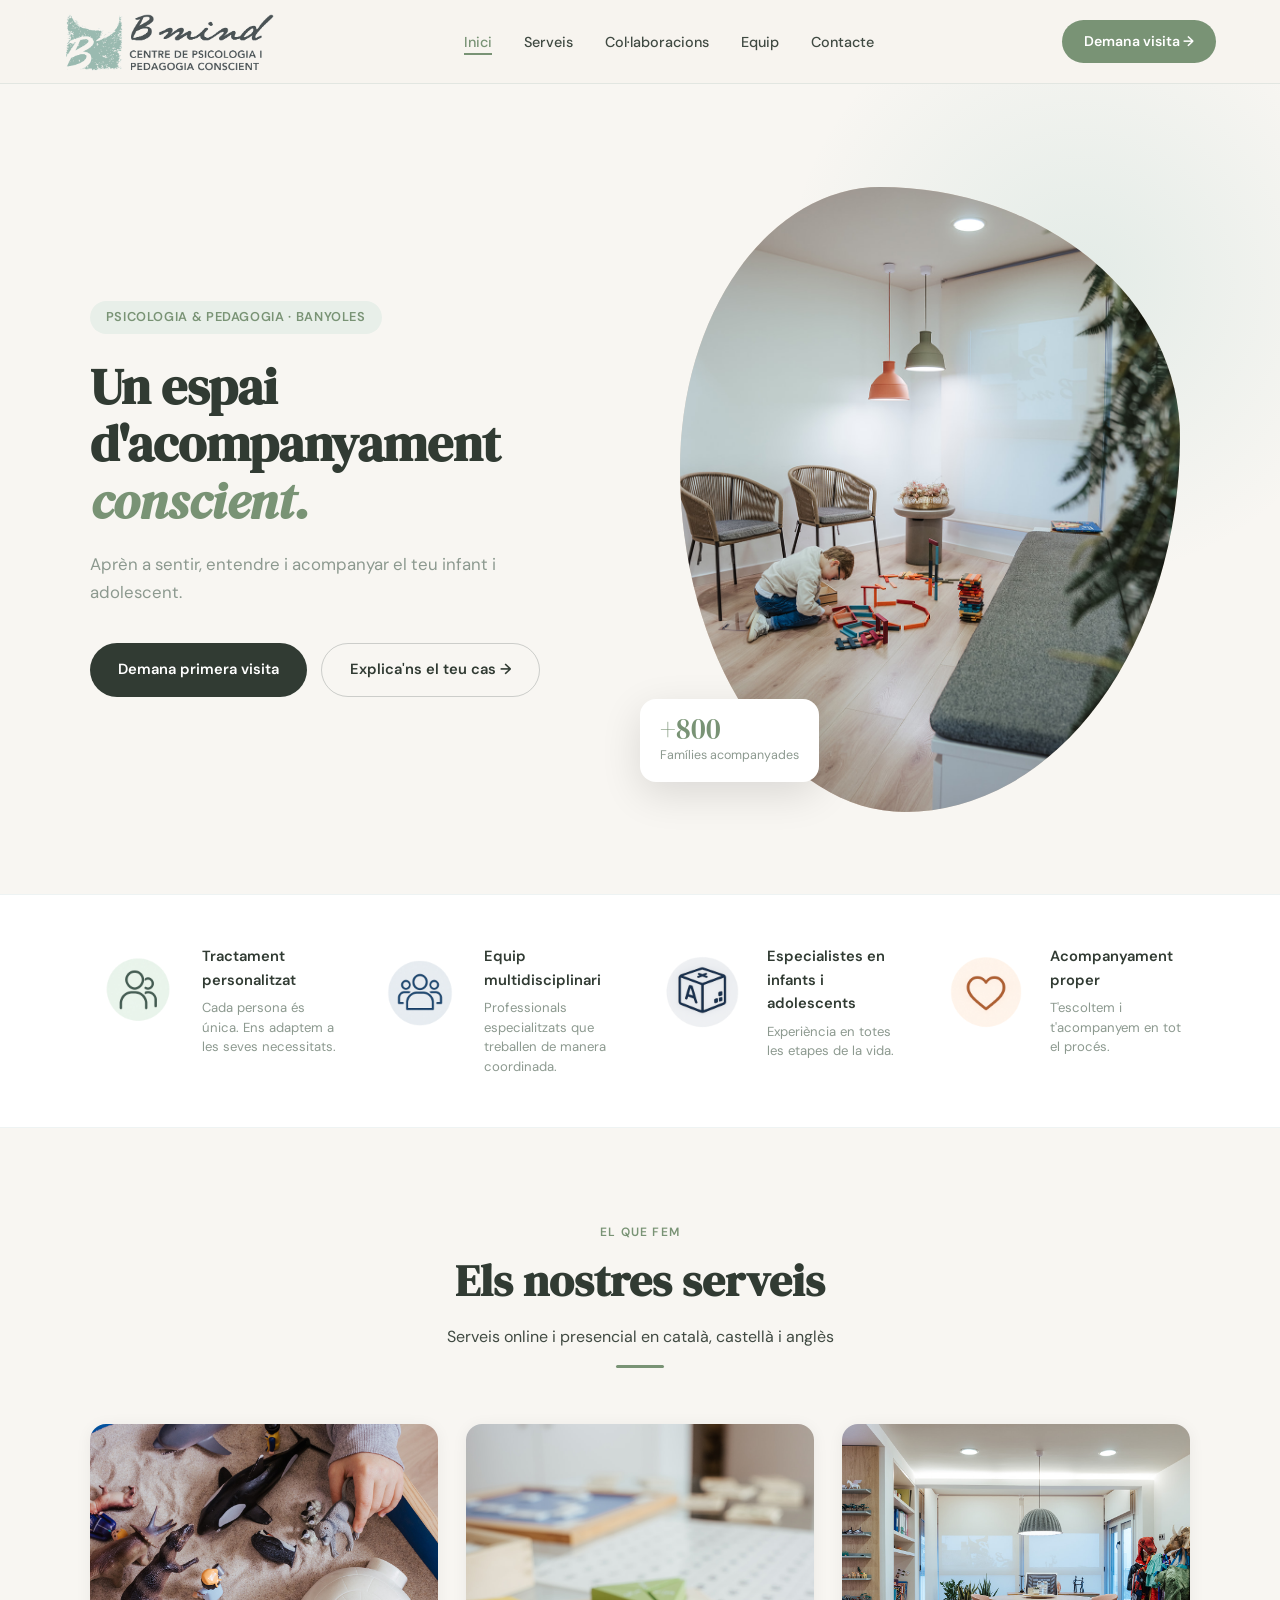
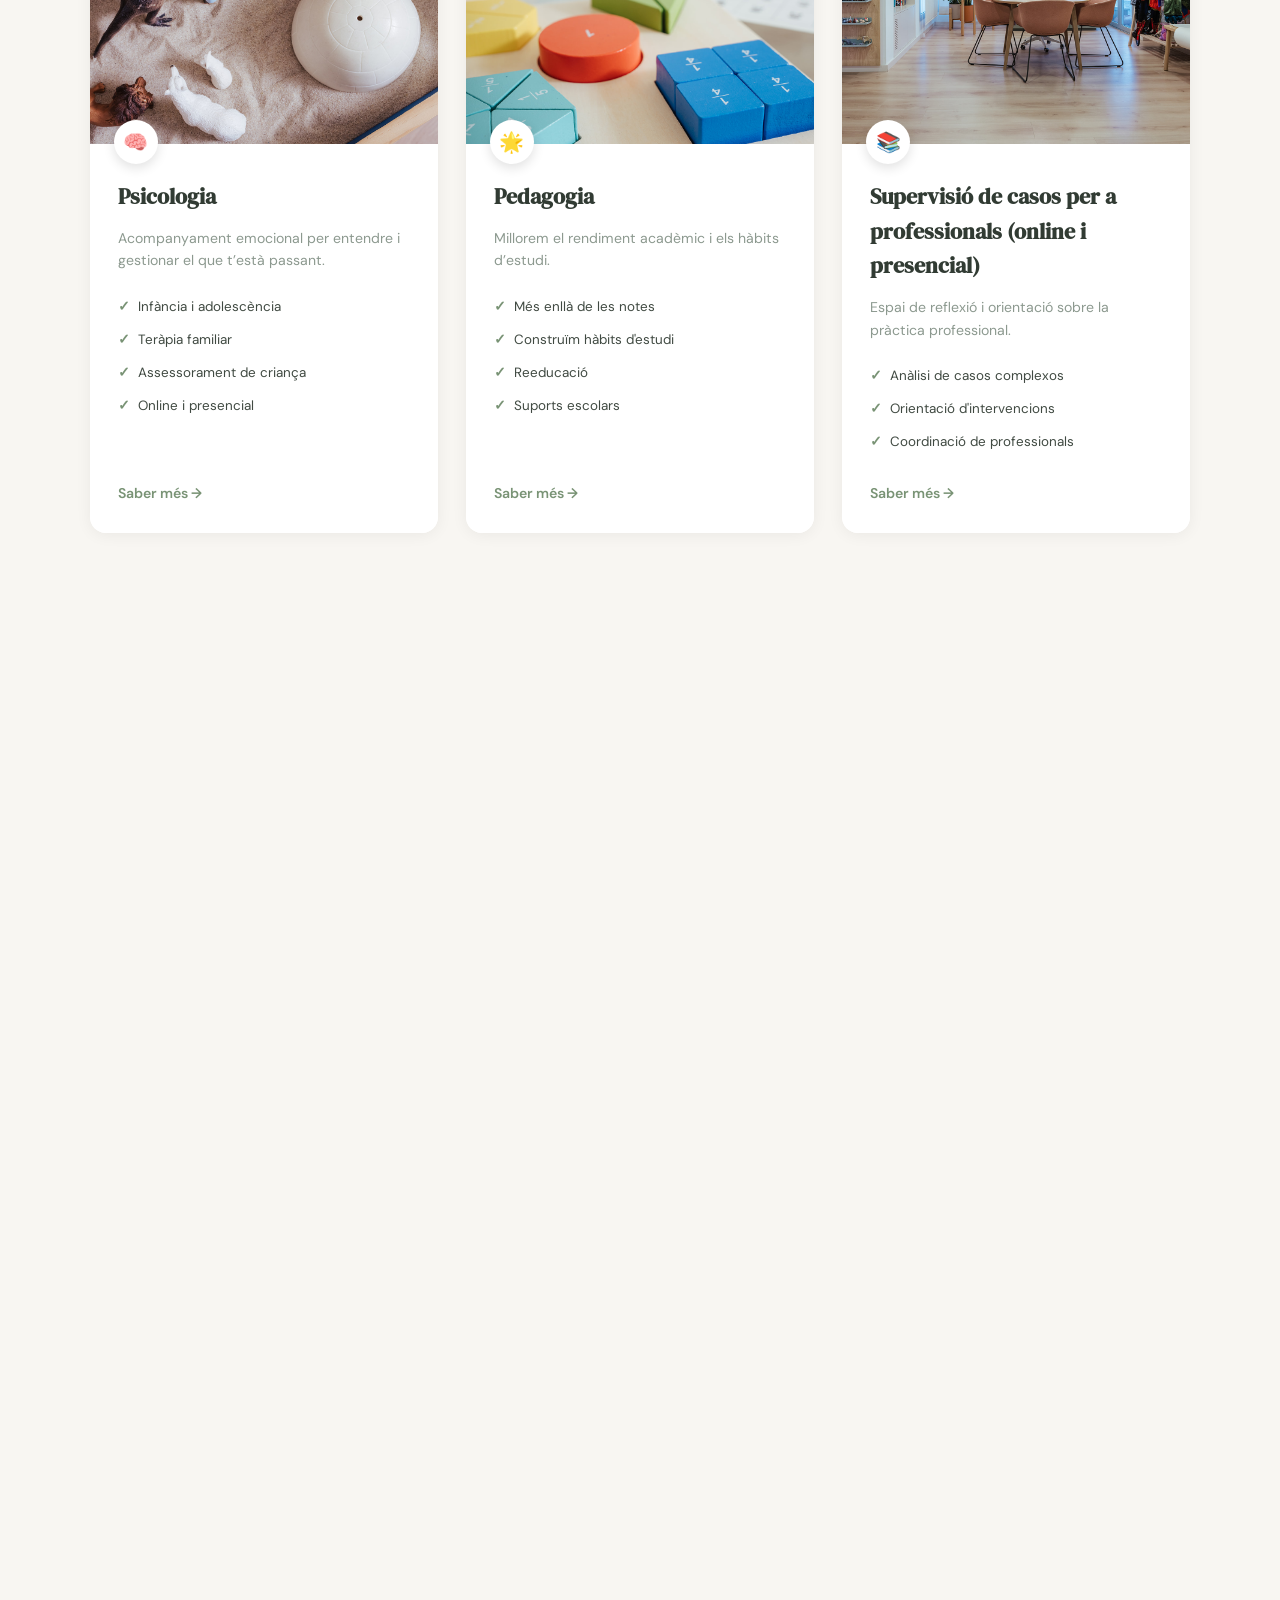
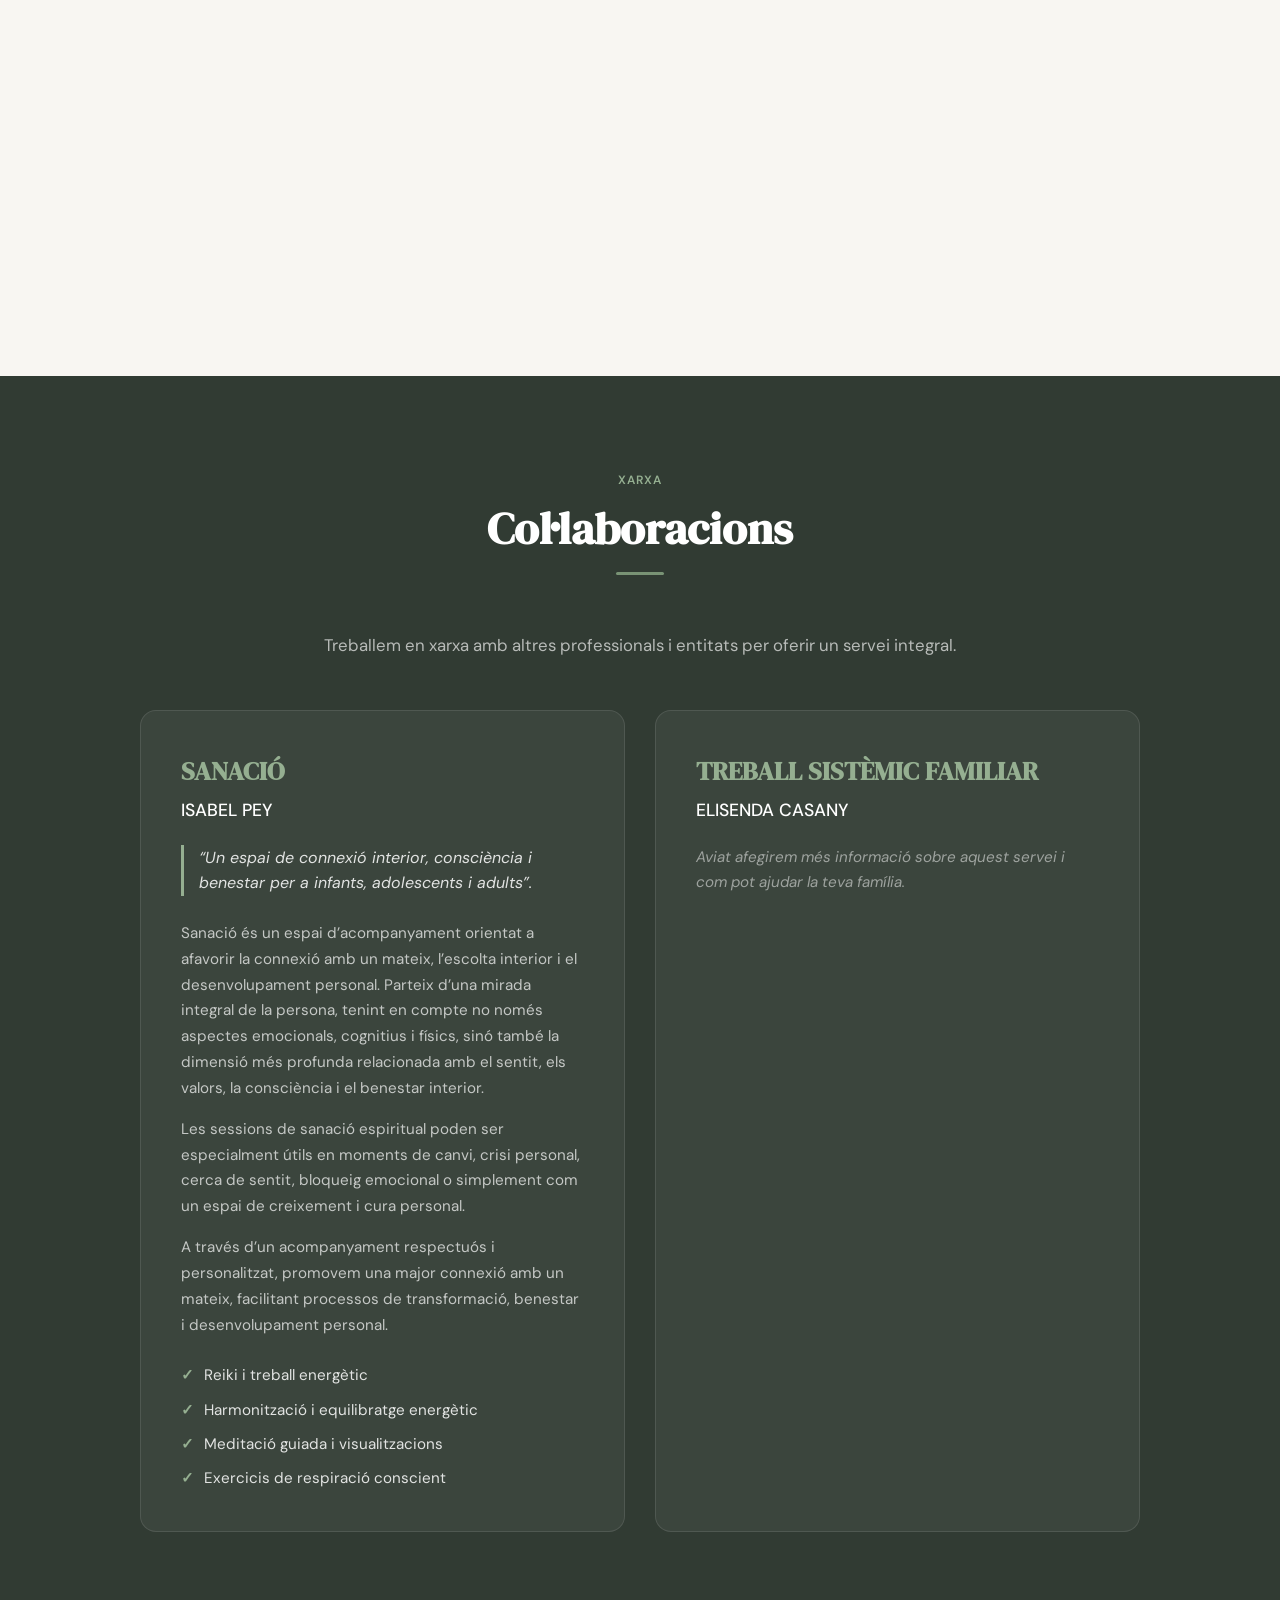
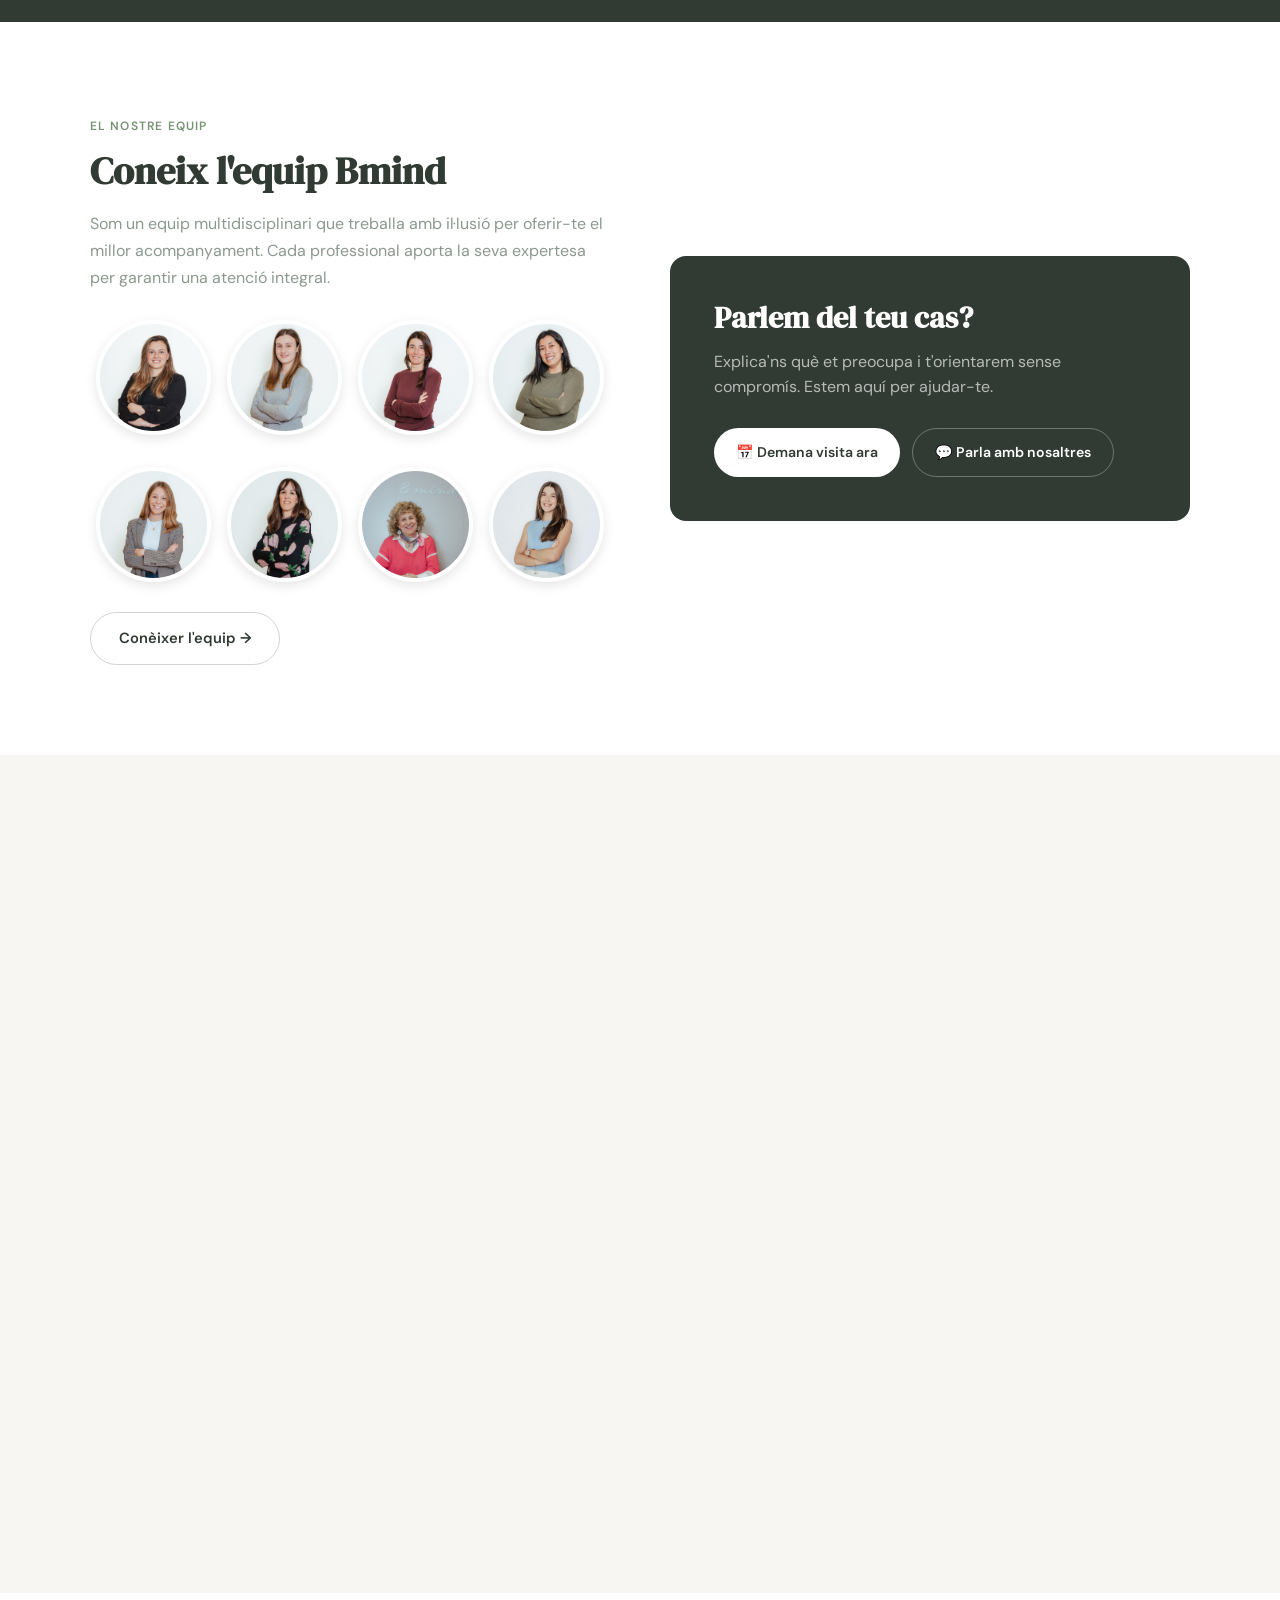
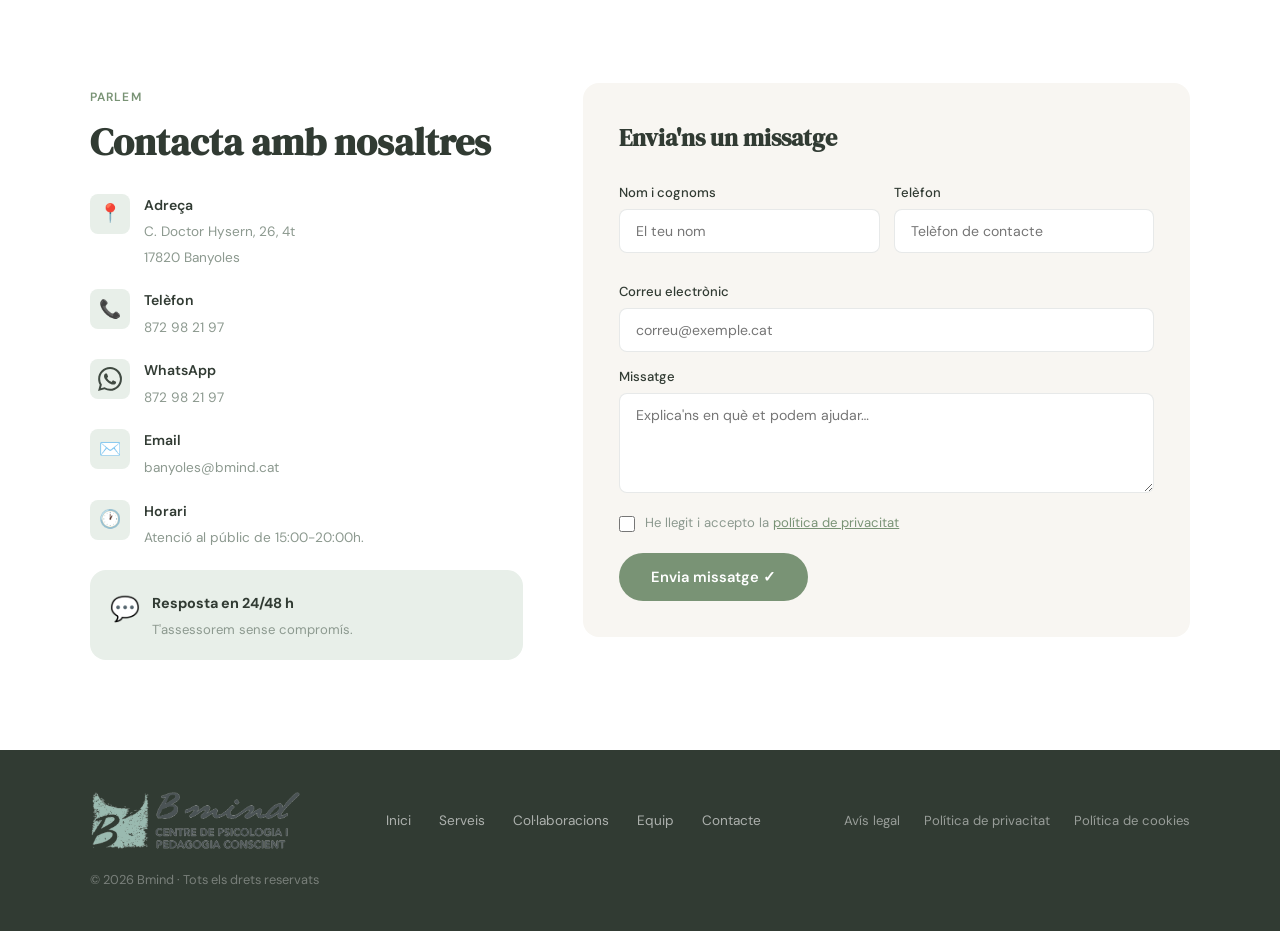
==== index.html @ 40d71deb "Ortography corrected" ====
<!DOCTYPE html>
<html lang="ca">

<head>
  <meta charset="UTF-8">
  <meta name="viewport" content="width=device-width, initial-scale=1.0">
  <title>Bmind – Psicologia i Pedagogia</title>
  <link
    href="https://fonts.googleapis.com/css2?family=DM+Serif+Display:ital@0;1&family=DM+Sans:wght@300;400;500;600&display=swap"
    rel="stylesheet">
  <link rel="stylesheet" href="style.css">
  <!-- Google tag (gtag.js) -->
  <script async src="https://www.googletagmanager.com/gtag/js?id=G-RXYBE85Y4N"></script>
  <script>
    window.dataLayer = window.dataLayer || [];
    function gtag(){dataLayer.push(arguments);}
    gtag('js', new Date());

    gtag('config', 'G-RXYBE85Y4N');
  </script>
</head>

<body>

  <!-- NAV -->
  <nav>
    <a href="#" class="logo">
      <img src="images/transparent-image-2.png" alt="Bmind" style="height: 60px; width: auto;">
    </a>
    <ul class="nav-links">
      <li><a href="#" class="active">Inici</a></li>
      <li><a href="#services">Serveis</a></li>
      <li><a href="#collaborations">Col·laboracions</a></li>
      <li><a href="#team">Equip</a></li>
      <li><a href="#contact">Contacte</a></li>
    </ul>
    <a href="#contact" class="nav-cta">Demana visita →</a>
  </nav>

  <!-- HERO -->
  <section class="hero">
    <div class="hero-content fade-up">
      <div class="hero-badge">Psicologia &amp; Pedagogia · Banyoles</div>
      <h1>Un espai<br>d'acompanyament<br><em>conscient.</em></h1>
      <p class="hero-sub">Aprèn a sentir, entendre i acompanyar el teu infant i adolescent.</p>
      <div class="hero-btns">
        <a href="#contact" class="btn-primary">Demana primera visita</a>
        <a href="#services" class="btn-outline">Explica'ns el teu cas →</a>
      </div>
    </div>
    <div class="hero-image fade-up" style="animation-delay:0.2s">
      <div class="hero-img-wrap">
        <div class="carousel-container">
          <img src="images/Bmind_025.jpg" alt="Sessió de psicologia" class="carousel-img active">
          <img src="images/Bmind_027.jpg" alt="Sessió de psicologia" class="carousel-img">
          <img src="images/Bmind_028.jpg" alt="Sessió de psicologia" class="carousel-img">
          <img src="images/Bmind_029.jpg" alt="Sessió de psicologia" class="carousel-img">
          <img src="images/Bmind_030.jpg" alt="Sessió de psicologia" class="carousel-img">
          <img src="images/Bmind_031.jpg" alt="Sessió de psicologia" class="carousel-img">
          <img src="images/Bmind_033.jpg" alt="Sessió de psicologia" class="carousel-img">
          <img src="images/Bmind_034.jpg" alt="Sessió de psicologia" class="carousel-img">
        </div>
      </div>
      <div class="hero-img-card">
        <div>
          <div class="stat">+800</div>
          <p>Famílies acompanyades</p>
        </div>
      </div>
    </div>
  </section>

  <!-- FEATURES STRIP -->
  <div class="features fade-up">
    <div class="feature-item">
      <div class="feat-icon"><img src="images/personalitzat.png" alt="Tractament personalitzat"
          style="width: 96px; height: 96px; object-fit: contain;"></div>
      <div>
        <h4>Tractament personalitzat</h4>
        <p>Cada persona és única. Ens adaptem a les seves necessitats.</p>
      </div>
    </div>
    <div class="feature-item">
      <div class="feat-icon"><img src="images/multidisciplinari.png" alt="Equip multidisciplinari"
          style="width: 96px; height: 96px; object-fit: contain;"></div>
      <div>
        <h4>Equip multidisciplinari</h4>
        <p>Professionals especialitzats que treballen de manera coordinada.</p>
      </div>
    </div>
    <div class="feature-item">
      <div class="feat-icon"><img src="images/especialistes.png" alt="Especialistes en infants i adolescents"
          style="width: 96px; height: 96px; object-fit: contain;"></div>
      <div>
        <h4>Especialistes en infants i adolescents</h4>
        <p>Experiència en totes les etapes de la vida.</p>
      </div>
    </div>
    <div class="feature-item">
      <div class="feat-icon"><img src="images/proper.png" alt="Acompanyament proper"
          style="width: 96px; height: 96px; object-fit: contain;"></div>
      <div>
        <h4>Acompanyament proper</h4>
        <p>T'escoltem i t'acompanyem en tot el procés.</p>
      </div>
    </div>
  </div>

  <!-- SERVICES -->
  <section class="services" id="services">
    <div class="section-header fade-up">
      <span class="section-label">El que fem</span>
      <h2>Els nostres serveis</h2>
      <p style="margin-top: 1rem; color: var(--text);">Serveis online i presencial en català, castellà i anglès</p>
      <div class="section-divider"></div>
    </div>
    <div class="services-grid">
      <div class="service-card fade-up">
        <div class="service-card-img">
          <a href="psicologia.html" style="display: block; width: 100%; height: 100%;">
            <img src="images/Bmind_141.jpg" alt="Psicologia">
          </a>
          <div class="service-card-icon">🧠</div>
        </div>
        <div class="service-card-body">
          <h3>Psicologia</h3>
          <p>Acompanyament emocional per entendre i gestionar el que t’està passant.</p>
          <ul class="service-list">
            <li>Infància i adolescència</li>
            <li>Teràpia familiar</li>
            <li>Assessorament de criança</li>
            <li>Online i presencial</li>
          </ul>
          <a href="psicologia.html" class="btn-link">Saber més →</a>
        </div>
      </div>
      <div class="service-card fade-up" style="transition-delay:0.1s">
        <div class="service-card-img">
          <a href="pedagogia.html" style="display: block; width: 100%; height: 100%;">
            <img src="images/Bmind_080.jpg" alt="Infants i adolescència">
          </a>
          <div class="service-card-icon">🌟</div>
        </div>
        <div class="service-card-body">
          <h3>Pedagogia</h3>
          <p>Millorem el rendiment acadèmic i els hàbits d’estudi.</p>
          <ul class="service-list">
            <li>Més enllà de les notes</li>
            <li>Construïm hàbits d'estudi</li>
            <li>Reeducació</li>
            <li>Suports escolars</li>
          </ul>
          <a href="pedagogia.html" class="btn-link">Saber més →</a>
        </div>
      </div>
      <div class="service-card fade-up" style="transition-delay:0.2s">
        <div class="service-card-img">
          <a href="supervisio.html" style="display: block; width: 100%; height: 100%;">
            <img src="images/Bmind_027.jpg" alt="Supervisió de casos per a professionals">
          </a>
          <div class="service-card-icon">📚</div>
        </div>
        <div class="service-card-body">
          <h3>Supervisió de casos per a professionals (online i presencial)</h3>
          <p>Espai de reflexió i orientació sobre la pràctica professional.</p>
          <ul class="service-list">
            <li>Anàlisi de casos complexos</li>
            <li>Orientació d'intervencions</li>
            <li>Coordinació de professionals</li>
          </ul>
          <a href="supervisio.html" class="btn-link">Saber més →</a>
        </div>
      </div>
      
      <div class="service-card fade-up" style="transition-delay:0.3s">
        <div class="service-card-img">
          <a href="projectes.html" style="display: block; width: 100%; height: 100%;">
            <img src="images/Bmind_121.jpg" alt="Projectes educatius i emocionals">
          </a>
          <div class="service-card-icon">🧩</div>
        </div>
        <div class="service-card-body">
          <h3>Projectes</h3>
          <p>Programes educatius i emocionals per a escoles i alumnat.</p>
          <ul class="service-list">
            <li>Formació per a docents i centres</li>
            <li>Projecte "El dol invisible" (6è primària)</li>
            <li>Projecte "Aules que senten"</li>
          </ul>
          <a href="projectes.html" class="btn-link">Saber més →</a>
        </div>
      </div>

      <div class="service-card fade-up" style="transition-delay:0.4s">
        <div class="service-card-img">
          <img src="images/Bmind_029.jpg" alt="Mentoria per a psicòlegs i pedagogs júnior">
          <div class="service-card-icon">🎓</div>
        </div>
        <div class="service-card-body">
          <h3>Mentoria per a psicòlegs i pedagogs júnior</h3>
          <p>Acompanyament i supervisió per a professionals novells.</p>
          <ul class="service-list">
            <li>Acompanyament en l’inici de la pràctica professional</li>
            <li>Gestió de famílies, informes, entrevistes, coordinacions, etc.</li>
          </ul>
        </div>
      </div>

      <div class="service-card fade-up" style="transition-delay:0.5s">
        <div class="service-card-img">
          <img src="images/Bmind_030.jpg" alt="Consultoria educativa i puntual">
          <div class="service-card-icon">💡</div>
        </div>
        <div class="service-card-body">
          <h3>Consultoria educativa i puntual</h3>
          <p>Servei de 60-90 minuts per resoldre dubtes específics per escoles o famílies.</p>
          <ul class="service-list">
            <li>Resolució de dubtes</li>
            <li>Orientació familiar</li>
            <li>Pautes educatives</li>
          </ul>
        </div>
      </div>

      <div class="service-card fade-up" style="transition-delay:0.6s">
        <div class="service-card-img">
          <img src="images/Bmind_055.jpg" alt="Pack organitza't">
          <div class="service-card-icon">📅</div>
        </div>
        <div class="service-card-body">
          <h3>Pack organitza't</h3>
          <p>2 o 3 sessions online per ajudar alumnes de secundària o batxillerat a crear un sistema d’organització personal.</p>
          <ul class="service-list">
            <li>Gestió del temps</li>
            <li>Planificació escolar</li>
            <li>Hàbits saludables</li>
          </ul>
        </div>
      </div>

      <div class="service-card fade-up" style="transition-delay:0.7s">
        <div class="service-card-img">
          <img src="images/Bmind_113.jpg" alt="Tallers i conferències">
          <div class="service-card-icon">🎤</div>
        </div>
        <div class="service-card-body">
          <h3>Tallers i conferències</h3>
          <p>Formació divulgativa sobre salut mental i educació.</p>
          <ul class="service-list">
            <li>Neurodivergència</li>
            <li>Essència. Tornar a tu.</li>
            <li>Vincle, moviment i flors de Bach</li>
          </ul>
        </div>
      </div>

      <div class="service-card fade-up" style="transition-delay:0.8s">
        <div class="service-card-img">
          <img src="images/Bmind_127.jpg" alt="Programa en viu">
          <div class="service-card-icon">🎙️</div>
        </div>
        <div class="service-card-body">
          <h3>Programa en viu</h3>
          <p>Espai de divulgació on compartim continguts sobre benestar emocional, criança i psicologia.</p>
          <ul class="service-list">
            <li>Entrevistes i xerrades</li>
            <li>Articles i reflexions</li>
            <li>Recursos audiovisuals</li>
          </ul>
        </div>
      </div>

    </div>
  </section>

  <!-- COLLABORATIONS -->
  <section class="collaborations fade-up" id="collaborations">
    <div class="section-header">
      <span class="section-label">Xarxa</span>
      <h2>Col·laboracions</h2>
      <div class="section-divider"></div>
    </div>
    <div class="collaborations-text">
      <p>Treballem en xarxa amb altres professionals i entitats per oferir un servei integral.</p>
    </div>

    <div class="collaborations-grid" style="display: grid; grid-template-columns: repeat(auto-fit, minmax(300px, 1fr)); gap: 30px; margin-top: 50px; text-align: left; max-width: 1000px; margin-left: auto; margin-right: auto;">
      
      <div class="collab-card" style="background: rgba(255,255,255,0.05); padding: 40px; border-radius: 16px; border: 1px solid rgba(255,255,255,0.1); transition: transform 0.3s; cursor: default;" onmouseover="this.style.transform='translateY(-5px)';" onmouseout="this.style.transform='none';">
        <h3 style="color: var(--teal-light); margin-bottom: 5px; font-family: 'DM Serif Display', serif; font-size: 1.6rem;">SANACIÓ</h3>
        <h4 style="color: white; margin-bottom: 20px; font-weight: 500; font-size: 1.1rem;">ISABEL PEY</h4>
        <div style="border-left: 3px solid var(--teal-light); padding-left: 15px; margin-bottom: 25px;">
          <p style="color: rgba(255,255,255,0.85); font-style: italic; margin-bottom: 0;">“Un espai de connexió interior, consciència i benestar per a infants, adolescents i adults”.</p>
        </div>
        <p style="color: rgba(255,255,255,0.7); font-size: 0.95rem; margin-bottom: 15px; line-height: 1.7;">Sanació és un espai d’acompanyament orientat a afavorir la connexió amb un mateix, l’escolta interior i el desenvolupament personal. Parteix d’una mirada integral de la persona, tenint en compte no només aspectes emocionals, cognitius i físics, sinó també la dimensió més profunda relacionada amb el sentit, els valors, la consciència i el benestar interior.</p>
        <p style="color: rgba(255,255,255,0.7); font-size: 0.95rem; margin-bottom: 15px; line-height: 1.7;">Les sessions de sanació espiritual poden ser especialment útils en moments de canvi, crisi personal, cerca de sentit, bloqueig emocional o simplement com un espai de creixement i cura personal.</p>
        <p style="color: rgba(255,255,255,0.7); font-size: 0.95rem; margin-bottom: 25px; line-height: 1.7;">A través d’un acompanyament respectuós i personalitzat, promovem una major connexió amb un mateix, facilitant processos de transformació, benestar i desenvolupament personal.</p>
        <ul style="list-style: none; padding: 0; margin: 0; color: rgba(255,255,255,0.85); font-size: 0.95rem;">
          <li style="margin-bottom: 10px; display: flex; align-items: flex-start; gap: 10px;"><span style="color: var(--teal-light); font-weight: bold;">✓</span> Reiki i treball energètic</li>
          <li style="margin-bottom: 10px; display: flex; align-items: flex-start; gap: 10px;"><span style="color: var(--teal-light); font-weight: bold;">✓</span> Harmonització i equilibratge energètic</li>
          <li style="margin-bottom: 10px; display: flex; align-items: flex-start; gap: 10px;"><span style="color: var(--teal-light); font-weight: bold;">✓</span> Meditació guiada i visualitzacions</li>
          <li style="margin-bottom: 0px; display: flex; align-items: flex-start; gap: 10px;"><span style="color: var(--teal-light); font-weight: bold;">✓</span> Exercicis de respiració conscient</li>
        </ul>
      </div>

      <div class="collab-card" style="background: rgba(255,255,255,0.05); padding: 40px; border-radius: 16px; border: 1px solid rgba(255,255,255,0.1); transition: transform 0.3s; cursor: default;" onmouseover="this.style.transform='translateY(-5px)';" onmouseout="this.style.transform='none';">
        <h3 style="color: var(--teal-light); margin-bottom: 5px; font-family: 'DM Serif Display', serif; font-size: 1.6rem;">TREBALL SISTÈMIC FAMILIAR</h3>
        <h4 style="color: white; margin-bottom: 20px; font-weight: 500; font-size: 1.1rem;">ELISENDA CASANY</h4>
        <p style="color: rgba(255,255,255,0.5); font-size: 0.95rem; font-style: italic; line-height: 1.7;">Aviat afegirem més informació sobre aquest servei i com pot ajudar la teva família.</p>
      </div>

    </div>
  </section>

  <!-- TEAM -->
  <section class="team" id="team">
    <div class="team-grid">
      <div class="team-content fade-up">
        <span class="section-label">El nostre equip</span>
        <h2>Coneix l'equip Bmind</h2>
        <p>Som un equip multidisciplinari que treballa amb il·lusió per oferir-te el millor acompanyament. Cada
          professional aporta la seva expertesa per garantir una atenció integral.</p>
        <div class="team-avatars-container" style="display: flex; flex-direction: column; gap: 32px; margin-bottom: 30px;">
          <div class="team-avatars" style="margin: 0;">
            <div class="avatar"><img src="images/Equip_1.jpg" alt="Equip 1"></div>
            <div class="avatar"><img src="images/Equip_2.jpg" alt="Equip 2"></div>
            <div class="avatar"><img src="images/Equip_3.jpg" alt="Equip 3"></div>
            <div class="avatar"><img src="images/Equip_4.jpg" alt="Equip 4"></div>
          </div>
          <div class="team-avatars" style="margin: 0;">
            <div class="avatar"><img src="images/Equip_5.jpg" alt="Equip 5"></div>
            <div class="avatar"><img src="images/Equip_6.jpg" alt="Equip 6"></div>
            <div class="avatar"><img src="images/Equip_7.jpg" alt="Equip 7"></div>
            <div class="avatar"><img src="images/foto_andrea.jpg" alt="Andrea"></div>
          </div>
        </div>
        <a href="equip.html" class="btn-outline">Conèixer l'equip →</a>
      </div>
      <div class="cta-box fade-up" style="transition-delay:0.15s">
        <h3>Parlem del teu cas?</h3>
        <p>Explica'ns què et preocupa i t'orientarem sense compromís. Estem aquí per ajudar-te.</p>
        <div class="cta-btns">
          <a href="#contact" class="btn-white">📅 Demana visita ara</a>
          <a href="https://wa.me/34872982197" class="btn-ghost-white">💬 Parla amb nosaltres</a>
        </div>
      </div>
    </div>
  </section>

  <!-- TESTIMONIALS -->
  <section class="testimonials">
    <div class="section-header fade-up">
      <span class="section-label">Opinions</span>
      <h2>El que diuen les famílies</h2>
      <div class="section-divider"></div>
    </div>
    <div class="testimonials-grid">
      <div class="reviews-col">
        <div class="review-card fade-up">
          <div class="quote-mark">"</div>
          <div class="stars">★★★★★</div>
          <p>Ens hem sentit molt acompanyats des del primer dia. Gran professionalitat i tracte molt proper. El nostre
            fill ha millorat moltíssim en pocs mesos.</p>
          <div class="review-author">
            <div class="review-avatar">👩</div>
            <div>
              <strong>Marta, mare d'en Pau</strong>
              <span>Psicologia infantil</span>
            </div>
          </div>
        </div>
        <div class="review-card fade-up" style="transition-delay:0.1s">
          <div class="quote-mark">"</div>
          <div class="stars">★★★★★</div>
          <p>Han ajudat molt al nostre fill amb els estudis i, sobretot, amb la seva autoestima. Un servei excel·lent i
            molt humà.</p>
          <div class="review-author">
            <div class="review-avatar">👨</div>
            <div>
              <strong>Jordi, pare d'en Marc</strong>
              <span>Pedagogia i aprenentatge</span>
            </div>
          </div>
        </div>
      </div>
      <div class="testimonials-image fade-up" style="transition-delay:0.2s">
        <img src="images/opinions.jpg" alt="Ambient acollidor"
          style="width:100%;height:100%;object-fit:cover;border-radius:var(--radius)">
      </div>
    </div>
  </section>

  <!-- CONTACT -->
  <section class="contact" id="contact">
    <div class="contact-grid">
      <div class="contact-info fade-up">
        <span class="section-label">Parlem</span>
        <h2>Contacta amb nosaltres</h2>
        <div class="info-item">
          <div class="info-icon">📍</div>
          <div>
            <strong>Adreça</strong>
            <span>C. Doctor Hysern, 26, 4t<br>17820 Banyoles</span>
          </div>
        </div>
        <div class="info-item">
          <div class="info-icon">📞</div>
          <div>
            <strong>Telèfon</strong>
            <span>872 98 21 97</span>
          </div>
        </div>
        <div class="info-item">
          <div class="info-icon" style="display:flex; align-items:center; justify-content:center;">
            <svg xmlns="http://www.w3.org/2000/svg" width="24" height="24" viewBox="0 0 24 24" fill="currentColor">
              <path d="M17.472 14.382c-.297-.149-1.758-.867-2.03-.967-.273-.099-.471-.148-.67.15-.197.297-.767.966-.94 1.164-.173.199-.347.223-.644.075-.297-.15-1.255-.463-2.39-1.475-.883-.788-1.48-1.761-1.653-2.059-.173-.297-.018-.458.13-.606.134-.133.298-.347.446-.52.149-.174.198-.298.298-.497.099-.198.05-.371-.025-.52-.075-.149-.669-1.612-.916-2.207-.242-.579-.487-.5-.669-.51a12.8 12.8 0 0 0-.57-.01c-.198 0-.52.074-.792.372-.272.297-1.04 1.016-1.04 2.479 0 1.462 1.065 2.875 1.213 3.074.149.198 2.096 3.2 5.077 4.487.709.306 1.262.489 1.694.625.712.227 1.36.195 1.871.118.571-.085 1.758-.719 2.006-1.413.248-.694.248-1.289.173-1.413-.074-.124-.272-.198-.57-.347m-5.421 7.403h-.004a9.87 9.87 0 0 1-5.031-1.378l-.361-.214-3.741.982.998-3.648-.235-.374a9.86 9.86 0 0 1-1.51-5.26c.001-5.45 4.436-9.884 9.888-9.884 2.64 0 5.122 1.03 6.988 2.898a9.825 9.825 0 0 1 2.893 6.994c-.003 5.45-4.437 9.884-9.885 9.884m8.413-18.297A11.815 11.815 0 0 0 12.05 0C5.495 0 .16 5.335.157 11.892c0 2.096.547 4.142 1.588 5.945L.057 24l6.305-1.654a11.882 11.882 0 0 0 5.683 1.448h.005c6.554 0 11.89-5.335 11.893-11.893a11.821 11.821 0 0 0-3.48-8.413Z"/>
            </svg>
          </div>
          <div>
            <strong>WhatsApp</strong>
            <span><a href="https://wa.me/34872982197" style="color: inherit; text-decoration: none;">872 98 21 97</a></span>
          </div>
        </div>
        <div class="info-item">
          <div class="info-icon">✉️</div>
          <div>
            <strong>Email</strong>
            <span>banyoles@bmind.cat</span>
          </div>
        </div>
        <div class="info-item">
          <div class="info-icon">🕐</div>
          <div>
            <strong>Horari</strong>
            <span>Atenció al públic de 15:00-20:00h.</span>
          </div>
        </div>
        <div
          style="margin-top:20px;background:var(--teal-pale);border-radius:var(--radius);padding:20px;display:flex;gap:12px;align-items:flex-start">
          <span style="font-size:24px">💬</span>
          <div>
            <strong style="font-size:0.9rem;color:var(--dark)">Resposta en 24/48 h</strong>
            <p style="font-size:0.82rem;color:var(--muted);margin-top:4px">T'assessorem sense compromís.</p>
          </div>
        </div>
      </div>
      <div class="contact-form fade-up" style="transition-delay:0.15s">
        <h3 style="font-family:'DM Serif Display',serif;font-size:1.5rem;color:var(--dark);margin-bottom:24px">Envia'ns
          un missatge</h3>
        <form action="https://formsubmit.co/adriaguixa@gmail.com" method="POST">
          <input type="hidden" name="_subject" value="Nou missatge des de la web Bmind">
          <input type="hidden" name="_template" value="table">
          <div class="form-row">
            <div class="form-group">
              <label>Nom i cognoms</label>
              <input type="text" name="nom" placeholder="El teu nom" required>
            </div>
            <div class="form-group">
              <label>Telèfon</label>
              <input type="tel" name="telefon" placeholder="Telèfon de contacte">
            </div>
          </div>
          <div class="form-group">
            <label>Correu electrònic</label>
            <input type="email" name="email" placeholder="correu@exemple.cat" required>
          </div>
          <div class="form-group">
            <label>Missatge</label>
            <textarea name="missatge" placeholder="Explica'ns en què et podem ajudar…" required></textarea>
          </div>
          <div class="form-check">
            <input type="checkbox" id="privacy" required>
            <label for="privacy">He llegit i accepto la <a href="#">política de privacitat</a></label>
          </div>
          <button type="submit" class="btn-submit">Envia missatge ✓</button>
        </form>
      </div>
    </div>
  </section>

  <!-- FOOTER -->
  <footer>
    <div class="footer-logo">
      <img src="images/transparent-image-2.png" alt="Bmind" style="height: 60px; width: auto;">
    </div>
    <ul class="footer-nav">
      <li><a href="#">Inici</a></li>
      <li><a href="#services">Serveis</a></li>
      <li><a href="#collaborations">Col·laboracions</a></li>
      <li><a href="#team">Equip</a></li>
      <li><a href="#contact">Contacte</a></li>
    </ul>
    <ul class="footer-links">
      <li><a href="avis-legal.html">Avís legal</a></li>
      <li><a href="politica-de-privacitat.html">Política de privacitat</a></li>
      <li><a href="#">Política de cookies</a></li>
    </ul>
    <span class="footer-copy">© 2026 Bmind · Tots els drets reservats</span>
  </footer>

  <!-- SCROLL TO TOP -->
  <a href="#" class="scroll-top" id="scrollTop">↑</a>

  <script>
    // Intersection Observer for fade-up animations
    const observer = new IntersectionObserver((entries) => {
      entries.forEach(entry => {
        if (entry.isIntersecting) {
          entry.target.classList.add('visible');
        }
      });
    }, { threshold: 0.12, rootMargin: '0px 0px -40px 0px' });

    document.querySelectorAll('.fade-up').forEach(el => observer.observe(el));

    // Scroll to top button
    const scrollBtn = document.getElementById('scrollTop');
    window.addEventListener('scroll', () => {
      scrollBtn.classList.toggle('show', window.scrollY > 400);
    });


    // Trigger initial animations for above-fold elements
    document.querySelectorAll('.hero .fade-up').forEach((el, i) => {
      setTimeout(() => el.classList.add('visible'), i * 150);
    });

    // Carousel rotation - smooth and chill
    const carouselImgs = document.querySelectorAll('.carousel-img');
    let currentImageIndex = 0;

    function rotateCarousel() {
      // Remove active class from current image
      carouselImgs[currentImageIndex].classList.remove('active');
      
      // Move to next image
      currentImageIndex = (currentImageIndex + 1) % carouselImgs.length;
      
      // Add active class to next image
      carouselImgs[currentImageIndex].classList.add('active');
    }

    // Change image every 6 seconds (relaxed pace)
    if (carouselImgs.length > 1) {
      setInterval(rotateCarousel, 6000);
    }

    // Custom smooth scroll for anchor links with slower transition
    document.querySelectorAll('a[href^="#"]').forEach(anchor => {
      anchor.addEventListener('click', function (e) {
        e.preventDefault();
        const targetId = this.getAttribute('href');
        let targetPosition = 0;

        if (targetId !== '#') {
          const targetElement = document.querySelector(targetId);
          if (targetElement) {
            targetPosition = targetElement.getBoundingClientRect().top + window.pageYOffset;
          }
        }

        const startPosition = window.pageYOffset;
        const distance = targetPosition - startPosition;
        const duration = 1000; // 1000ms = 1s, slower than native smooth scrolling
        let start = null;

        window.requestAnimationFrame(function step(timestamp) {
          if (!start) start = timestamp;
          const progress = timestamp - start;
          const easeInOutCubic = progress < duration / 2
            ? 4 * Math.pow(progress / duration, 3)
            : 1 - Math.pow(-2 * progress / duration + 2, 3) / 2;

          window.scrollTo(0, startPosition + distance * easeInOutCubic);

          if (progress < duration) {
            window.requestAnimationFrame(step);
          } else {
            window.scrollTo(0, targetPosition);
          }
        });
      });
    });
  </script>
</body>

</html>
---- style.css ----
:root {
    --cream: #F8F6F2;
    --dark: #313B33;
    --teal: #799375;
    --teal-light: #95AF91;
    --teal-pale: #E8EFE9;
    --accent: #C38B58;
    --warm: #E4D5C7;
    --text: #404A42;
    --muted: #8C998F;
    --white: #FFFFFF;
    --radius: 16px;
    --radius-sm: 8px;
  }

  *, *::before, *::after { box-sizing: border-box; margin: 0; padding: 0; }

  html { }

  body {
    font-family: 'DM Sans', sans-serif;
    background: var(--cream);
    color: var(--text);
    line-height: 1.6;
    overflow-x: hidden;
  }

  /* NAV */
  nav {
    position: sticky; top: 0; z-index: 100;
    background: rgba(247,244,239,0.92);
    backdrop-filter: blur(12px);
    border-bottom: 1px solid rgba(45,106,101,0.1);
    padding: 0 5%;
    display: flex; align-items: center; justify-content: space-between;
    height: 84px;
  }
  .logo {
    display: flex; align-items: flex-end; gap: 12px;
    font-family: 'DM Serif Display', serif;
    font-size: 1.4rem; color: var(--dark); text-decoration: none;
  }
  .logo-text {
    display: flex; flex-direction: column; justify-content: flex-end;
    padding-bottom: 4px;
  }
  .logo-line1 {
    font-family: 'DM Sans', sans-serif;
    font-size: 0.75rem;
    font-weight: 600;
    color: var(--dark);
    line-height: 1.2;
  }
  .logo-line2 {
    font-family: 'DM Sans', sans-serif;
    font-size: 0.75rem;
    font-weight: 600;
    color: var(--dark);
    line-height: 1.2;
  }
  .logo-icon {
    width: 38px; height: 38px; background: var(--teal);
    border-radius: 50%; display: flex; align-items: center; justify-content: center;
    font-size: 18px;
  }
  .nav-links { display: flex; gap: 32px; list-style: none; }
  .nav-links a {
    text-decoration: none; color: var(--text);
    font-size: 0.9rem; font-weight: 500;
    position: relative; padding-bottom: 4px;
    transition: color 0.2s;
  }
  .nav-links a::after {
    content: ''; position: absolute; bottom: 0; left: 0;
    width: 0; height: 2px; background: var(--teal);
    transition: width 0.3s;
  }
  .nav-links a:hover { color: var(--teal); }
  .nav-links a:hover::after { width: 100%; }
  .nav-links a.active { color: var(--teal); }
  .nav-links a.active::after { width: 100%; }
  .nav-cta {
    background: var(--teal); color: #fff;
    padding: 10px 22px; border-radius: 50px;
    font-size: 0.88rem; font-weight: 600;
    text-decoration: none; transition: background 0.2s, transform 0.15s;
    display: flex; align-items: center; gap: 8px;
  }
  .nav-cta:hover { background: var(--dark); transform: translateY(-1px); }

  /* HERO */
  .hero {
    min-height: 90vh;
    display: grid; grid-template-columns: 1fr 1fr;
    align-items: center; gap: 60px;
    padding: 80px 7% 60px;
    position: relative; overflow: hidden;
  }
  .hero::before {
    content: '';
    position: absolute; top: -100px; right: -100px;
    width: 600px; height: 600px;
    background: radial-gradient(circle, rgba(74,158,150,0.12) 0%, transparent 70%);
    border-radius: 50%;
  }
  .hero-badge {
    display: inline-flex; align-items: center; gap: 8px;
    background: var(--teal-pale); color: var(--teal);
    padding: 6px 16px; border-radius: 50px;
    font-size: 0.8rem; font-weight: 600; letter-spacing: 0.05em;
    margin-bottom: 24px; text-transform: uppercase;
  }
  .hero h1 {
    font-family: 'DM Serif Display', serif;
    font-size: clamp(2.4rem, 4vw, 3.6rem);
    line-height: 1.12; color: var(--dark);
    margin-bottom: 20px;
  }
  .hero h1 em { color: var(--teal); font-style: italic; }
  .hero-sub {
    font-size: 1.05rem; color: var(--muted); max-width: 420px;
    margin-bottom: 36px; line-height: 1.7;
  }
  .hero-btns { display: flex; gap: 14px; flex-wrap: wrap; }
  .btn-primary {
    background: var(--dark); color: #fff;
    padding: 14px 28px; border-radius: 50px;
    font-weight: 600; font-size: 0.92rem;
    text-decoration: none; transition: all 0.2s;
    display: inline-flex; align-items: center; gap: 8px;
  }
  .btn-primary:hover { background: var(--teal); transform: translateY(-2px); box-shadow: 0 8px 24px rgba(45,106,101,0.3); }
  .btn-outline {
    background: transparent; color: var(--dark);
    padding: 14px 28px; border-radius: 50px;
    font-weight: 600; font-size: 0.92rem;
    text-decoration: none; border: 1.5px solid rgba(28,43,42,0.2);
    transition: all 0.2s; display: inline-flex; align-items: center; gap: 8px;
  }
  .btn-outline:hover { border-color: var(--teal); color: var(--teal); }

  .hero-image {
    position: relative; display: flex; justify-content: center;
  }
  .hero-img-wrap {
    width: 100%; max-width: 500px;
    aspect-ratio: 4/5; border-radius: 40% 60% 55% 45% / 45% 40% 60% 55%;
    overflow: hidden; position: relative;
    background: var(--warm);
    animation: morphBlob 8s ease-in-out infinite;
  }
  @keyframes morphBlob {
    0%, 100% { border-radius: 40% 60% 55% 45% / 45% 40% 60% 55%; }
    33% { border-radius: 55% 45% 40% 60% / 55% 60% 40% 45%; }
    66% { border-radius: 45% 55% 60% 40% / 60% 45% 55% 40%; }
  }
  .hero-img-wrap img { width: 100%; height: 100%; object-fit: cover; }
  
  .carousel-container {
    position: relative;
    width: 100%;
    height: 100%;
  }
  
  .carousel-img {
    position: absolute;
    top: 0;
    left: 0;
    width: 100%;
    height: 100%;
    object-fit: cover;
    opacity: 0;
    transition: opacity 2.5s ease-in-out;
  }
  
  .carousel-img.active {
    opacity: 1;
  }
  
  .hero-img-card {
    position: absolute; bottom: 30px; left: -30px;
    background: white; border-radius: var(--radius);
    padding: 16px 20px;
    box-shadow: 0 12px 40px rgba(0,0,0,0.12);
    display: flex; align-items: center; gap: 12px;
  }
  .hero-img-card .stat { font-family: 'DM Serif Display', serif; font-size: 1.8rem; color: var(--teal); line-height: 1; }
  .hero-img-card p { font-size: 0.78rem; color: var(--muted); margin-top: 2px; }

  /* FEATURES STRIP */
  .features {
    background: white;
    padding: 50px 7%;
    display: grid; grid-template-columns: repeat(4, 1fr); gap: 30px;
    border-top: 1px solid rgba(45,106,101,0.08);
    border-bottom: 1px solid rgba(45,106,101,0.08);
  }
  .feature-item { display: flex; gap: 16px; align-items: flex-start; }
  .feat-icon {
    flex-shrink: 0;
    display: flex; align-items: center; justify-content: center;
  }
  .feature-item h4 { font-size: 0.92rem; font-weight: 600; color: var(--dark); margin-bottom: 6px; }
  .feature-item p { font-size: 0.82rem; color: var(--muted); line-height: 1.5; }

  /* SECTION HEADER */
  .section-header { text-align: center; margin-bottom: 56px; }
  .section-label {
    display: inline-block; font-size: 0.75rem; font-weight: 600;
    letter-spacing: 0.1em; text-transform: uppercase; color: var(--teal);
    margin-bottom: 12px;
  }
  .section-header h2 {
    font-family: 'DM Serif Display', serif;
    font-size: clamp(2rem, 3.5vw, 2.8rem); color: var(--dark); line-height: 1.2;
  }
  .section-divider {
    width: 48px; height: 3px; background: var(--teal);
    margin: 16px auto 0; border-radius: 2px;
  }

  /* SERVICES */
  .services { padding: 90px 7%; }
  .services-grid { display: grid; grid-template-columns: repeat(3, 1fr); gap: 28px; }
  .service-card {
    background: white; border-radius: var(--radius);
    overflow: hidden;
    box-shadow: 0 2px 16px rgba(0,0,0,0.06);
    transition: transform 0.3s, box-shadow 0.3s;
    display: flex;
    flex-direction: column;
  }
  .service-card:hover { transform: translateY(-8px); box-shadow: 0 16px 48px rgba(45,106,101,0.15); }
  .service-card-img {
    height: 320px; position: relative;
    background: var(--warm);
    flex-shrink: 0;
    cursor: pointer;
  }
  .service-card-img img { width: 100%; height: 100%; object-fit: cover; object-position: center; transition: transform 0.4s; }
  .service-card:hover .service-card-img img { transform: scale(1.05); }
  .service-card-icon {
    position: absolute; bottom: -20px; left: 24px;
    width: 44px; height: 44px; background: white;
    border-radius: 50%; display: flex; align-items: center; justify-content: center;
    font-size: 20px; box-shadow: 0 4px 12px rgba(0,0,0,0.12);
    z-index: 3;
  }
  .service-card-body { 
    padding: 36px 28px 28px; position: relative; z-index: 2; background: white; 
    display: flex; flex-direction: column; flex-grow: 1;
  }
  .service-card-body h3 {
    font-family: 'DM Serif Display', serif;
    font-size: 1.35rem; color: var(--dark); margin-bottom: 12px;
  }
  .service-card-body p { font-size: 0.88rem; color: var(--muted); margin-bottom: 18px; line-height: 1.6; }
  .card-description {
    display: -webkit-box;
    -webkit-line-clamp: 5;
    -webkit-box-orient: vertical;
    overflow: hidden;
    margin-bottom: 16px;
  }
  .card-description p:last-child {
    margin-bottom: 0;
  }
  .saber-mes {
    color: var(--teal);
    font-weight: 600;
    font-size: 0.88rem;
    cursor: pointer;
    margin-top: auto;
    align-self: flex-start;
  }
  .saber-mes:hover {
    text-decoration: underline;
  }

  /* MODAL EQUIP */
  .modal-overlay {
    position: fixed;
    top: 0; left: 0; width: 100%; height: 100%;
    background: rgba(0, 0, 0, 0.6);
    z-index: 1000;
    display: none;
    align-items: center;
    justify-content: center;
    opacity: 0;
    transition: opacity 0.3s ease;
  }
  .modal-overlay.active {
    opacity: 1;
  }
  .modal-content {
    background: #fff;
    width: 90%;
    max-width: 900px;
    max-height: 90vh;
    border-radius: 12px;
    position: relative;
    overflow-y: auto;
    box-shadow: 0 15px 30px rgba(0,0,0,0.2);
  }
  .modal-close {
    position: absolute;
    top: 15px; right: 20px;
    font-size: 28px;
    font-weight: bold;
    color: #666;
    cursor: pointer;
    z-index: 2;
    transition: color 0.2s;
  }
  .modal-close:hover { color: #000; }
  
  .modal-body {
    display: flex;
    flex-direction: column;
  }
  .modal-img-container {
    width: 100%;
    height: 300px;
    overflow: hidden;
  }
  .modal-img-container img {
    width: 100%;
    height: 100%;
    object-fit: cover;
    object-position: center 25%;
  }
  .modal-text {
    padding: 30px;
  }
  .modal-text h3 {
    font-family: 'DM Serif Display', serif;
    font-size: 1.8rem;
    color: var(--dark);
    margin-bottom: 16px;
  }
  #modal-description p {
    font-size: 0.95rem;
    color: var(--text);
    margin-bottom: 15px;
    line-height: 1.7;
  }
  #modal-description p:last-child {
    margin-bottom: 0;
  }

  @media (min-width: 768px) {
    .modal-body {
      flex-direction: row;
    }
    .modal-img-container {
      width: 40%;
      height: auto;
      min-height: 400px;
    }
    .modal-text {
      width: 60%;
      padding: 40px;
      overflow-y: auto;
      max-height: 80vh;
    }
  }
  .service-list { list-style: none; margin-bottom: 24px; }
  .service-list li {
    font-size: 0.84rem; color: var(--text); padding: 5px 0;
    display: flex; align-items: center; gap: 8px;
  }
  .service-list li::before { content: '✓'; color: var(--teal); font-weight: 700; font-size: 0.9rem; }
  .btn-link {
    display: inline-flex; align-items: center; gap: 6px;
    color: var(--teal); font-weight: 600; font-size: 0.88rem;
    text-decoration: none; transition: gap 0.2s;
    margin-top: auto; align-self: flex-start;
  }
  .btn-link:hover { gap: 10px; }

  /* PROCESS */
  .process {
    background: var(--dark); padding: 90px 7%;
    color: white; position: relative; overflow: hidden;
  }
  .process::before {
    content: '';
    position: absolute; top: -200px; right: -200px;
    width: 500px; height: 500px;
    background: radial-gradient(circle, rgba(74,158,150,0.2) 0%, transparent 70%);
    border-radius: 50%;
  }
  .process .section-header h2 { color: white; }
  .process .section-label { color: var(--teal-light); }
  .process-grid {
    display: grid; grid-template-columns: 1fr 1fr;
    gap: 60px; align-items: center;
  }
  .process-text p { color: rgba(255,255,255,0.65); font-size: 1rem; line-height: 1.7; margin-bottom: 28px; }
  .btn-primary-light {
    background: var(--teal); color: white;
    padding: 14px 28px; border-radius: 50px;
    font-weight: 600; font-size: 0.92rem;
    text-decoration: none; display: inline-flex; align-items: center; gap: 8px;
    transition: all 0.2s;
  }
  .btn-primary-light:hover { background: var(--teal-light); transform: translateY(-2px); }
  .steps { display: flex; flex-direction: column; gap: 0; }
  .step {
    display: flex; gap: 24px; align-items: flex-start;
    padding: 28px 0; position: relative;
  }
  .step:not(:last-child)::after {
    content: '';
    position: absolute; left: 20px; top: 68px;
    width: 2px; height: calc(100% - 40px);
    background: rgba(255,255,255,0.1);
  }
  .step-num {
    width: 40px; height: 40px; flex-shrink: 0;
    background: var(--teal); border-radius: 50%;
    display: flex; align-items: center; justify-content: center;
    font-weight: 700; font-size: 0.9rem; color: white;
    position: relative; z-index: 1;
  }
  .step h4 { color: white; font-size: 1rem; font-weight: 600; margin-bottom: 6px; }
  .step p { color: rgba(255,255,255,0.55); font-size: 0.86rem; line-height: 1.5; }
  /* COLLABORATIONS */
  .collaborations { padding: 90px 7%; background: var(--dark); color: white; position: relative; overflow: hidden; }
  .collaborations .section-header h2 { color: white; }
  .collaborations .section-label { color: var(--teal-light); }
  .collaborations-text { max-width: 800px; margin: 0 auto; text-align: center; position: relative; z-index: 2; }
  .collaborations-text p { color: rgba(255,255,255,0.65); font-size: 1.05rem; line-height: 1.7; }

  /* TEAM */
  .team { padding: 90px 7%; background: white; }
  .team .section-label { color: var(--teal); }
  .team-grid { display: grid; grid-template-columns: 1fr 1fr; gap: 60px; align-items: center; }
  .team-content h2 {
    font-family: 'DM Serif Display', serif;
    font-size: clamp(1.8rem, 3vw, 2.4rem); color: var(--dark); margin-bottom: 16px; line-height: 1.2;
  }
  .team-content p { color: var(--muted); line-height: 1.7; margin-bottom: 28px; }
  .team-avatars { display: flex; flex-wrap: wrap; gap: 16px; justify-content: center; max-width: 100%; margin: 0 auto; }
  .avatar {
    width: 115px; height: 115px; border-radius: 50%;
    border: 2px solid white; overflow: hidden;
    background: white;
    padding: 2px;
    box-shadow: 0 4px 12px rgba(0,0,0,0.1);
    display: flex; align-items: center; justify-content: center;
    font-size: 38px;
    transition: transform 0.3s ease, box-shadow 0.3s ease;
    position: relative;
    z-index: 1;
  }
  .avatar:hover {
    transform: scale(1.15);
    box-shadow: 0 8px 24px rgba(0,0,0,0.2);
    z-index: 2;
  }
  .avatar img {
    width: 100%; height: 100%; object-fit: cover; object-position: center 25%; border-radius: 50%;
  }
  .cta-box {
    background: var(--dark); border-radius: var(--radius);
    padding: 44px; color: white;
  }
  .cta-box h3 {
    font-family: 'DM Serif Display', serif;
    font-size: 1.9rem; margin-bottom: 12px; line-height: 1.2; color: white;
  }
  .cta-box p { color: rgba(255,255,255,0.65); margin-bottom: 28px; line-height: 1.6; }
  .cta-btns { display: flex; gap: 12px; flex-wrap: wrap; }
  .btn-white {
    background: white; color: var(--dark);
    padding: 12px 22px; border-radius: 50px;
    font-weight: 600; font-size: 0.88rem;
    text-decoration: none; display: inline-flex; align-items: center; gap: 8px;
    transition: all 0.2s;
  }
  .btn-white:hover { background: var(--cream); transform: translateY(-1px); }
  .btn-ghost-white {
    background: transparent; color: white;
    padding: 12px 22px; border-radius: 50px;
    font-weight: 600; font-size: 0.88rem;
    text-decoration: none; border: 1.5px solid rgba(255,255,255,0.3);
    display: inline-flex; align-items: center; gap: 8px;
    transition: all 0.2s;
  }
  .btn-ghost-white:hover { border-color: white; }

  /* TESTIMONIALS */
  .testimonials { padding: 90px 7%; background: var(--cream); }
  .testimonials-grid { display: grid; grid-template-columns: 2fr 1fr; gap: 32px; align-items: start; }
  .reviews-col { display: flex; flex-direction: column; gap: 20px; }
  .review-card {
    background: white; border-radius: var(--radius);
    padding: 28px; box-shadow: 0 2px 12px rgba(0,0,0,0.06);
  }
  .quote-mark { font-size: 2.5rem; color: var(--teal); line-height: 0.8; margin-bottom: 12px; font-family: Georgia, serif; }
  .review-card p { font-size: 0.9rem; color: var(--text); line-height: 1.65; margin-bottom: 16px; }
  .review-author { display: flex; align-items: center; gap: 10px; }
  .review-avatar {
    width: 36px; height: 36px; background: var(--teal-pale);
    border-radius: 50%; display: flex; align-items: center; justify-content: center;
    font-size: 16px;
  }
  .review-author strong { font-size: 0.85rem; color: var(--dark); display: block; }
  .review-author span { font-size: 0.78rem; color: var(--muted); }
  .stars { color: #F5A623; font-size: 0.85rem; margin-bottom: 4px; }
  .testimonials-image {
    border-radius: var(--radius); overflow: hidden;
    height: 340px; background: var(--warm);
    display: flex; align-items: center; justify-content: center;
    font-size: 80px;
  }

  /* CONTACT */
  .contact { padding: 90px 7%; background: white; }
  .contact-grid { display: grid; grid-template-columns: 1fr 1.4fr; gap: 60px; align-items: start; }
  .contact-info h2 {
    font-family: 'DM Serif Display', serif;
    font-size: clamp(1.8rem, 3vw, 2.4rem); color: var(--dark); margin-bottom: 28px; line-height: 1.2;
  }
  .info-item { display: flex; gap: 14px; margin-bottom: 20px; align-items: flex-start; }
  .info-icon {
    width: 40px; height: 40px; background: var(--teal-pale);
    border-radius: var(--radius-sm); flex-shrink: 0;
    display: flex; align-items: center; justify-content: center; font-size: 18px;
  }
  .info-item strong { font-size: 0.88rem; font-weight: 600; color: var(--dark); display: block; margin-bottom: 2px; }
  .info-item span { font-size: 0.85rem; color: var(--muted); }
  .contact-form { background: var(--cream); border-radius: var(--radius); padding: 36px; }
  .form-row { display: grid; grid-template-columns: 1fr 1fr; gap: 14px; margin-bottom: 14px; }
  .form-group { margin-bottom: 14px; }
  .form-group label { font-size: 0.82rem; font-weight: 500; color: var(--dark); display: block; margin-bottom: 6px; }
  .form-group input,
  .form-group textarea,
  .form-group select {
    width: 100%; padding: 12px 16px;
    border: 1.5px solid rgba(28,43,42,0.1); border-radius: var(--radius-sm);
    font-family: 'DM Sans', sans-serif; font-size: 0.88rem; color: var(--text);
    background: white; outline: none;
    transition: border-color 0.2s;
  }
  .form-group input:focus,
  .form-group textarea:focus { border-color: var(--teal); }
  .form-group textarea { resize: vertical; min-height: 100px; }
  .form-check { display: flex; align-items: flex-start; gap: 10px; margin-bottom: 20px; }
  .form-check input[type="checkbox"] { width: 16px; height: 16px; accent-color: var(--teal); margin-top: 2px; cursor: pointer; }
  .form-check label { font-size: 0.82rem; color: var(--muted); line-height: 1.4; }
  .form-check a { color: var(--teal); }
  .btn-submit {
    background: var(--teal); color: white;
    padding: 14px 32px; border-radius: 50px;
    font-weight: 600; font-size: 0.92rem; border: none;
    cursor: pointer; transition: all 0.2s; font-family: 'DM Sans', sans-serif;
  }
  .btn-submit:hover { background: var(--dark); transform: translateY(-2px); box-shadow: 0 8px 24px rgba(45,106,101,0.3); }

  /* FOOTER */
  footer {
    background: var(--dark); padding: 40px 7%;
    display: flex; align-items: center; justify-content: space-between;
    flex-wrap: wrap; gap: 20px;
  }
  .footer-logo { color: white; font-family: 'DM Serif Display', serif; font-size: 1.2rem; display: flex; align-items: center; gap: 10px; }
  .footer-links { display: flex; gap: 24px; list-style: none; flex-wrap: wrap; }
  .footer-links a { color: rgba(255,255,255,0.5); font-size: 0.82rem; text-decoration: none; transition: color 0.2s; }
  .footer-links a:hover { color: white; }
  .footer-copy { color: rgba(255,255,255,0.35); font-size: 0.8rem; }
  .footer-nav { display: flex; gap: 28px; list-style: none; flex-wrap: wrap; }
  .footer-nav a { color: rgba(255,255,255,0.6); font-size: 0.85rem; text-decoration: none; transition: color 0.2s; }
  .footer-nav a:hover { color: white; }

  /* ANIMATIONS */
  .fade-up {
    opacity: 0; transform: translateY(30px);
    transition: opacity 0.6s ease, transform 0.6s ease;
  }
  .fade-up.visible { opacity: 1; transform: translateY(0); }

  /* SCROLL INDICATOR */
  .scroll-top {
    position: fixed; bottom: 28px; right: 28px;
    width: 44px; height: 44px; background: var(--teal);
    border-radius: 50%; display: flex; align-items: center; justify-content: center;
    color: white; font-size: 18px; cursor: pointer;
    box-shadow: 0 4px 16px rgba(45,106,101,0.4);
    transition: all 0.2s; z-index: 99; text-decoration: none;
    opacity: 0; pointer-events: none;
  }
  .scroll-top.show { opacity: 1; pointer-events: auto; }
  .scroll-top:hover { background: var(--dark); transform: translateY(-3px); }

  @media (max-width: 900px) {
    .hero, .services-grid, .process-grid, .team-grid,
    .testimonials-grid, .contact-grid { grid-template-columns: 1fr; }
    .features { grid-template-columns: 1fr 1fr; }
    .hero { padding: 60px 6% 40px; gap: 40px; }
    .hero-image { order: -1; }
    .hero-img-wrap { max-width: 360px; margin: 0 auto; }
    .hero-img-card { left: 0; }
    .form-row { grid-template-columns: 1fr; }
    footer { flex-direction: column; text-align: center; }
  }
  @media (max-width: 600px) {
    .features { grid-template-columns: 1fr; }
    .nav-links { display: none; }
    .services-grid { grid-template-columns: 1fr; }
  }
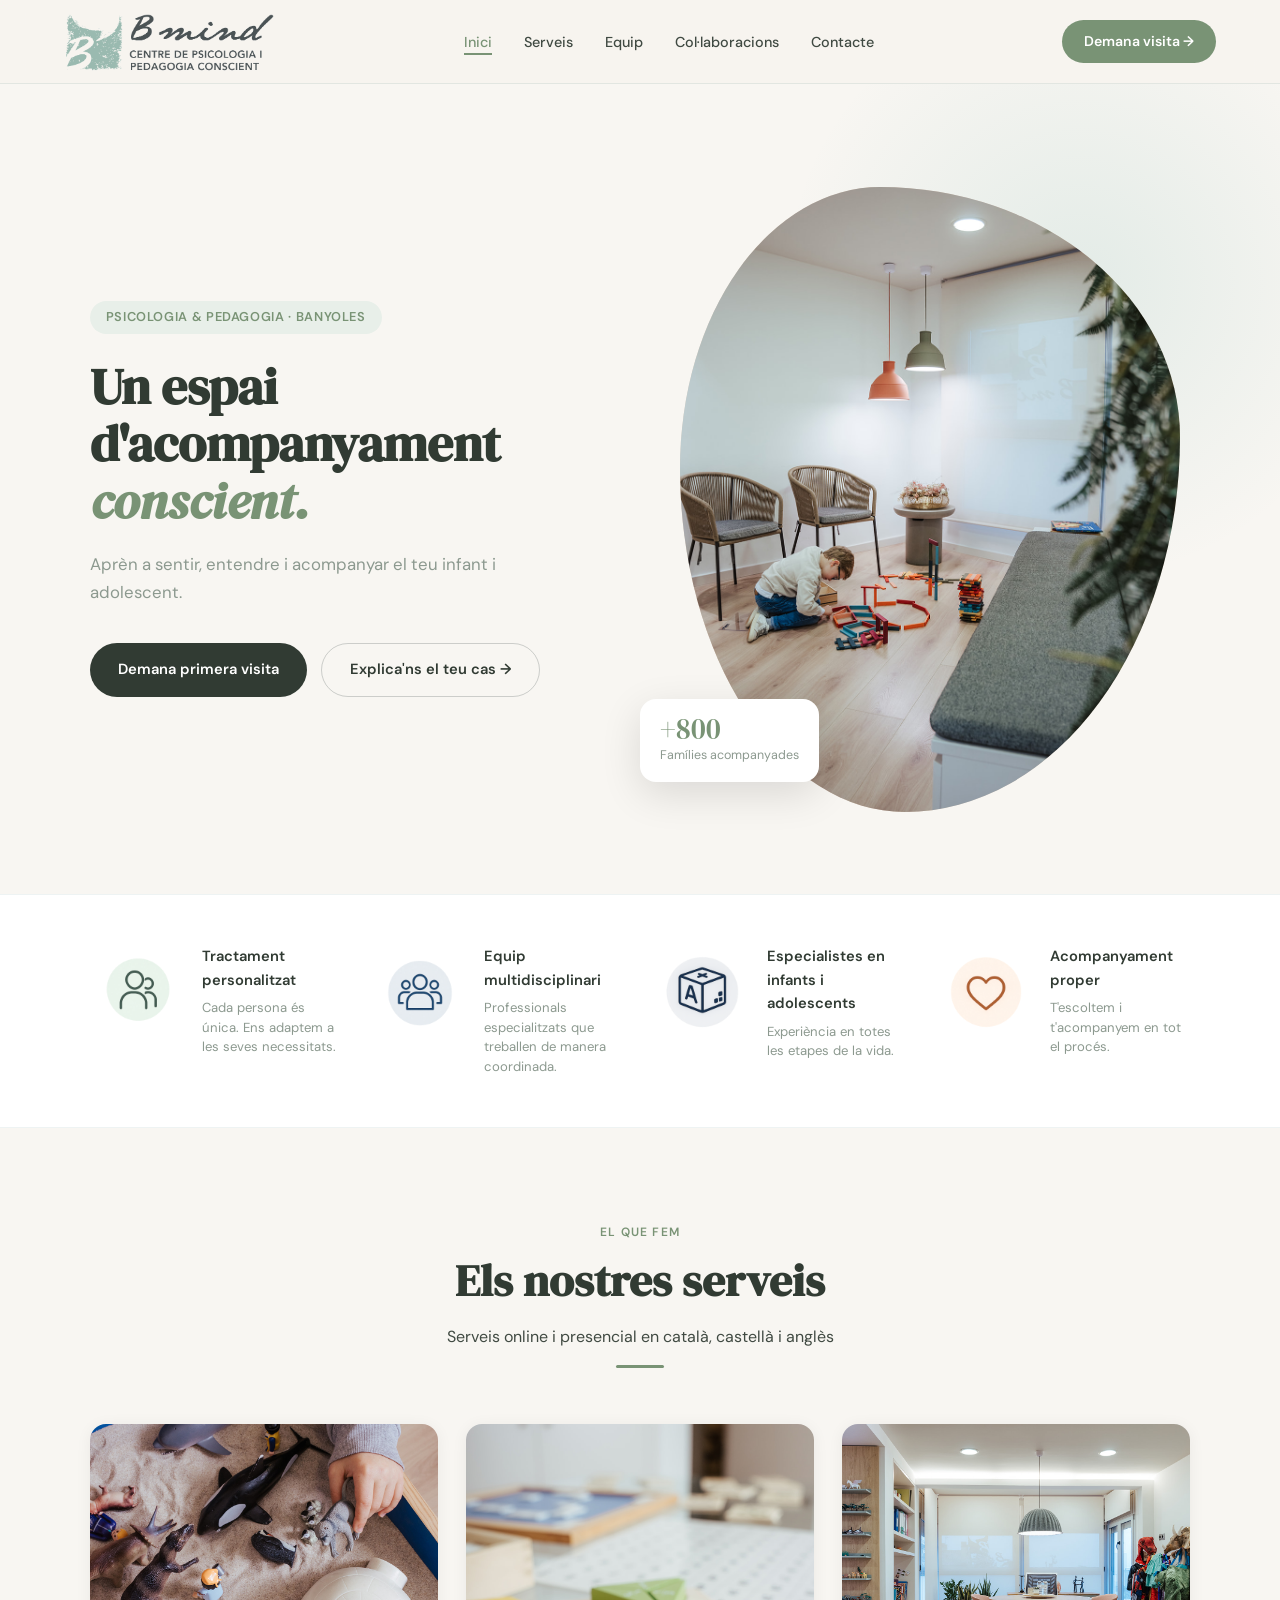
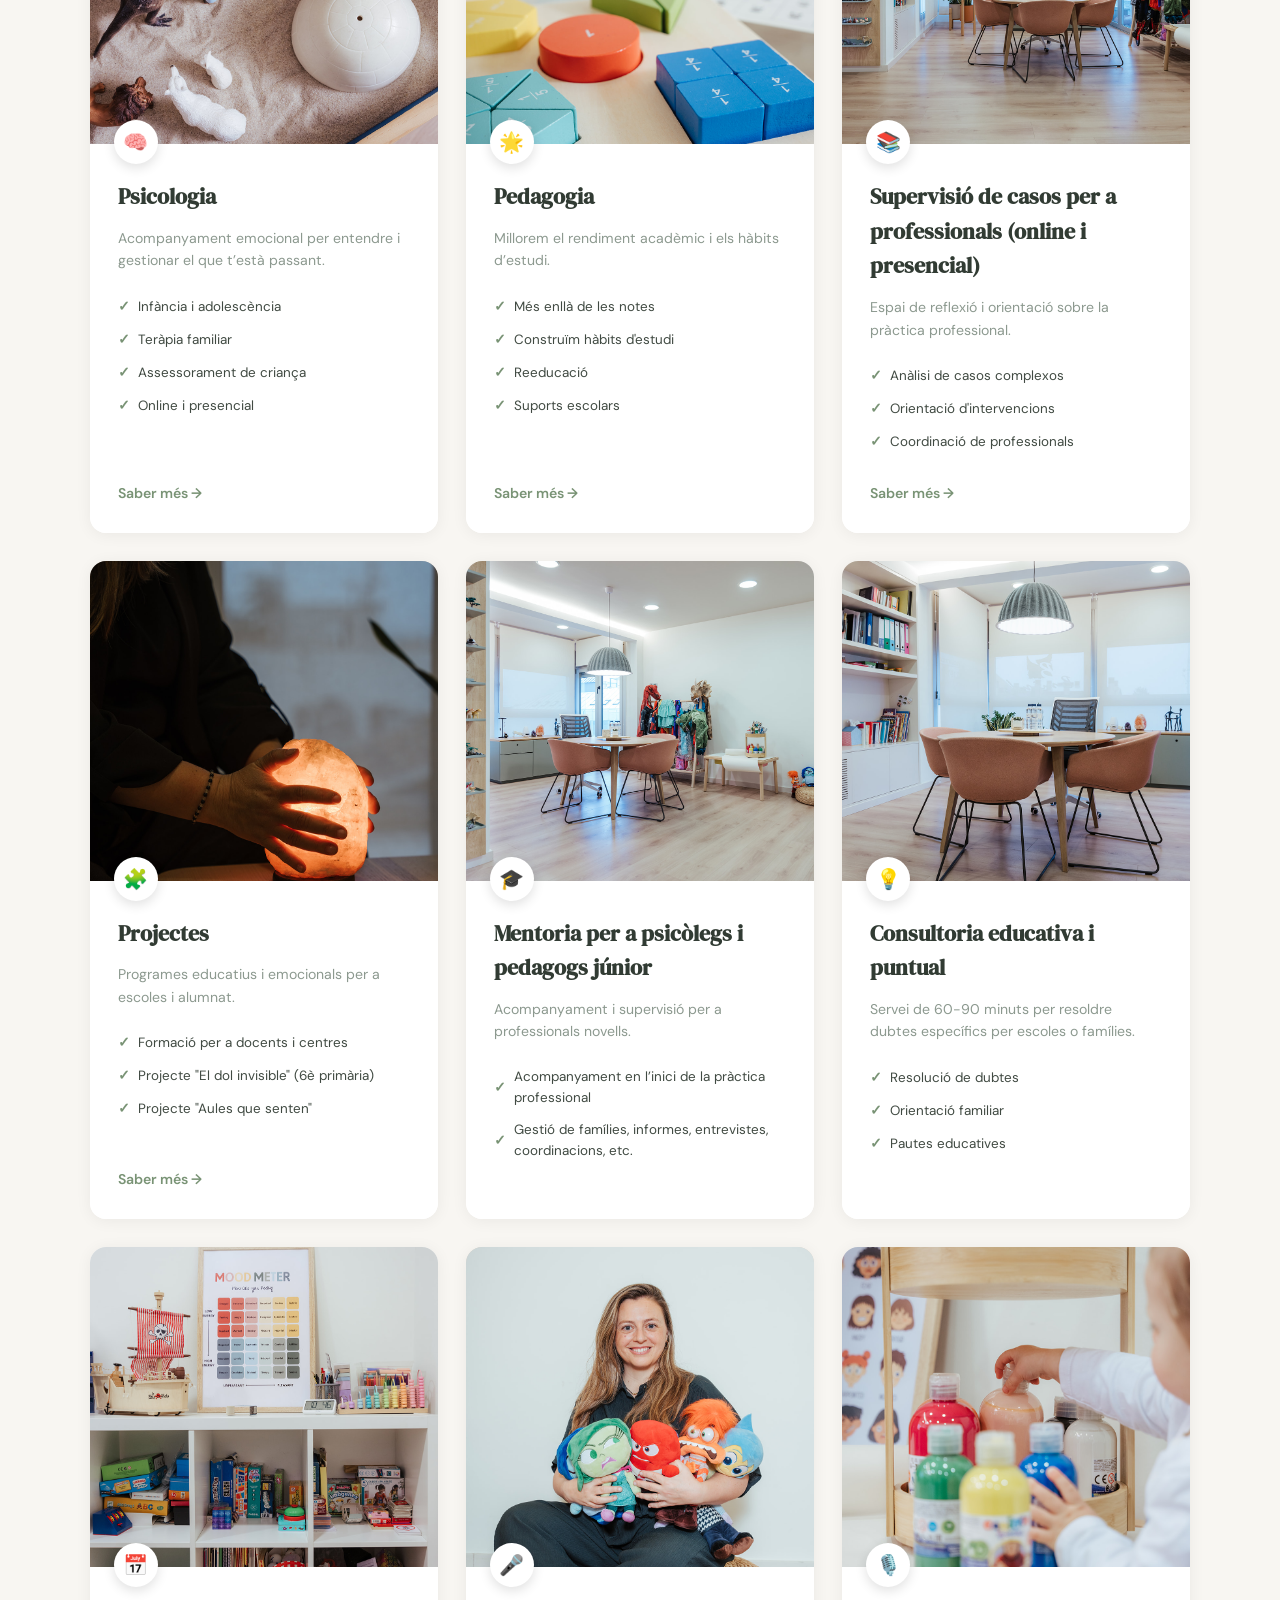
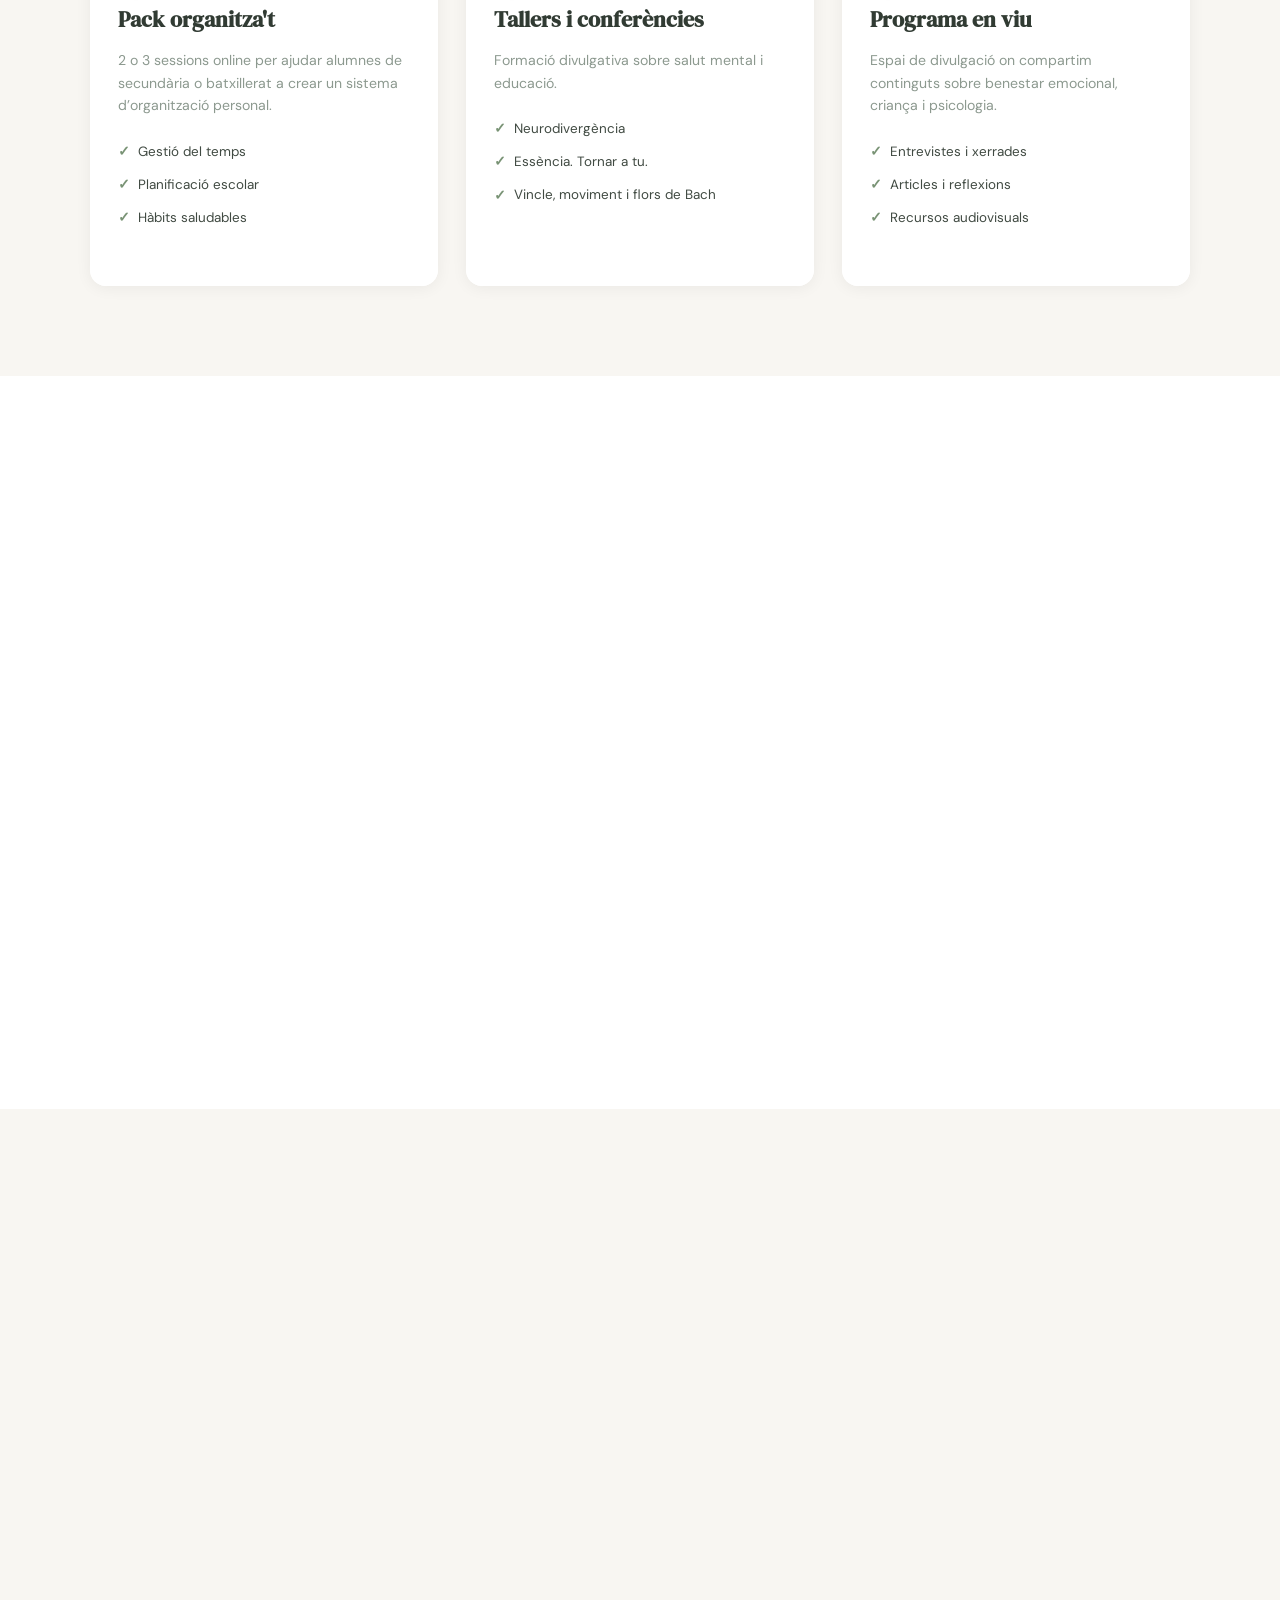
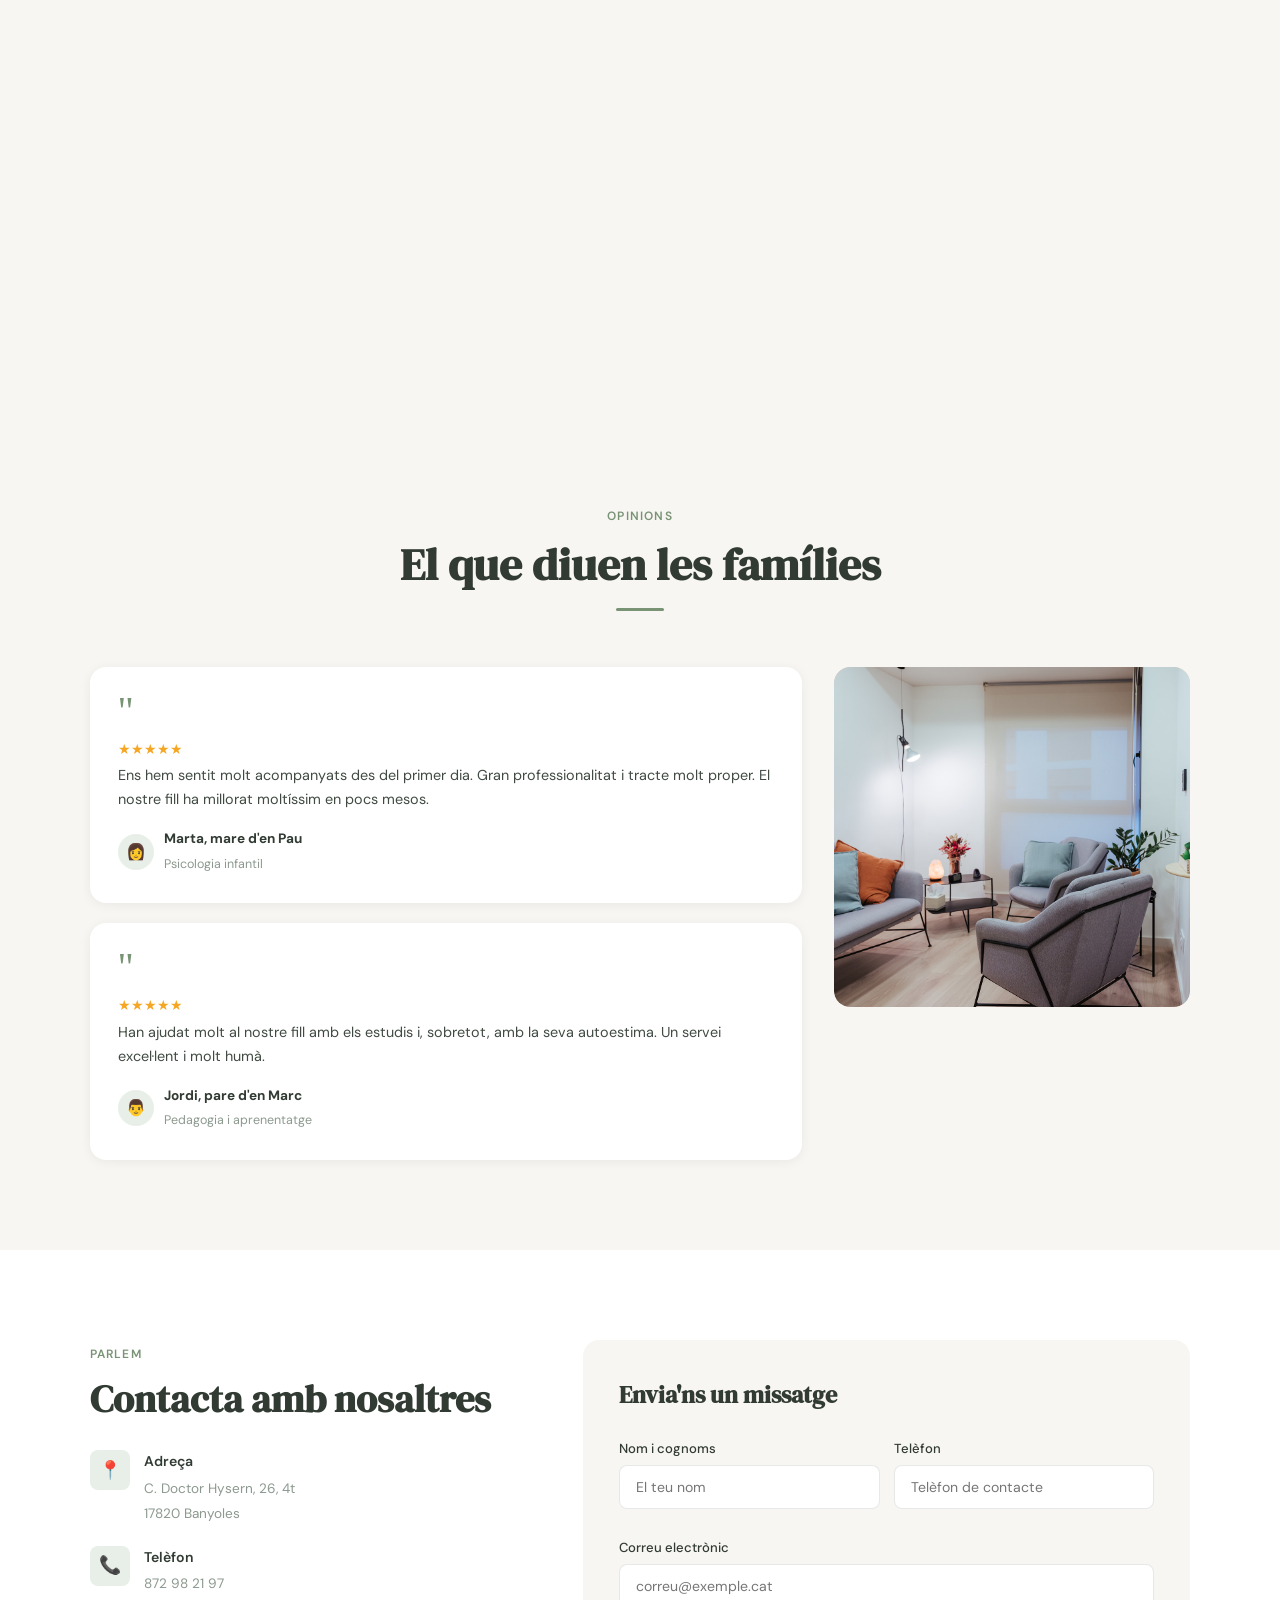
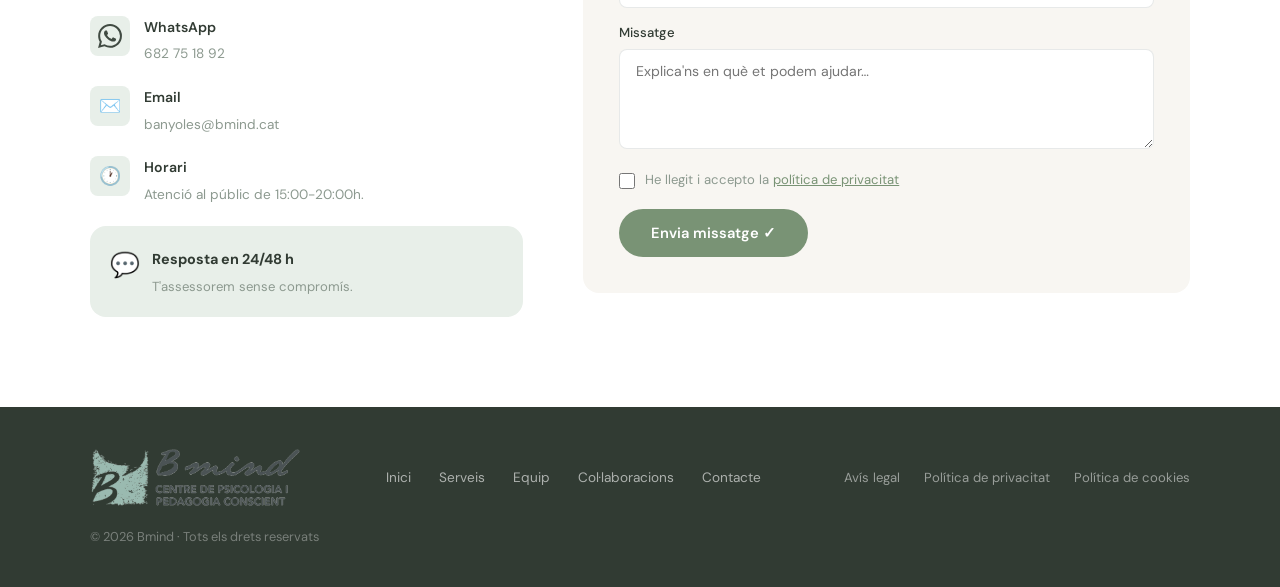
==== commit 9fb7c1f9: "millores varies a la web" ====
--- a/index.html
+++ b/index.html
@@ -30,8 +30,8 @@
     <ul class="nav-links">
       <li><a href="#" class="active">Inici</a></li>
       <li><a href="#services">Serveis</a></li>
+      <li><a href="#team">Equip</a></li>
       <li><a href="#collaborations">Col·laboracions</a></li>
-      <li><a href="#team">Equip</a></li>
       <li><a href="#contact">Contacte</a></li>
     </ul>
     <a href="#contact" class="nav-cta">Demana visita →</a>
@@ -175,7 +175,7 @@
       <div class="service-card fade-up" style="transition-delay:0.3s">
         <div class="service-card-img">
           <a href="projectes.html" style="display: block; width: 100%; height: 100%;">
-            <img src="images/Bmind_121.jpg" alt="Projectes educatius i emocionals">
+            <img src="images/Bmind_121.jpg" alt="Projectes educatius i emocionals" style="object-position: center 65%;">
           </a>
           <div class="service-card-icon">🧩</div>
         </div>
@@ -240,7 +240,7 @@
 
       <div class="service-card fade-up" style="transition-delay:0.7s">
         <div class="service-card-img">
-          <img src="images/Bmind_113.jpg" alt="Tallers i conferències">
+          <img src="images/Bmind_113.jpg" alt="Tallers i conferències" style="object-position: center 35%;">
           <div class="service-card-icon">🎤</div>
         </div>
         <div class="service-card-body">
@@ -268,45 +268,6 @@
             <li>Recursos audiovisuals</li>
           </ul>
         </div>
-      </div>
-
-    </div>
-  </section>
-
-  <!-- COLLABORATIONS -->
-  <section class="collaborations fade-up" id="collaborations">
-    <div class="section-header">
-      <span class="section-label">Xarxa</span>
-      <h2>Col·laboracions</h2>
-      <div class="section-divider"></div>
-    </div>
-    <div class="collaborations-text">
-      <p>Treballem en xarxa amb altres professionals i entitats per oferir un servei integral.</p>
-    </div>
-
-    <div class="collaborations-grid" style="display: grid; grid-template-columns: repeat(auto-fit, minmax(300px, 1fr)); gap: 30px; margin-top: 50px; text-align: left; max-width: 1000px; margin-left: auto; margin-right: auto;">
-      
-      <div class="collab-card" style="background: rgba(255,255,255,0.05); padding: 40px; border-radius: 16px; border: 1px solid rgba(255,255,255,0.1); transition: transform 0.3s; cursor: default;" onmouseover="this.style.transform='translateY(-5px)';" onmouseout="this.style.transform='none';">
-        <h3 style="color: var(--teal-light); margin-bottom: 5px; font-family: 'DM Serif Display', serif; font-size: 1.6rem;">SANACIÓ</h3>
-        <h4 style="color: white; margin-bottom: 20px; font-weight: 500; font-size: 1.1rem;">ISABEL PEY</h4>
-        <div style="border-left: 3px solid var(--teal-light); padding-left: 15px; margin-bottom: 25px;">
-          <p style="color: rgba(255,255,255,0.85); font-style: italic; margin-bottom: 0;">“Un espai de connexió interior, consciència i benestar per a infants, adolescents i adults”.</p>
-        </div>
-        <p style="color: rgba(255,255,255,0.7); font-size: 0.95rem; margin-bottom: 15px; line-height: 1.7;">Sanació és un espai d’acompanyament orientat a afavorir la connexió amb un mateix, l’escolta interior i el desenvolupament personal. Parteix d’una mirada integral de la persona, tenint en compte no només aspectes emocionals, cognitius i físics, sinó també la dimensió més profunda relacionada amb el sentit, els valors, la consciència i el benestar interior.</p>
-        <p style="color: rgba(255,255,255,0.7); font-size: 0.95rem; margin-bottom: 15px; line-height: 1.7;">Les sessions de sanació espiritual poden ser especialment útils en moments de canvi, crisi personal, cerca de sentit, bloqueig emocional o simplement com un espai de creixement i cura personal.</p>
-        <p style="color: rgba(255,255,255,0.7); font-size: 0.95rem; margin-bottom: 25px; line-height: 1.7;">A través d’un acompanyament respectuós i personalitzat, promovem una major connexió amb un mateix, facilitant processos de transformació, benestar i desenvolupament personal.</p>
-        <ul style="list-style: none; padding: 0; margin: 0; color: rgba(255,255,255,0.85); font-size: 0.95rem;">
-          <li style="margin-bottom: 10px; display: flex; align-items: flex-start; gap: 10px;"><span style="color: var(--teal-light); font-weight: bold;">✓</span> Reiki i treball energètic</li>
-          <li style="margin-bottom: 10px; display: flex; align-items: flex-start; gap: 10px;"><span style="color: var(--teal-light); font-weight: bold;">✓</span> Harmonització i equilibratge energètic</li>
-          <li style="margin-bottom: 10px; display: flex; align-items: flex-start; gap: 10px;"><span style="color: var(--teal-light); font-weight: bold;">✓</span> Meditació guiada i visualitzacions</li>
-          <li style="margin-bottom: 0px; display: flex; align-items: flex-start; gap: 10px;"><span style="color: var(--teal-light); font-weight: bold;">✓</span> Exercicis de respiració conscient</li>
-        </ul>
-      </div>
-
-      <div class="collab-card" style="background: rgba(255,255,255,0.05); padding: 40px; border-radius: 16px; border: 1px solid rgba(255,255,255,0.1); transition: transform 0.3s; cursor: default;" onmouseover="this.style.transform='translateY(-5px)';" onmouseout="this.style.transform='none';">
-        <h3 style="color: var(--teal-light); margin-bottom: 5px; font-family: 'DM Serif Display', serif; font-size: 1.6rem;">TREBALL SISTÈMIC FAMILIAR</h3>
-        <h4 style="color: white; margin-bottom: 20px; font-weight: 500; font-size: 1.1rem;">ELISENDA CASANY</h4>
-        <p style="color: rgba(255,255,255,0.5); font-size: 0.95rem; font-style: italic; line-height: 1.7;">Aviat afegirem més informació sobre aquest servei i com pot ajudar la teva família.</p>
       </div>
 
     </div>
@@ -321,17 +282,43 @@
         <p>Som un equip multidisciplinari que treballa amb il·lusió per oferir-te el millor acompanyament. Cada
           professional aporta la seva expertesa per garantir una atenció integral.</p>
         <div class="team-avatars-container" style="display: flex; flex-direction: column; gap: 32px; margin-bottom: 30px;">
+          <svg width="0" height="0" style="position:absolute;">
+            <defs>
+              <path id="avatar-top-arc" d="M 18,85 A 67,67 0 0,1 152,85" />
+              <path id="avatar-bottom-arc" d="M 14,85 A 71,71 0 0,0 156,85" />
+            </defs>
+          </svg>
           <div class="team-avatars" style="margin: 0;">
-            <div class="avatar"><img src="images/Equip_1.jpg" alt="Equip 1"></div>
-            <div class="avatar"><img src="images/Equip_2.jpg" alt="Equip 2"></div>
-            <div class="avatar"><img src="images/Equip_3.jpg" alt="Equip 3"></div>
-            <div class="avatar"><img src="images/Equip_4.jpg" alt="Equip 4"></div>
-          </div>
-          <div class="team-avatars" style="margin: 0;">
-            <div class="avatar"><img src="images/Equip_5.jpg" alt="Equip 5"></div>
-            <div class="avatar"><img src="images/Equip_6.jpg" alt="Equip 6"></div>
-            <div class="avatar"><img src="images/Equip_7.jpg" alt="Equip 7"></div>
-            <div class="avatar"><img src="images/foto_andrea.jpg" alt="Andrea"></div>
+            <div class="avatar" onclick="window.location.href='equip.html'">
+              <img src="images/Equip_1.jpg" alt="Equip 1">
+              <svg class="avatar-text-svg" viewBox="0 0 170 170"><circle cx="85" cy="85" r="71" fill="none" stroke="rgba(255, 255, 255, 0.95)" stroke-width="24" /><text class="avatar-name" text-anchor="middle"><textPath href="#avatar-top-arc" startOffset="50%">Maria Figueras</textPath></text><text class="avatar-role" text-anchor="middle" dominant-baseline="hanging"><textPath href="#avatar-bottom-arc" startOffset="50%">Directora</textPath></text></svg>
+            </div>
+            <div class="avatar" onclick="window.location.href='equip.html'">
+              <img src="images/Equip_2.jpg" alt="Equip 2">
+              <svg class="avatar-text-svg" viewBox="0 0 170 170"><circle cx="85" cy="85" r="71" fill="none" stroke="rgba(255, 255, 255, 0.95)" stroke-width="24" /><text class="avatar-name" text-anchor="middle"><textPath href="#avatar-top-arc" startOffset="50%">Marta Oller</textPath></text><text class="avatar-role" text-anchor="middle" dominant-baseline="hanging"><textPath href="#avatar-bottom-arc" startOffset="50%">Psicopedagoga</textPath></text></svg>
+            </div>
+            <div class="avatar" onclick="window.location.href='equip.html'">
+              <img src="images/foto_andrea.jpg" alt="Andrea">
+              <svg class="avatar-text-svg" viewBox="0 0 170 170"><circle cx="85" cy="85" r="71" fill="none" stroke="rgba(255, 255, 255, 0.95)" stroke-width="24" /><text class="avatar-name" text-anchor="middle"><textPath href="#avatar-top-arc" startOffset="50%">Andrea</textPath></text><text class="avatar-role" text-anchor="middle" dominant-baseline="hanging"><textPath href="#avatar-bottom-arc" startOffset="50%">Psicòloga</textPath></text></svg>
+            </div>
+            <div class="avatar" onclick="window.location.href='equip.html'">
+              <img src="images/Equip_4.jpg" alt="Equip 4">
+              <svg class="avatar-text-svg" viewBox="0 0 170 170"><circle cx="85" cy="85" r="71" fill="none" stroke="rgba(255, 255, 255, 0.95)" stroke-width="24" /><text class="avatar-name" text-anchor="middle"><textPath href="#avatar-top-arc" startOffset="50%">Patricia</textPath></text><text class="avatar-role" text-anchor="middle" dominant-baseline="hanging"><textPath href="#avatar-bottom-arc" startOffset="50%">Pedagoga</textPath></text></svg>
+            </div>
+          </div>
+          <div class="team-avatars" style="margin: 0; justify-content: center;">
+            <div class="avatar" onclick="window.location.href='equip.html'">
+              <img src="images/Equip_5.jpg" alt="Equip 5">
+              <svg class="avatar-text-svg" viewBox="0 0 170 170"><circle cx="85" cy="85" r="71" fill="none" stroke="rgba(255, 255, 255, 0.95)" stroke-width="24" /><text class="avatar-name" text-anchor="middle"><textPath href="#avatar-top-arc" startOffset="50%">Martina Flores</textPath></text><text class="avatar-role" text-anchor="middle" dominant-baseline="hanging"><textPath href="#avatar-bottom-arc" startOffset="50%">Psicòloga</textPath></text></svg>
+            </div>
+            <div class="avatar" onclick="window.location.href='equip.html'">
+              <img src="images/Equip_6.jpg" alt="Equip 6">
+              <svg class="avatar-text-svg" viewBox="0 0 170 170"><circle cx="85" cy="85" r="71" fill="none" stroke="rgba(255, 255, 255, 0.95)" stroke-width="24" /><text class="avatar-name" text-anchor="middle"><textPath href="#avatar-top-arc" startOffset="50%">Anna Cardó</textPath></text><text class="avatar-role" text-anchor="middle" dominant-baseline="hanging"><textPath href="#avatar-bottom-arc" startOffset="50%">Psicòloga</textPath></text></svg>
+            </div>
+            <div class="avatar" onclick="window.location.href='equip.html'">
+              <img src="images/Equip_7.jpg" alt="Equip 7">
+              <svg class="avatar-text-svg" viewBox="0 0 170 170"><circle cx="85" cy="85" r="71" fill="none" stroke="rgba(255, 255, 255, 0.95)" stroke-width="24" /><text class="avatar-name" text-anchor="middle"><textPath href="#avatar-top-arc" startOffset="50%">Rosa Masdevall</textPath></text><text class="avatar-role" text-anchor="middle" dominant-baseline="hanging"><textPath href="#avatar-bottom-arc" startOffset="50%">Recepció</textPath></text></svg>
+            </div>
           </div>
         </div>
         <a href="equip.html" class="btn-outline">Conèixer l'equip →</a>
@@ -344,6 +331,38 @@
           <a href="https://wa.me/34872982197" class="btn-ghost-white">💬 Parla amb nosaltres</a>
         </div>
       </div>
+    </div>
+  </section>
+
+  <!-- COLLABORATIONS -->
+  <section class="collaborations fade-up" id="collaborations">
+    <div class="section-header">
+      <span class="section-label">Xarxa</span>
+      <h2>Col·laboracions</h2>
+      <div class="section-divider"></div>
+    </div>
+    <div class="collaborations-text">
+      <p>Treballem en xarxa amb altres professionals i entitats per oferir un servei integral.</p>
+    </div>
+
+    <div class="collaborations-grid" style="display: grid; grid-template-columns: repeat(auto-fit, minmax(300px, 1fr)); gap: 30px; margin-top: 50px; text-align: left; max-width: 1000px; margin-left: auto; margin-right: auto;">
+      
+      <div class="collab-card" style="background: rgba(255,255,255,0.05); padding: 40px; border-radius: 16px; border: 1px solid rgba(255,255,255,0.1); transition: transform 0.3s; cursor: pointer;" onmouseover="this.style.transform='translateY(-5px)';" onmouseout="this.style.transform='none';" onclick="window.location.href='sanacio.html'">
+        <h3 style="color: var(--teal-light); margin-bottom: 5px; font-family: 'DM Serif Display', serif; font-size: 1.6rem;">SANACIÓ</h3>
+        <h4 style="color: white; margin-bottom: 20px; font-weight: 500; font-size: 1.1rem;">ISABEL PALLISERA</h4>
+        <div style="border-left: 3px solid var(--teal-light); padding-left: 15px; margin-bottom: 25px;">
+          <p style="color: rgba(255,255,255,0.85); font-style: italic; margin-bottom: 0;">“Un espai de connexió interior, consciència i benestar per a infants, adolescents i adults”.</p>
+        </div>
+        <p style="color: rgba(255,255,255,0.7); font-size: 0.95rem; margin-bottom: 0; line-height: 1.7;">Sanació és un espai d’acompanyament orientat a afavorir la connexió amb un mateix, l’escolta interior i el desenvolupament personal. Parteix d’una mirada integral de la persona, tenint en compte no només aspectes emocionals, cognitius i físics, sinó també la dimensió més profunda relacionada amb el sentit, els valors, la consciència i el benestar interior.</p>
+        <p style="margin-top: 20px;"><span style="color: var(--teal-light); font-weight: bold; text-decoration: none;">Llegir més &rarr;</span></p>
+      </div>
+
+      <div class="collab-card" style="background: rgba(255,255,255,0.05); padding: 40px; border-radius: 16px; border: 1px solid rgba(255,255,255,0.1); transition: transform 0.3s; cursor: default;" onmouseover="this.style.transform='translateY(-5px)';" onmouseout="this.style.transform='none';">
+        <h3 style="color: var(--teal-light); margin-bottom: 5px; font-family: 'DM Serif Display', serif; font-size: 1.6rem;">TREBALL SISTÈMIC FAMILIAR</h3>
+        <h4 style="color: white; margin-bottom: 20px; font-weight: 500; font-size: 1.1rem;">ELISENDA CASANY</h4>
+        <p style="color: rgba(255,255,255,0.5); font-size: 0.95rem; font-style: italic; line-height: 1.7;">Aviat afegirem més informació sobre aquest servei i com pot ajudar la teva família.</p>
+      </div>
+
     </div>
   </section>
 
@@ -418,7 +437,7 @@
           </div>
           <div>
             <strong>WhatsApp</strong>
-            <span><a href="https://wa.me/34872982197" style="color: inherit; text-decoration: none;">872 98 21 97</a></span>
+            <span><a href="https://wa.me/34682751892" style="color: inherit; text-decoration: none;">682 75 18 92</a></span>
           </div>
         </div>
         <div class="info-item">
@@ -486,8 +505,8 @@
     <ul class="footer-nav">
       <li><a href="#">Inici</a></li>
       <li><a href="#services">Serveis</a></li>
+      <li><a href="#team">Equip</a></li>
       <li><a href="#collaborations">Col·laboracions</a></li>
-      <li><a href="#team">Equip</a></li>
       <li><a href="#contact">Contacte</a></li>
     </ul>
     <ul class="footer-links">
--- a/style.css
+++ b/style.css
@@ -444,7 +444,7 @@
   .team-avatars { display: flex; flex-wrap: wrap; gap: 16px; justify-content: center; max-width: 100%; margin: 0 auto; }
   .avatar {
     width: 115px; height: 115px; border-radius: 50%;
-    border: 2px solid white; overflow: hidden;
+    border: 2px solid white;
     background: white;
     padding: 2px;
     box-shadow: 0 4px 12px rgba(0,0,0,0.1);
@@ -453,14 +453,45 @@
     transition: transform 0.3s ease, box-shadow 0.3s ease;
     position: relative;
     z-index: 1;
+    cursor: pointer;
   }
   .avatar:hover {
     transform: scale(1.15);
     box-shadow: 0 8px 24px rgba(0,0,0,0.2);
-    z-index: 2;
+    z-index: 10;
   }
   .avatar img {
     width: 100%; height: 100%; object-fit: cover; object-position: center 25%; border-radius: 50%;
+  }
+  .avatar-text-svg {
+    position: absolute;
+    top: 50%;
+    left: 50%;
+    transform: translate(-50%, -50%) rotate(-10deg);
+    width: 170px;
+    height: 170px;
+    pointer-events: none;
+    opacity: 0;
+    transition: opacity 0.4s ease, transform 0.4s ease;
+    z-index: 2;
+    filter: drop-shadow(0 4px 8px rgba(0,0,0,0.1));
+  }
+  .avatar:hover .avatar-text-svg {
+    opacity: 1;
+    transform: translate(-50%, -50%) rotate(0deg);
+  }
+  .avatar-name {
+    fill: var(--dark);
+    font-family: 'DM Serif Display', serif;
+    font-size: 15px;
+    letter-spacing: 0;
+  }
+  .avatar-role {
+    fill: var(--teal);
+    font-family: 'DM Sans', sans-serif;
+    font-size: 11px;
+    font-weight: 500;
+    letter-spacing: 0;
   }
   .cta-box {
     background: var(--dark); border-radius: var(--radius);
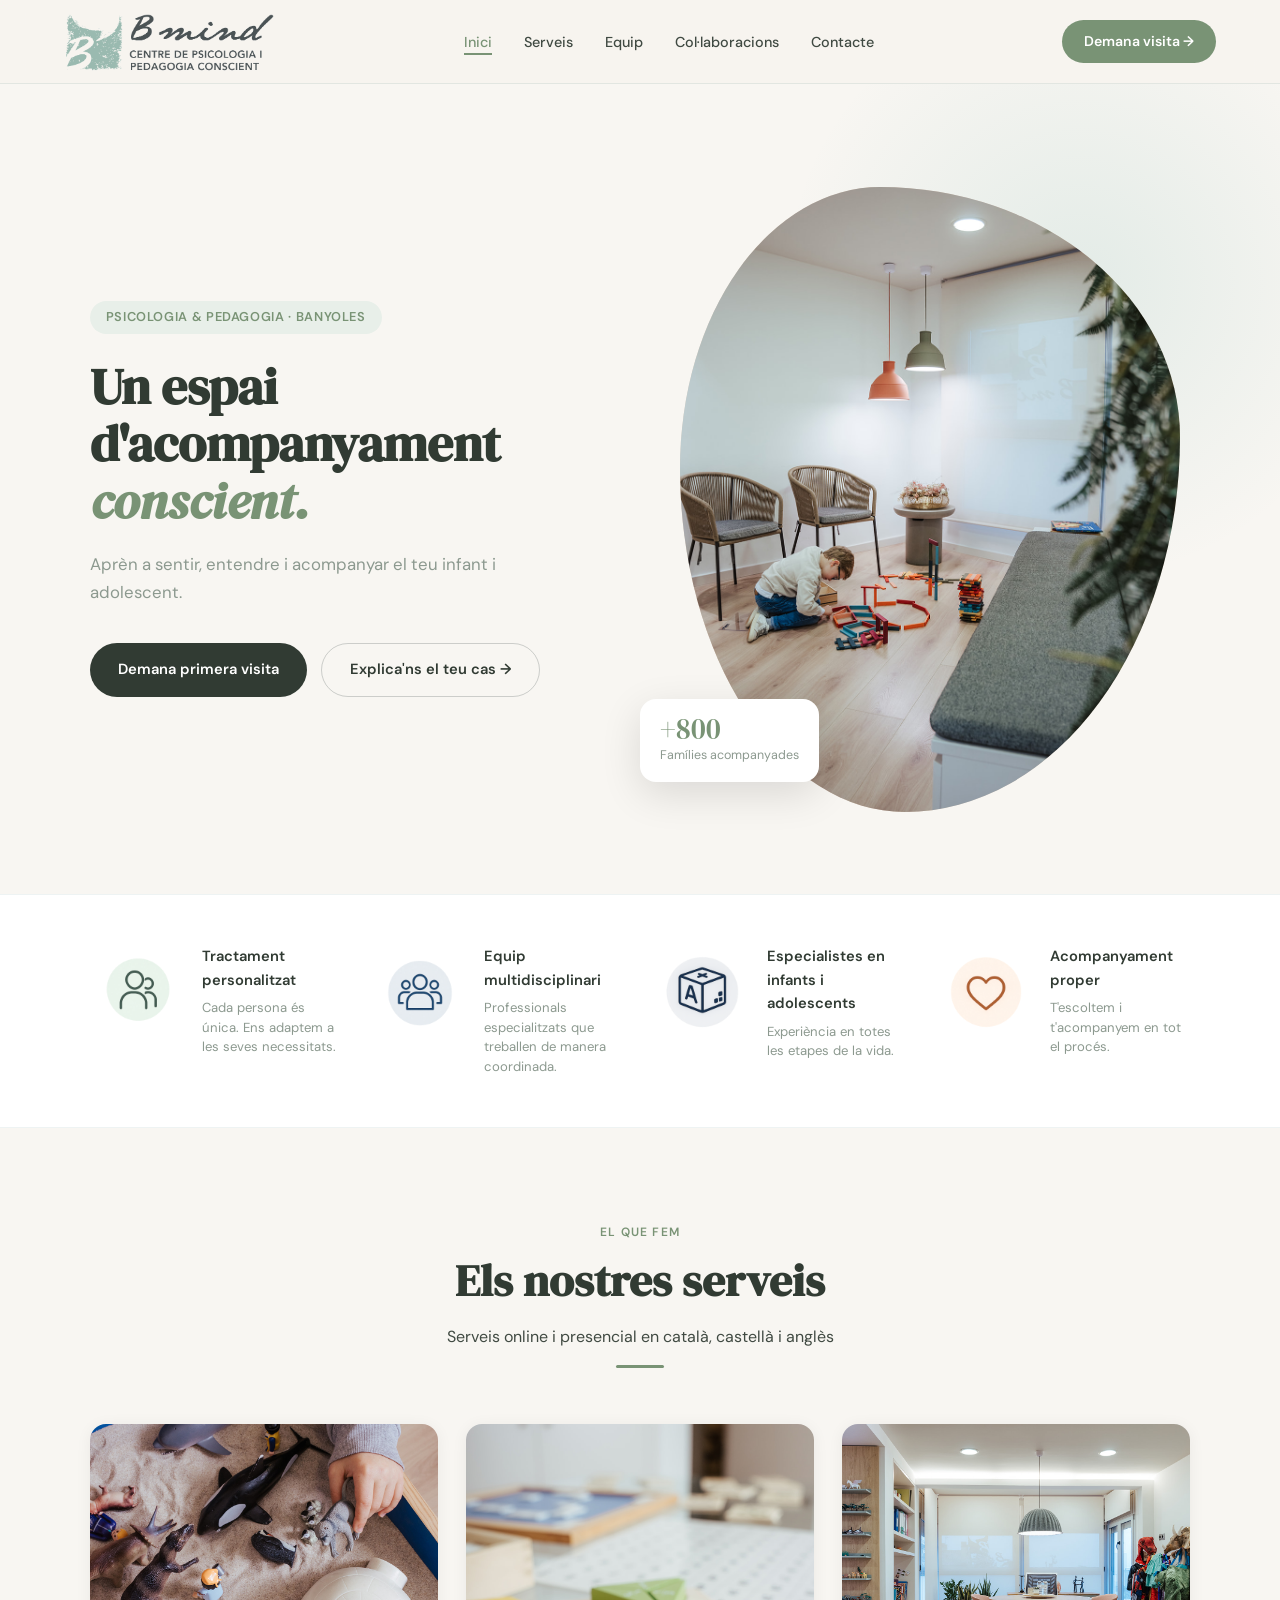
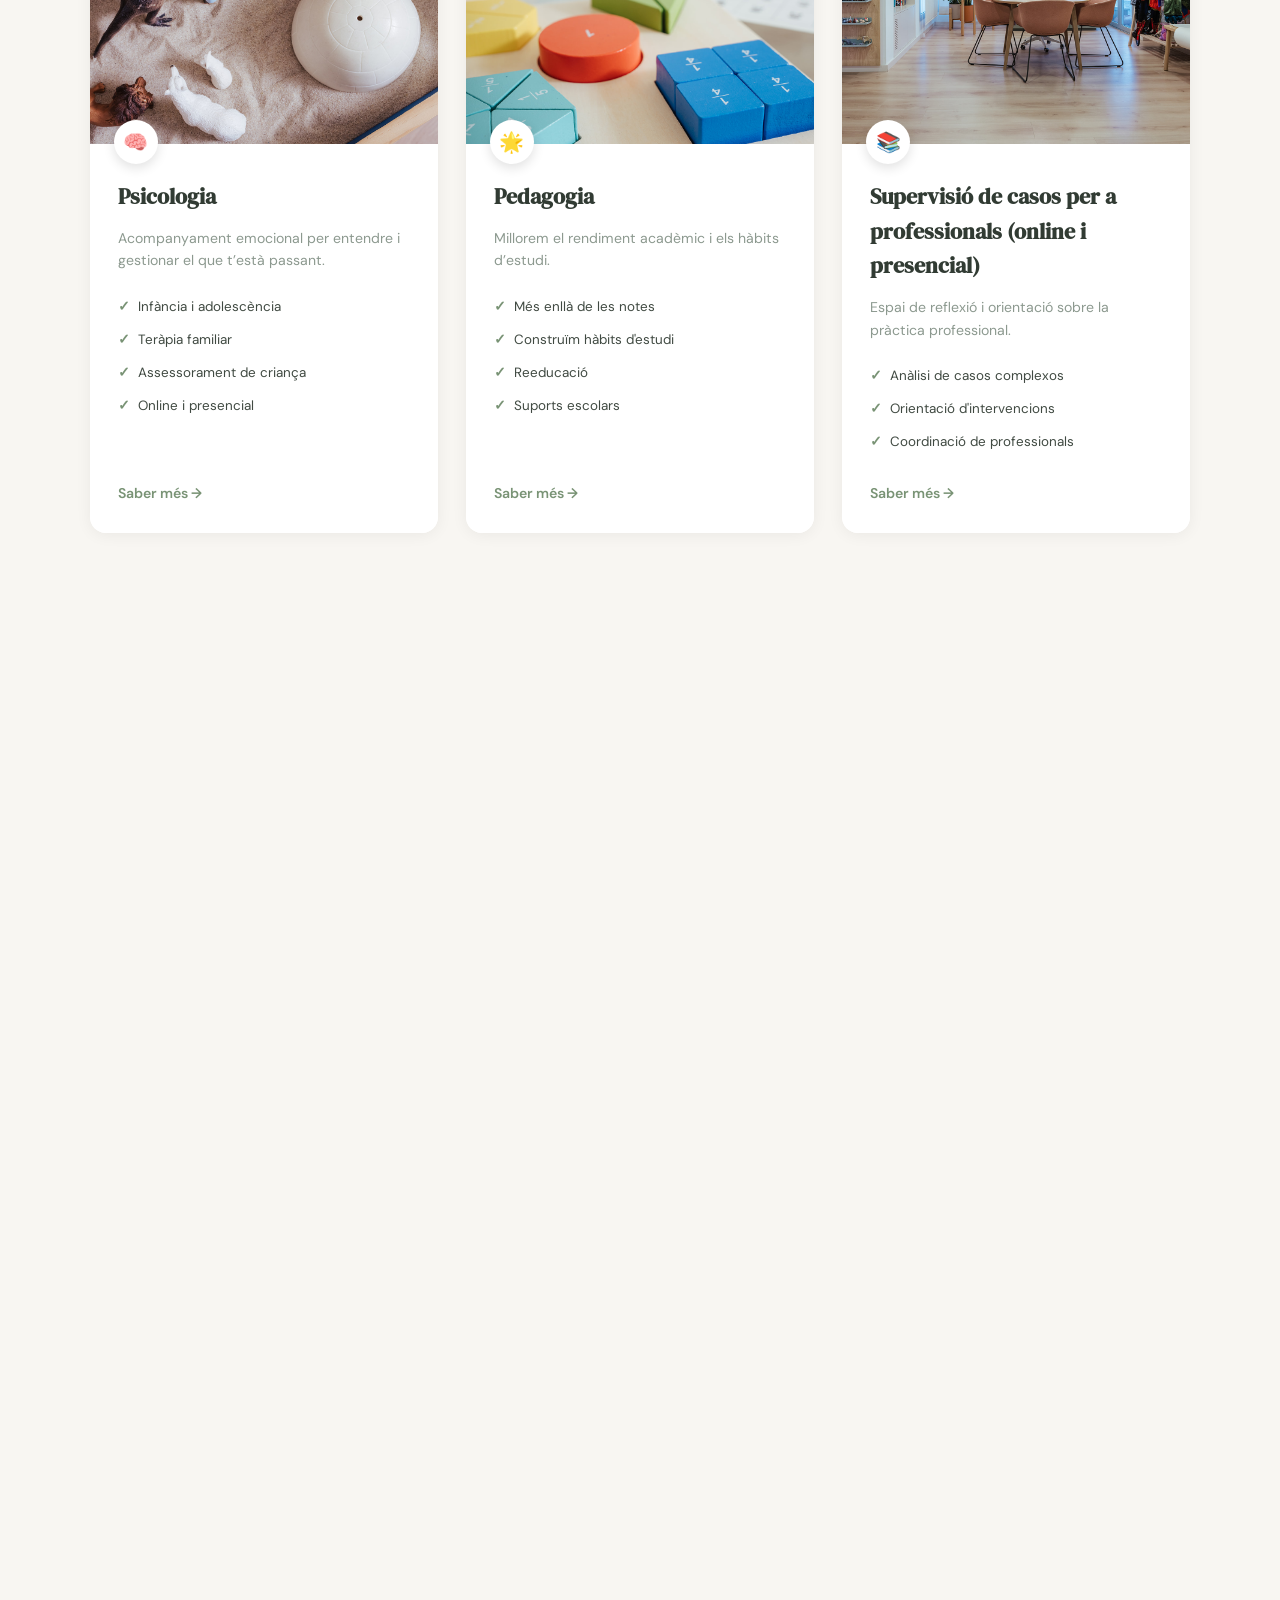
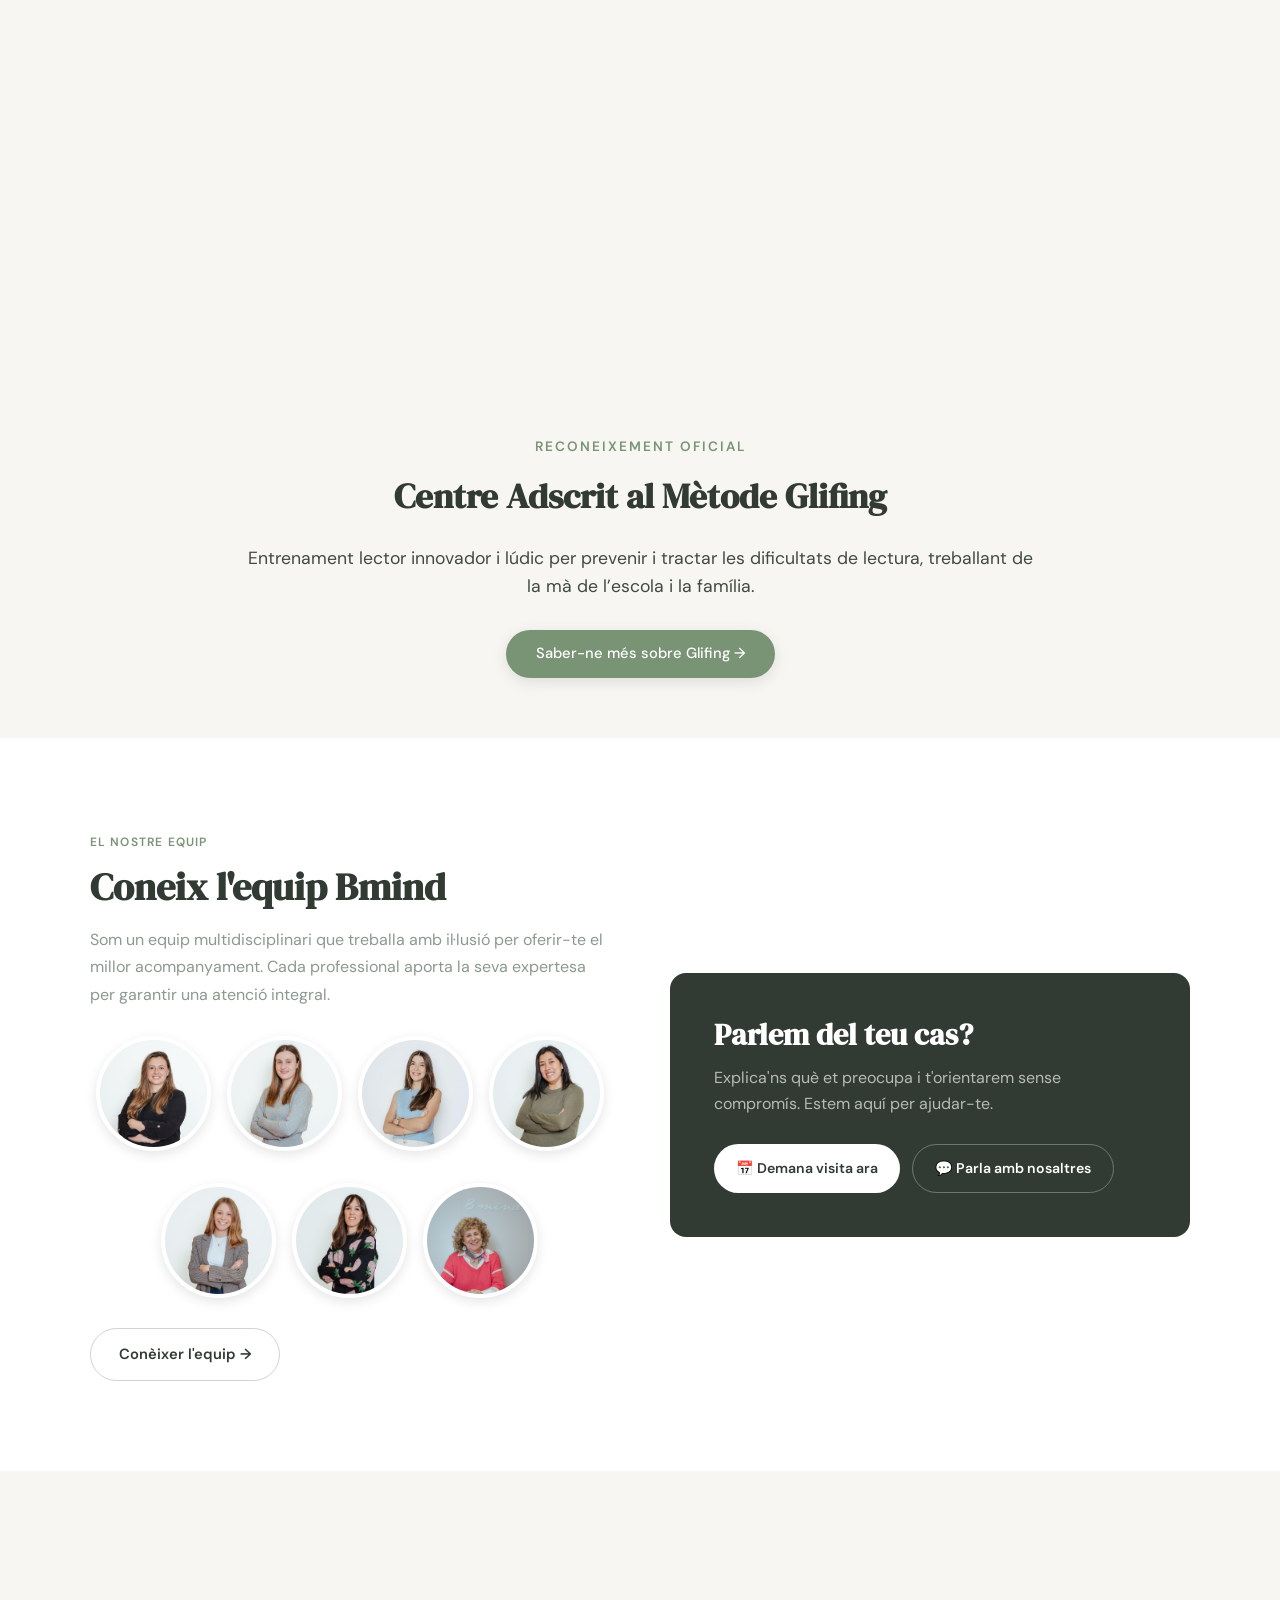
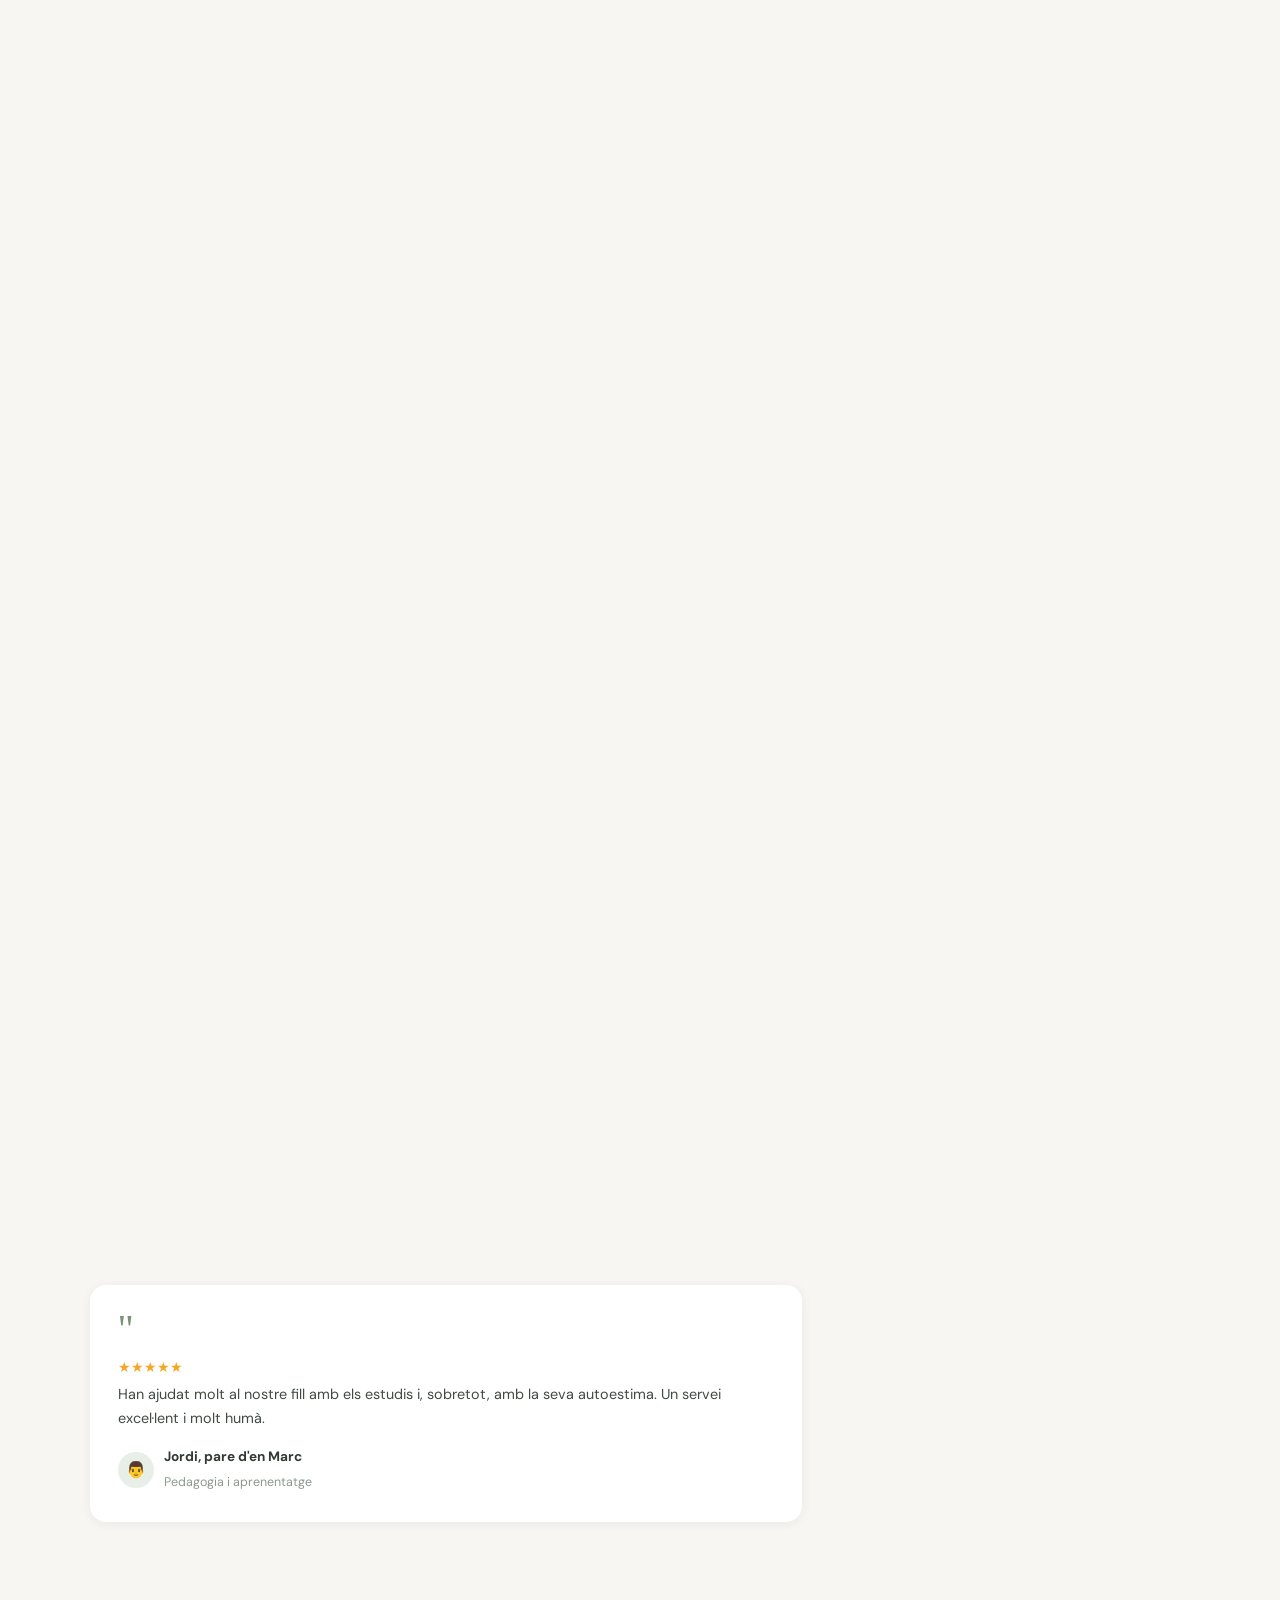
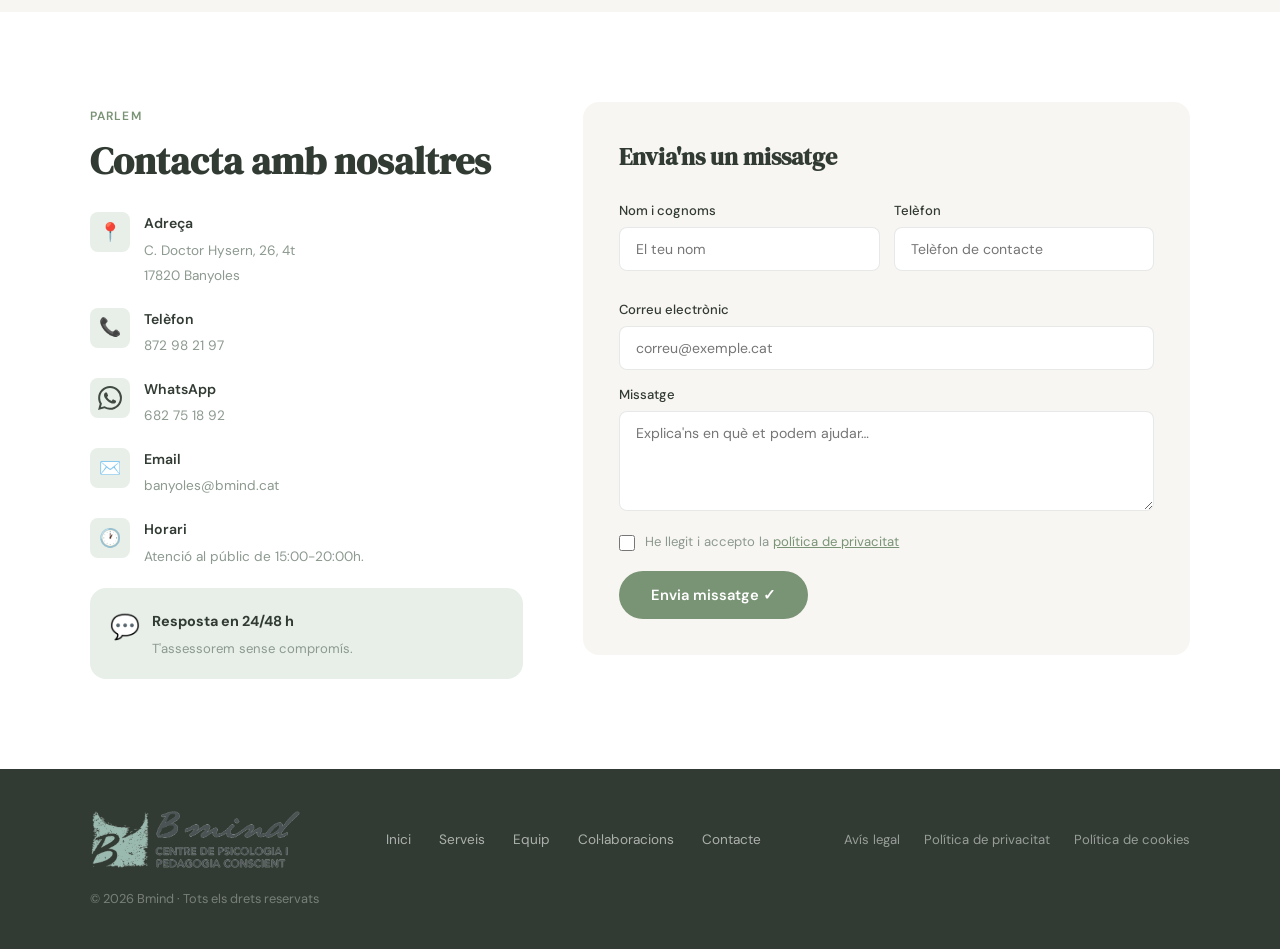
==== commit 4e92beea: "metode glifin" ====
--- a/index.html
+++ b/index.html
@@ -270,6 +270,18 @@
         </div>
       </div>
 
+    </div>
+  </section>
+
+  <!-- GLIFING BANNER -->
+  <section style="background: var(--cream); padding: 60px 20px; text-align: center; margin-bottom: 0;">
+    <div style="max-width: 800px; margin: 0 auto; display: flex; flex-direction: column; align-items: center; justify-content: center;">
+      <span style="text-transform: uppercase; letter-spacing: 2px; color: var(--teal); font-size: 0.85rem; font-weight: 600; margin-bottom: 10px; display: block;">Reconeixement Oficial</span>
+      <h2 style="font-family: 'DM Serif Display', serif; font-size: 2.2rem; color: var(--dark); margin-bottom: 20px;">Centre Adscrit al Mètode Glifing</h2>
+      <p style="color: var(--text); font-size: 1.1rem; line-height: 1.6; margin-bottom: 30px;">
+        Entrenament lector innovador i lúdic per prevenir i tractar les dificultats de lectura, treballant de la mà de l’escola i la família.
+      </p>
+      <a href="https://glifing.com/ca/" target="_blank" class="btn-primary" style="display: inline-block; padding: 12px 30px; background-color: var(--teal); color: white; border-radius: 30px; text-decoration: none; font-weight: 500; transition: transform 0.2s, box-shadow 0.2s; box-shadow: 0 4px 15px rgba(0,0,0,0.1);" onmouseover="this.style.transform='translateY(-2px)';" onmouseout="this.style.transform='none';">Saber-ne més sobre Glifing &rarr;</a>
     </div>
   </section>
 
@@ -363,6 +375,8 @@
         <p style="color: rgba(255,255,255,0.5); font-size: 0.95rem; font-style: italic; line-height: 1.7;">Aviat afegirem més informació sobre aquest servei i com pot ajudar la teva família.</p>
       </div>
 
+
+
     </div>
   </section>
 
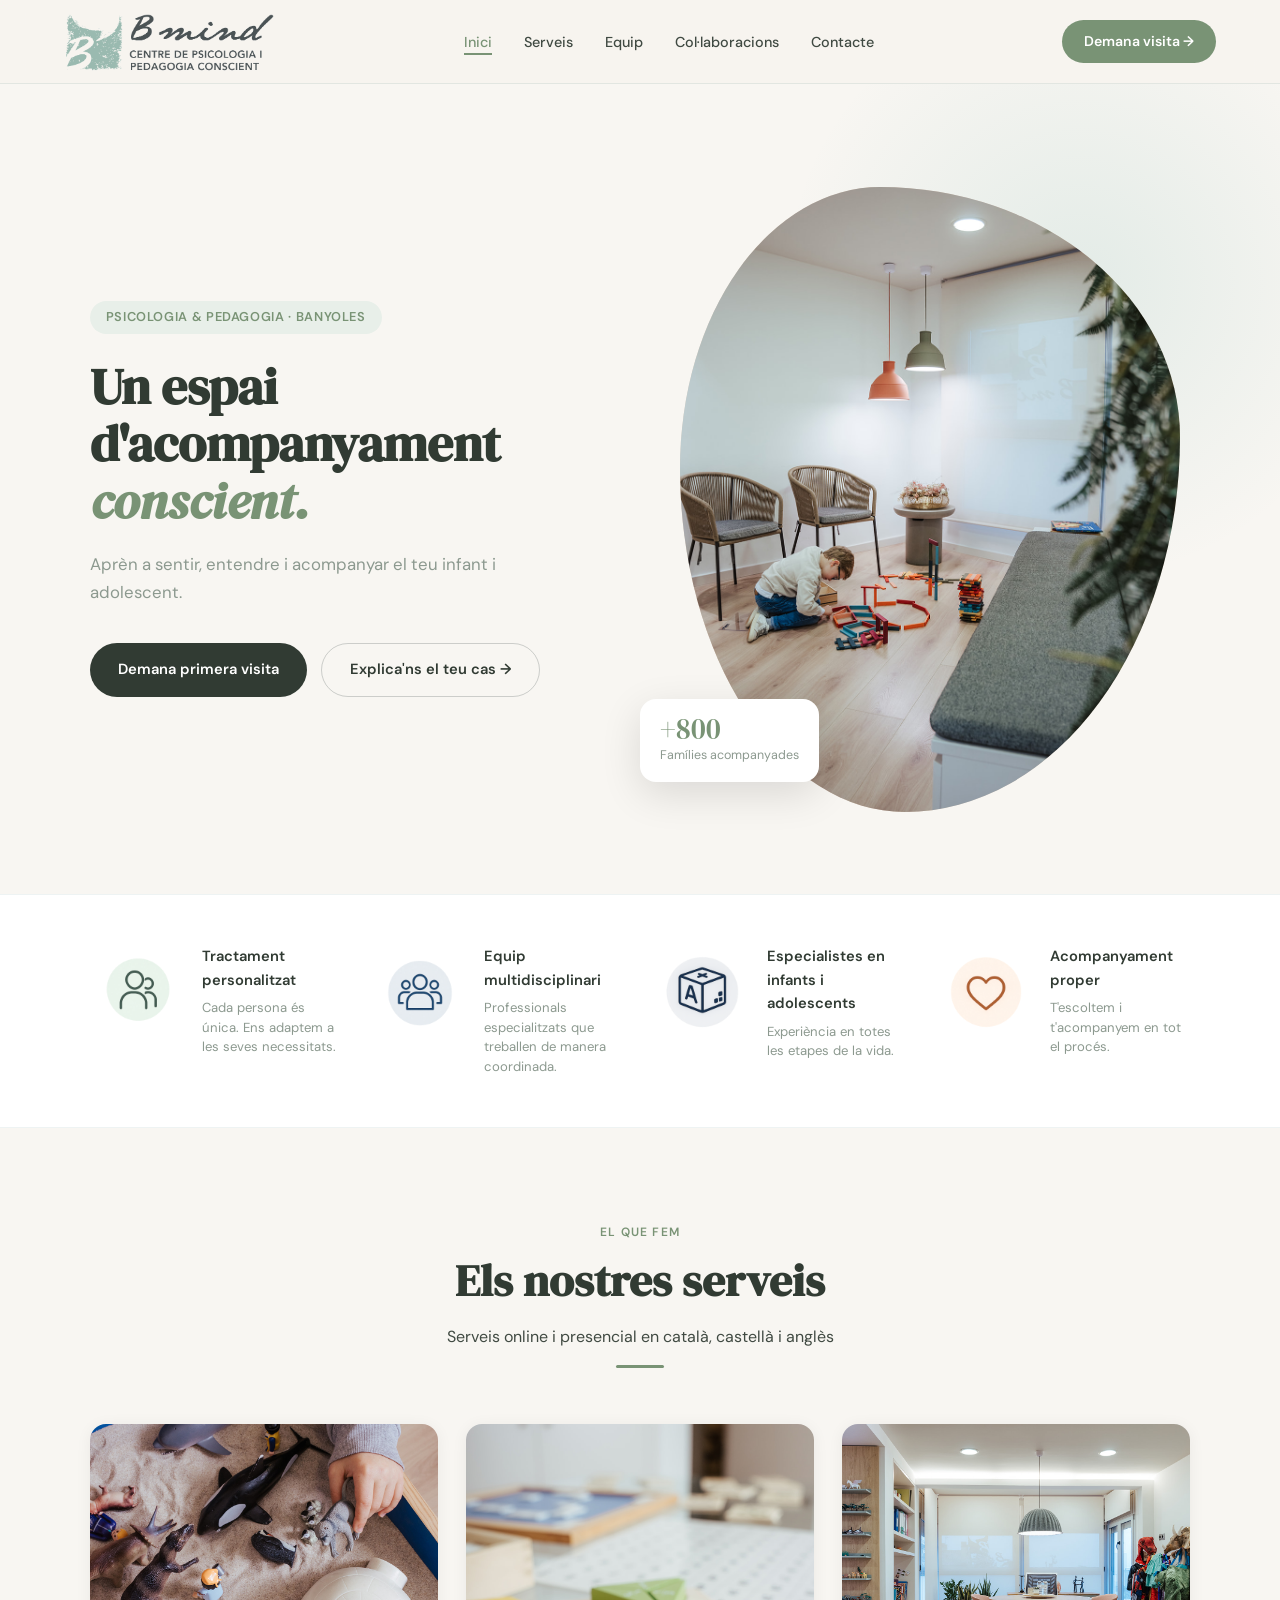
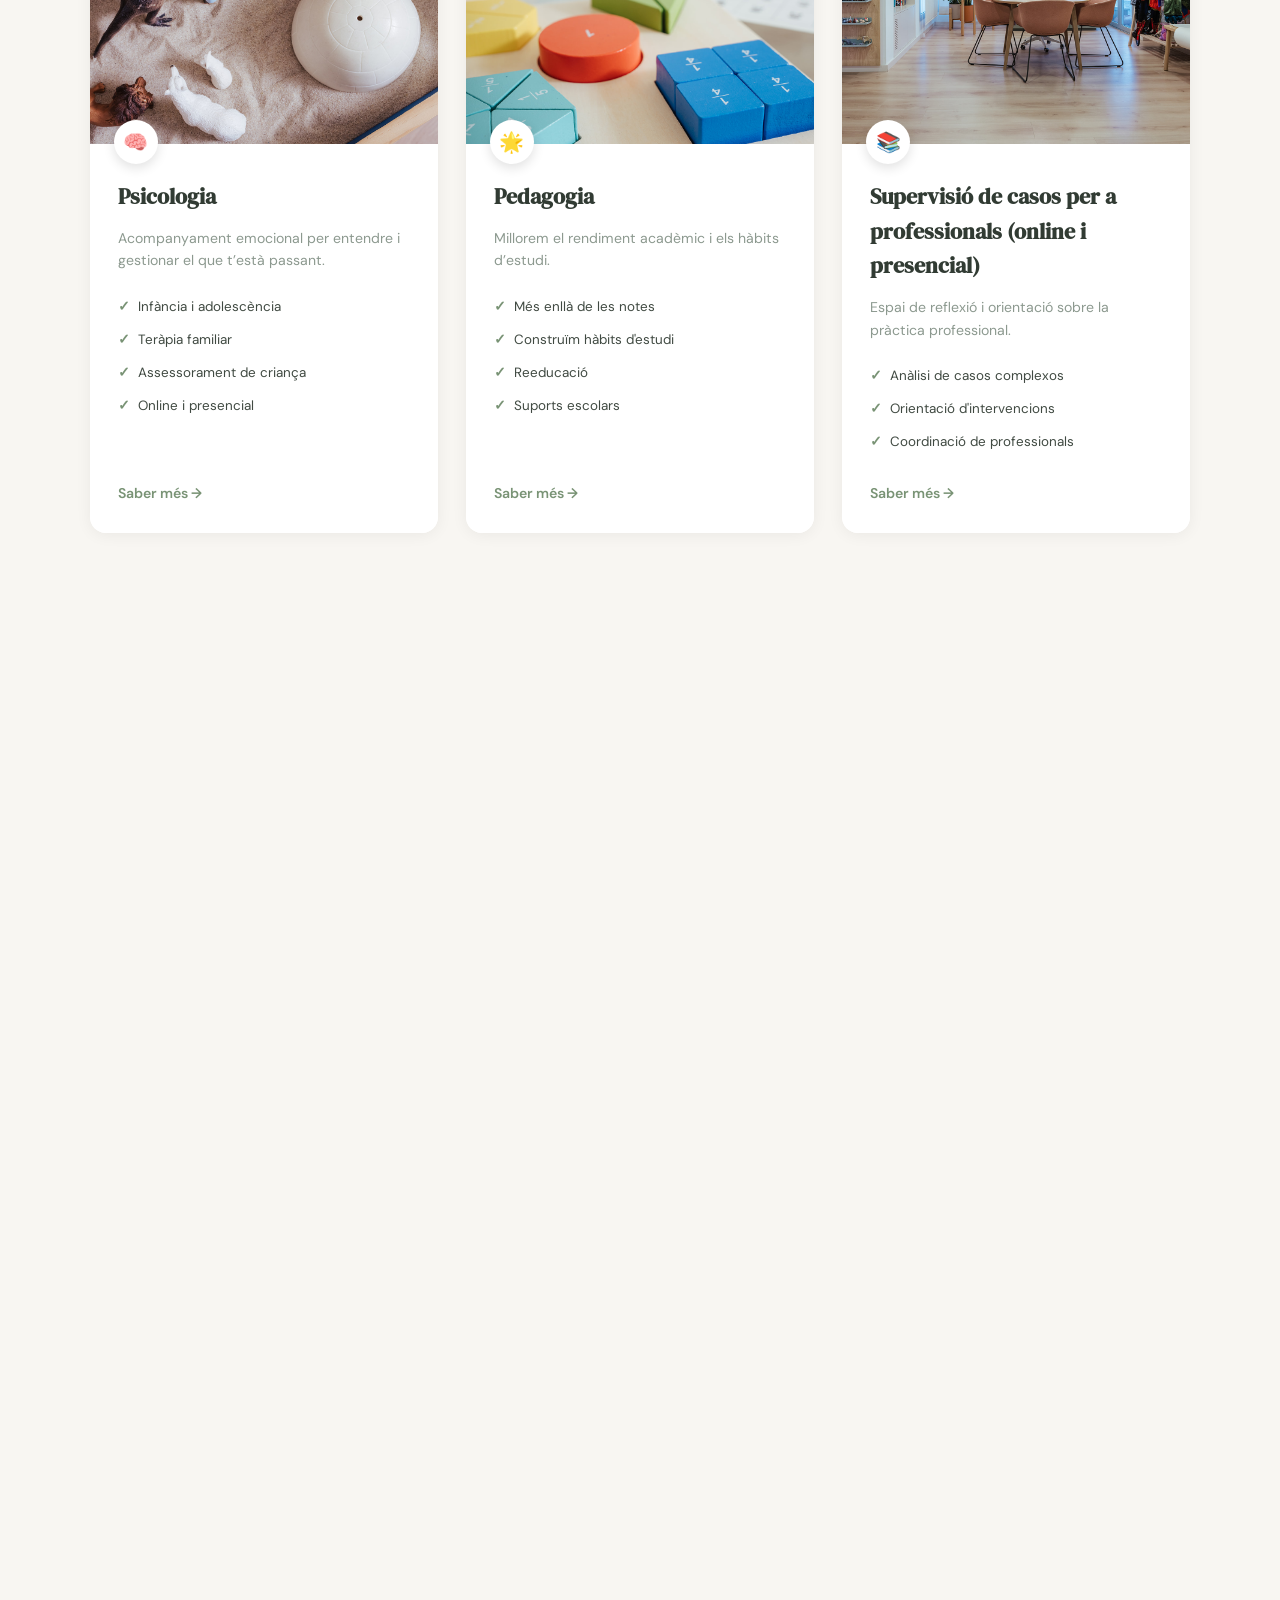
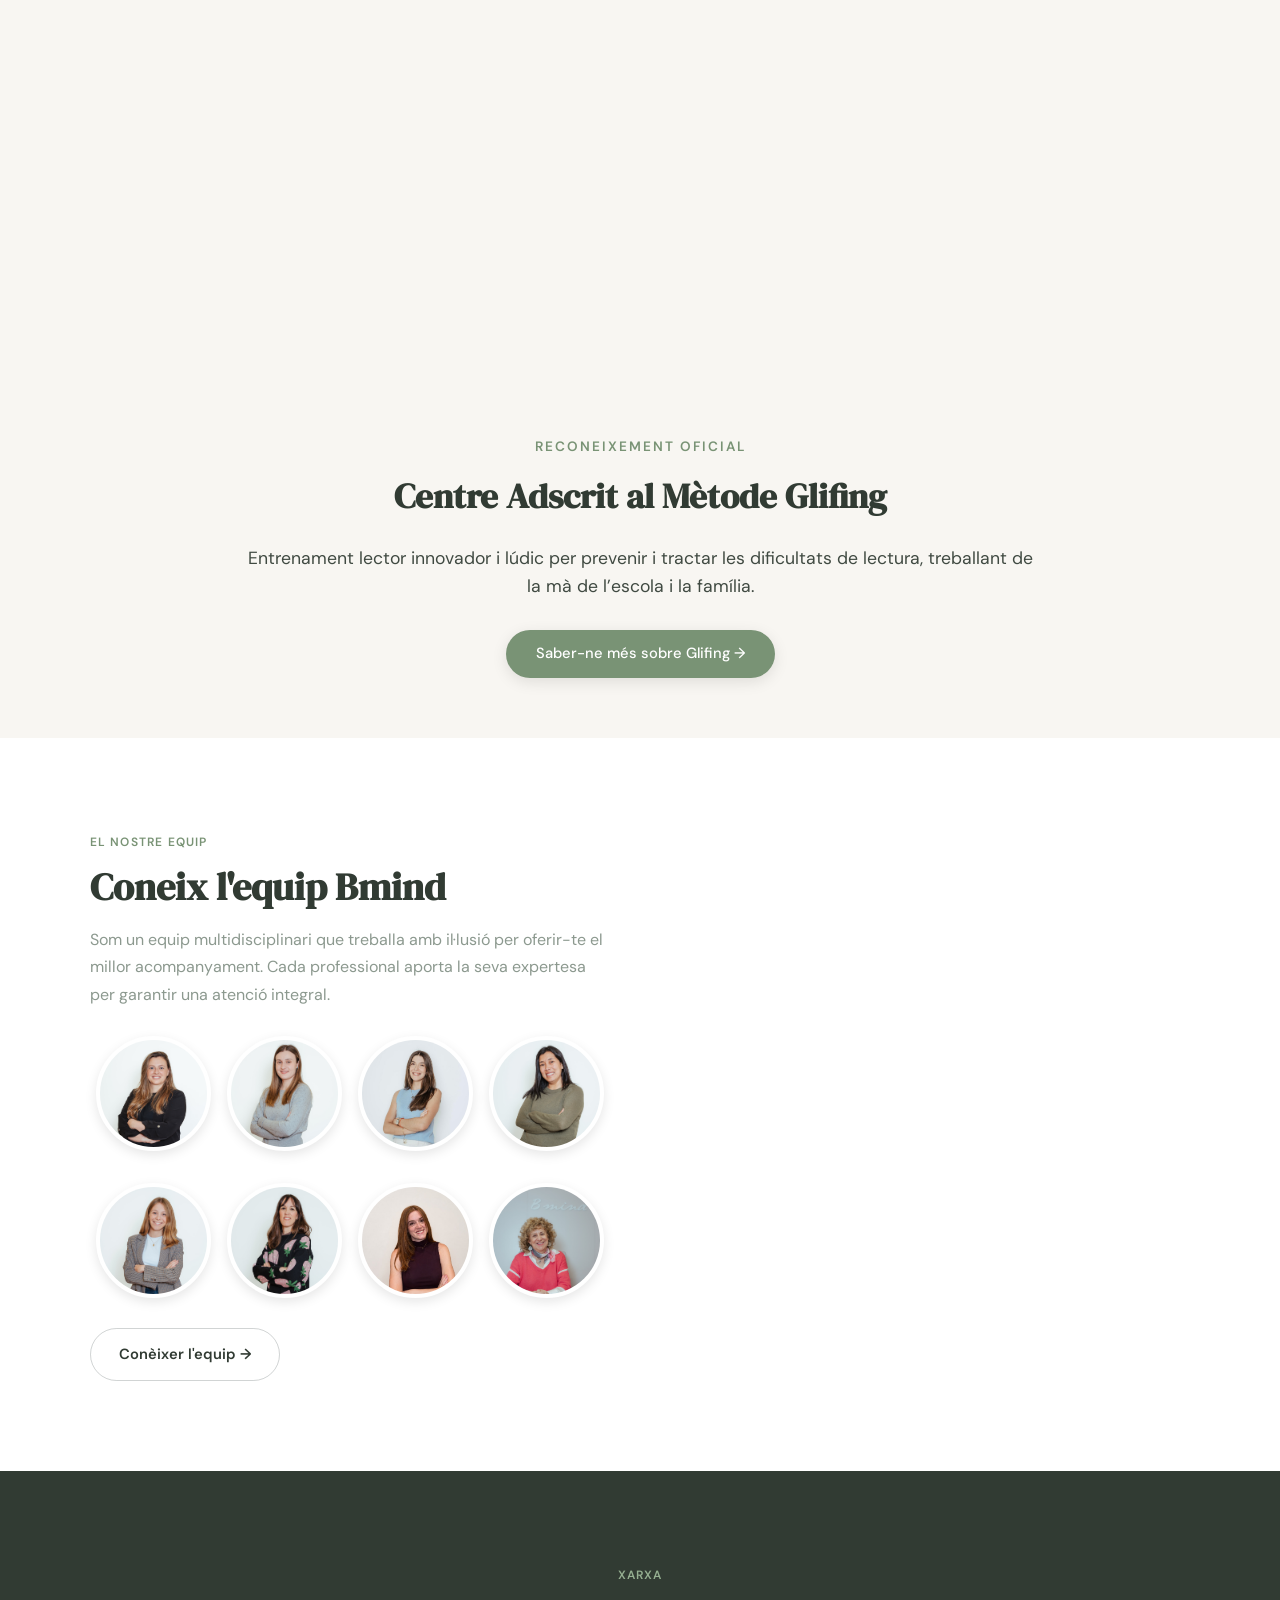
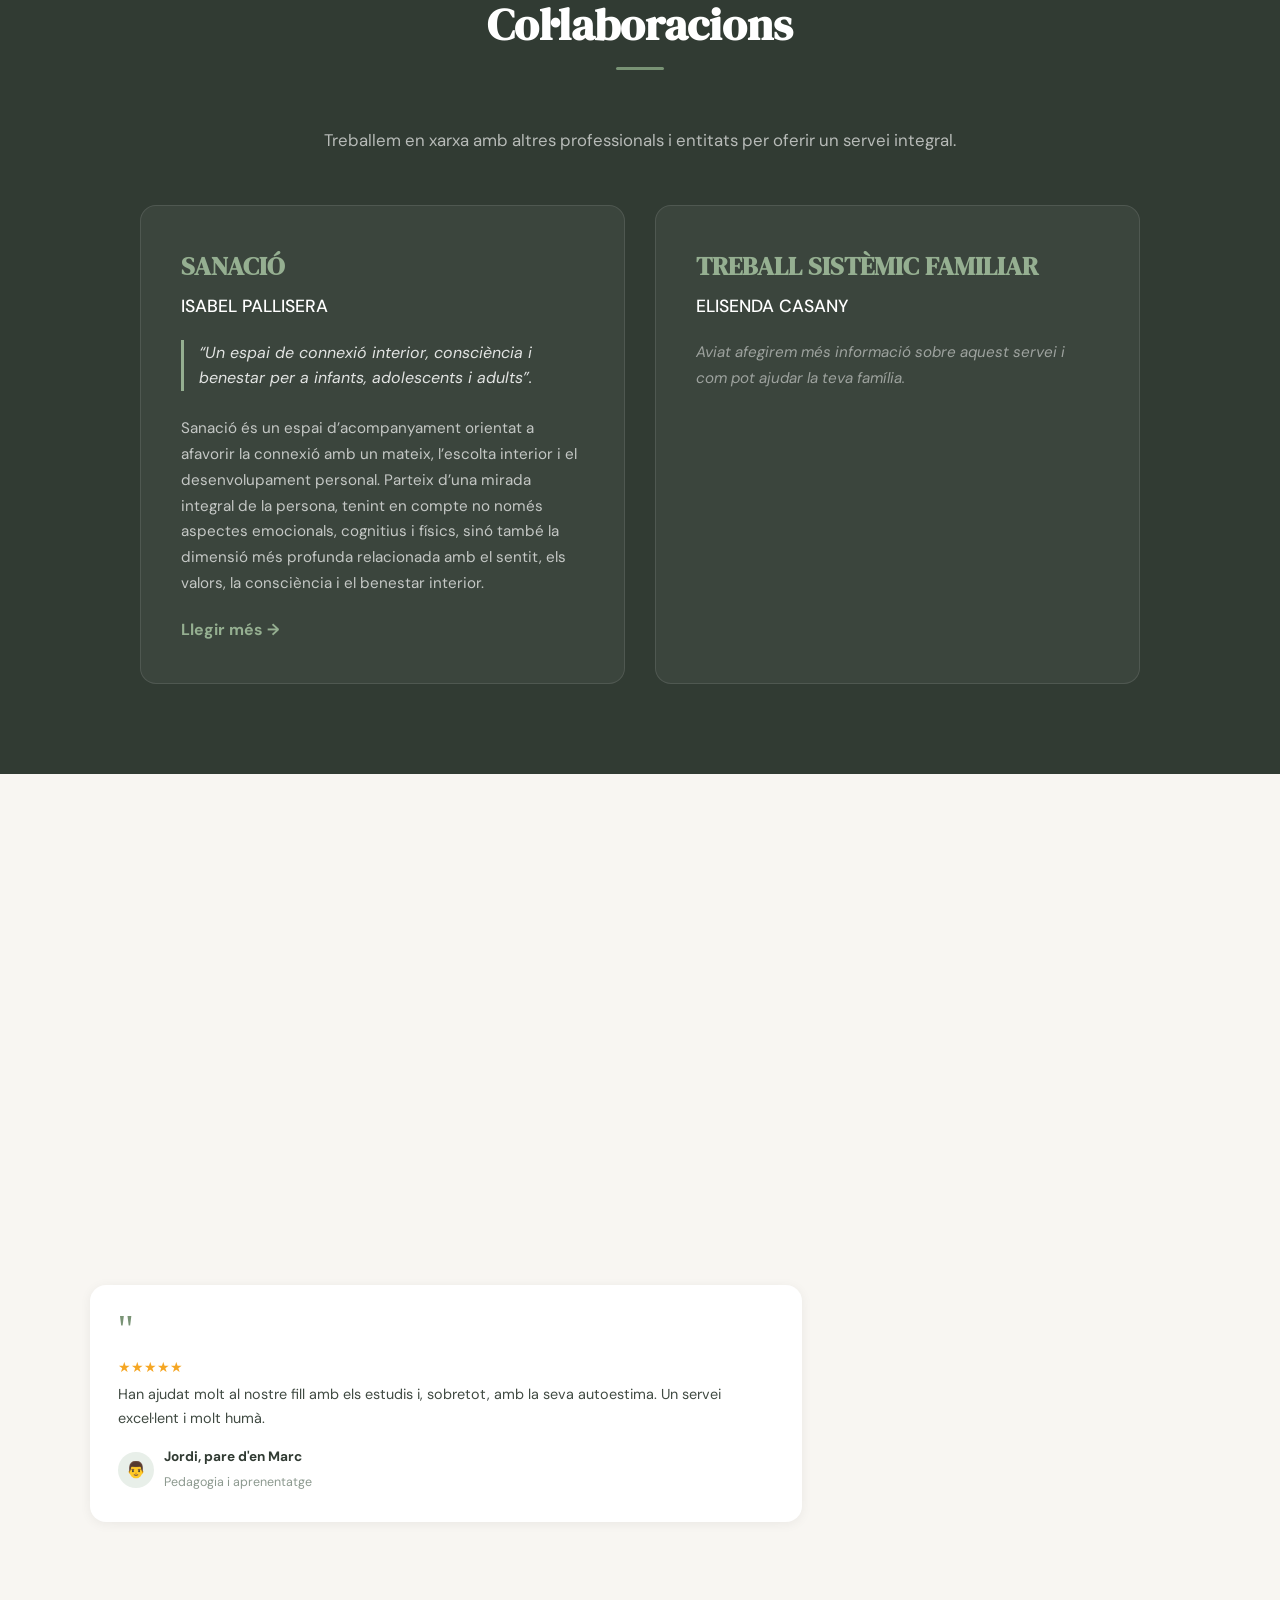
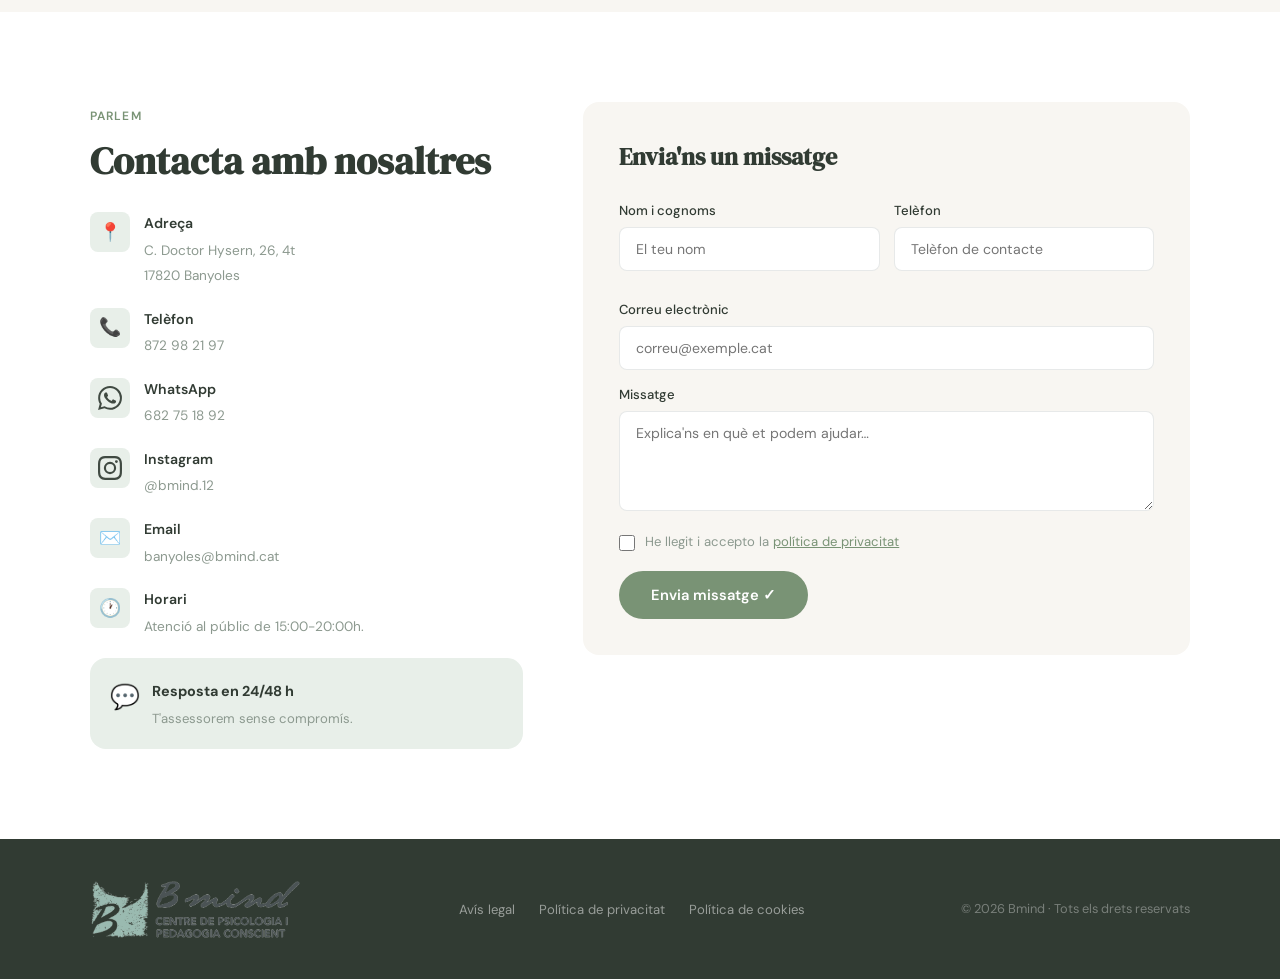
==== commit 0e75118f: "fine tunning" ====
--- a/index.html
+++ b/index.html
@@ -23,8 +23,8 @@
 <body>
 
   <!-- NAV -->
-  <nav>
-    <a href="#" class="logo">
+      <nav>
+    <a href="index.html" class="logo">
       <img src="images/transparent-image-2.png" alt="Bmind" style="height: 60px; width: auto;">
     </a>
     <ul class="nav-links">
@@ -328,6 +328,10 @@
               <svg class="avatar-text-svg" viewBox="0 0 170 170"><circle cx="85" cy="85" r="71" fill="none" stroke="rgba(255, 255, 255, 0.95)" stroke-width="24" /><text class="avatar-name" text-anchor="middle"><textPath href="#avatar-top-arc" startOffset="50%">Anna Cardó</textPath></text><text class="avatar-role" text-anchor="middle" dominant-baseline="hanging"><textPath href="#avatar-bottom-arc" startOffset="50%">Psicòloga</textPath></text></svg>
             </div>
             <div class="avatar" onclick="window.location.href='equip.html'">
+              <img src="images/optimized_photo.jpg" alt="Tània Heras" style="object-position: 40% 45%;">
+              <svg class="avatar-text-svg" viewBox="0 0 170 170"><circle cx="85" cy="85" r="71" fill="none" stroke="rgba(255, 255, 255, 0.95)" stroke-width="24" /><text class="avatar-name" text-anchor="middle"><textPath href="#avatar-top-arc" startOffset="50%">Tània Heras</textPath></text><text class="avatar-role" text-anchor="middle" dominant-baseline="hanging"><textPath href="#avatar-bottom-arc" startOffset="50%">Psicòloga</textPath></text></svg>
+            </div>
+            <div class="avatar" onclick="window.location.href='equip.html'">
               <img src="images/Equip_7.jpg" alt="Equip 7">
               <svg class="avatar-text-svg" viewBox="0 0 170 170"><circle cx="85" cy="85" r="71" fill="none" stroke="rgba(255, 255, 255, 0.95)" stroke-width="24" /><text class="avatar-name" text-anchor="middle"><textPath href="#avatar-top-arc" startOffset="50%">Rosa Masdevall</textPath></text><text class="avatar-role" text-anchor="middle" dominant-baseline="hanging"><textPath href="#avatar-bottom-arc" startOffset="50%">Recepció</textPath></text></svg>
             </div>
@@ -455,6 +459,17 @@
           </div>
         </div>
         <div class="info-item">
+          <div class="info-icon" style="display:flex; align-items:center; justify-content:center;">
+            <svg xmlns="http://www.w3.org/2000/svg" width="24" height="24" viewBox="0 0 24 24" fill="currentColor">
+              <path d="M12 2.163c3.204 0 3.584.012 4.85.07 3.252.148 4.771 1.691 4.919 4.919.058 1.265.069 1.645.069 4.849 0 3.205-.012 3.584-.069 4.849-.149 3.225-1.664 4.771-4.919 4.919-1.266.058-1.644.07-4.85.07-3.204 0-3.584-.012-4.849-.07-3.26-.149-4.771-1.699-4.919-4.92-.058-1.265-.07-1.644-.07-4.849 0-3.204.013-3.583.07-4.849.149-3.227 1.664-4.771 4.919-4.919 1.266-.057 1.645-.069 4.849-.069zM12 0C8.741 0 8.333.014 7.053.072 2.695.272.273 2.69.073 7.052.014 8.333 0 8.741 0 12c0 3.259.014 3.668.072 4.948.2 4.358 2.618 6.78 6.98 6.98C8.333 23.986 8.741 24 12 24c3.259 0 3.668-.014 4.948-.072 4.354-.2 6.782-2.618 6.979-6.98.059-1.28.073-1.689.073-4.948 0-3.259-.014-3.667-.072-4.947-.196-4.354-2.617-6.78-6.979-6.98C15.668.014 15.259 0 12 0zm0 5.838a6.162 6.162 0 100 12.324 6.162 6.162 0 000-12.324zM12 16a4 4 0 110-8 4 4 0 010 8zm6.406-11.845a1.44 1.44 0 100 2.881 1.44 1.44 0 000-2.881z"/>
+            </svg>
+          </div>
+          <div>
+            <strong>Instagram</strong>
+            <span><a href="https://www.instagram.com/bmind.12/" target="_blank" style="color: inherit; text-decoration: none;">@bmind.12</a></span>
+          </div>
+        </div>
+        <div class="info-item">
           <div class="info-icon">✉️</div>
           <div>
             <strong>Email</strong>
@@ -516,13 +531,6 @@
     <div class="footer-logo">
       <img src="images/transparent-image-2.png" alt="Bmind" style="height: 60px; width: auto;">
     </div>
-    <ul class="footer-nav">
-      <li><a href="#">Inici</a></li>
-      <li><a href="#services">Serveis</a></li>
-      <li><a href="#team">Equip</a></li>
-      <li><a href="#collaborations">Col·laboracions</a></li>
-      <li><a href="#contact">Contacte</a></li>
-    </ul>
     <ul class="footer-links">
       <li><a href="avis-legal.html">Avís legal</a></li>
       <li><a href="politica-de-privacitat.html">Política de privacitat</a></li>
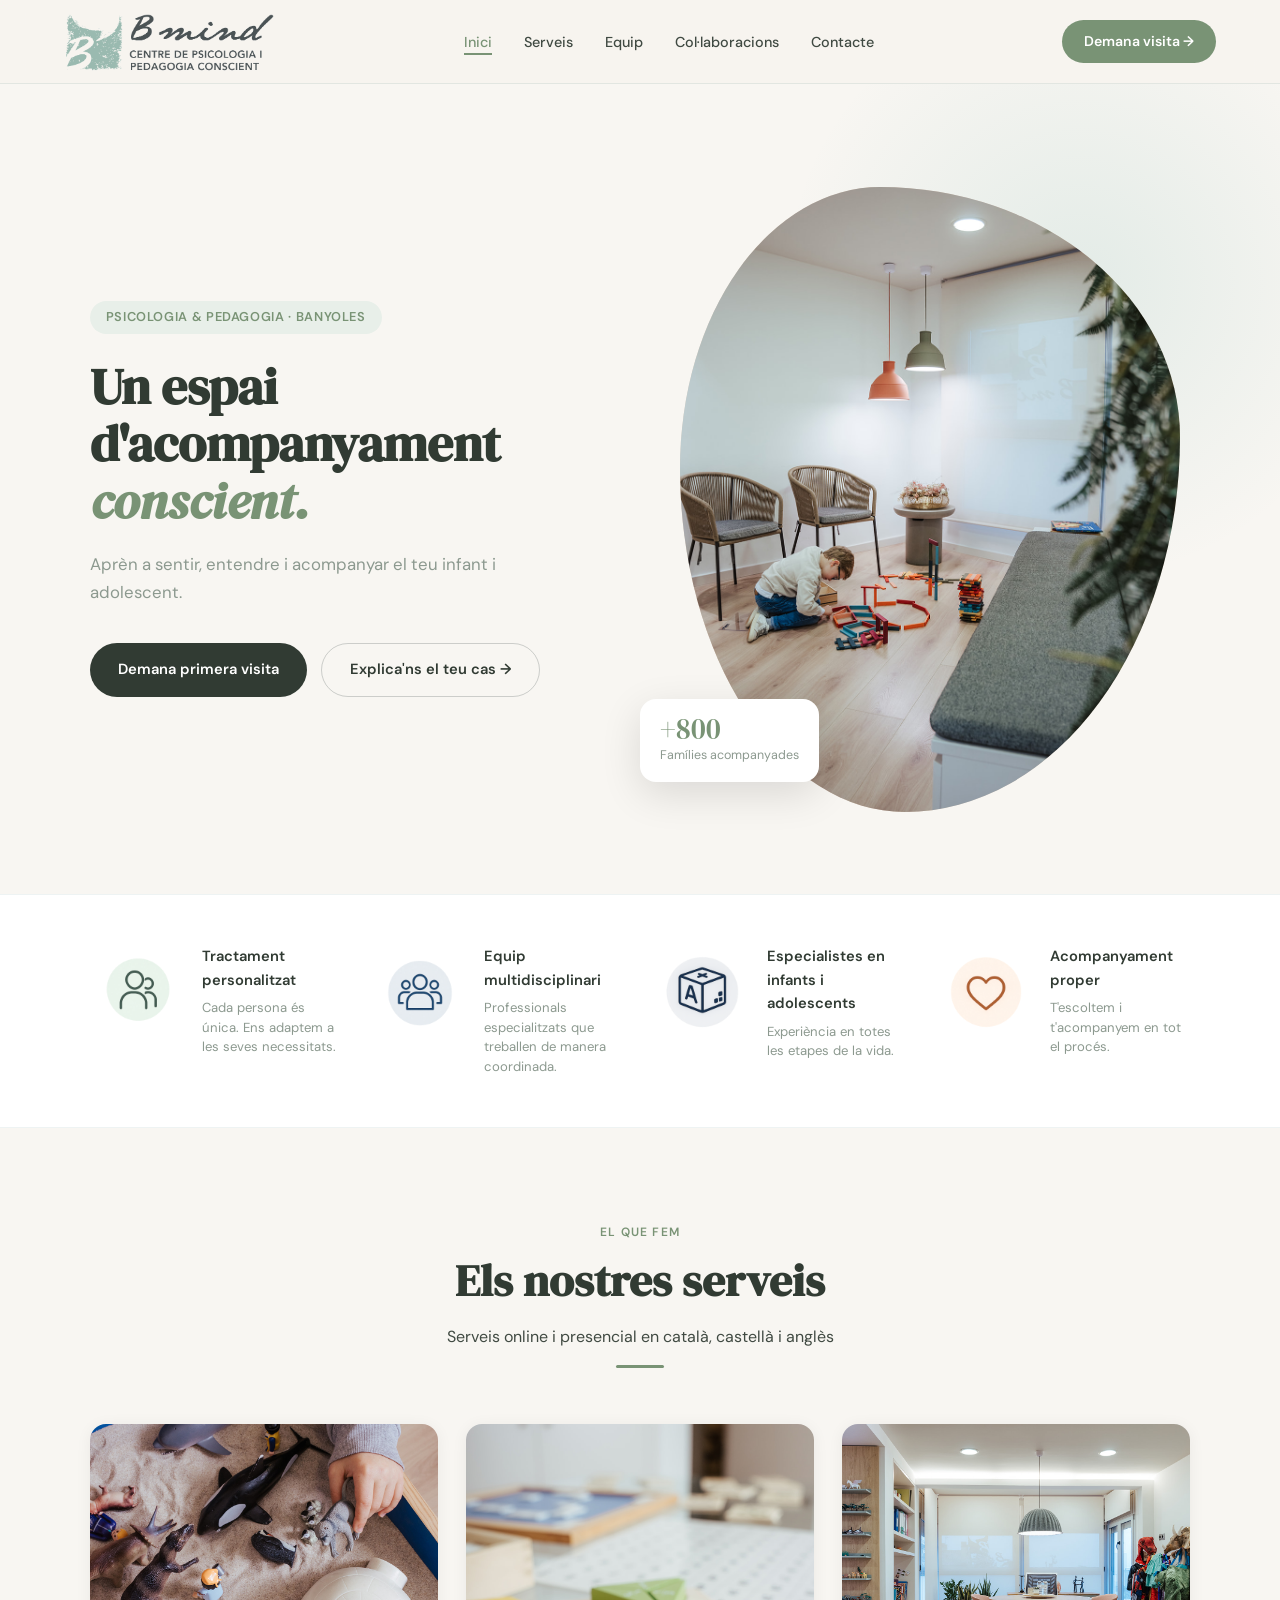
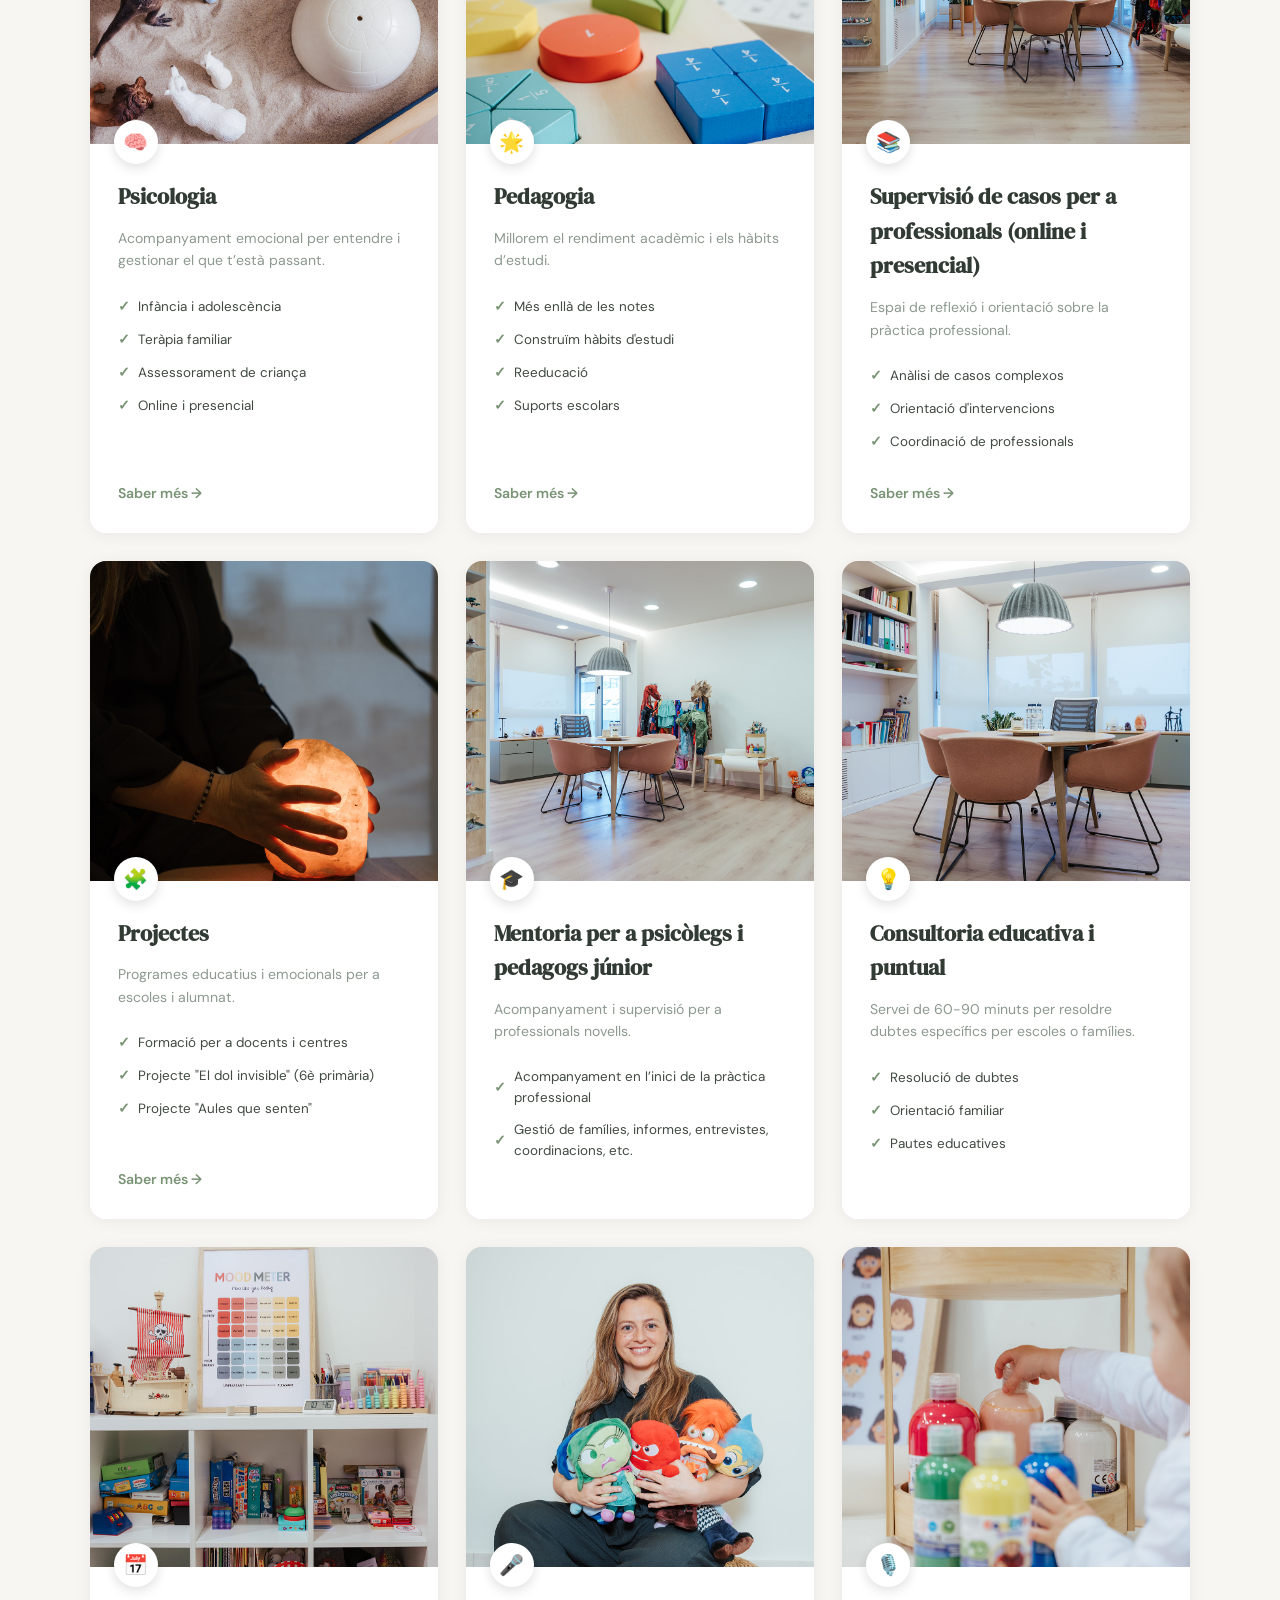
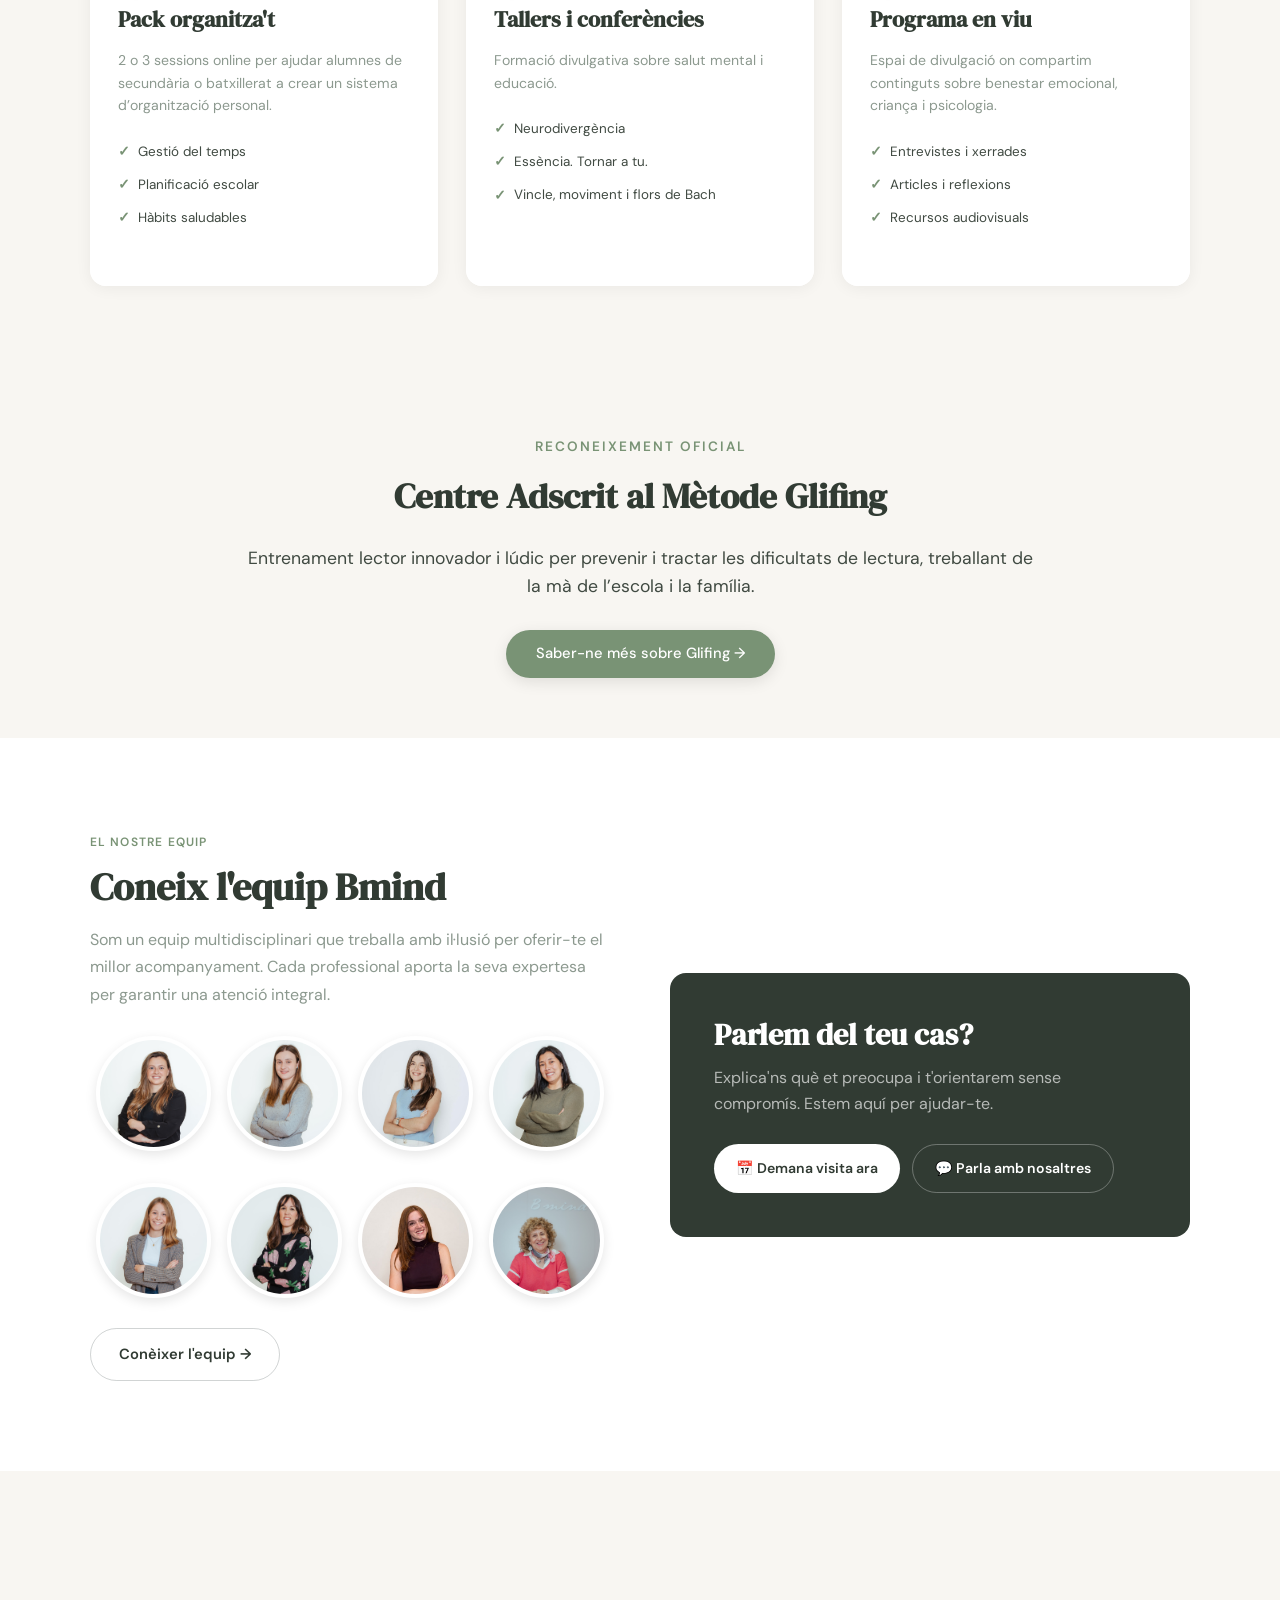
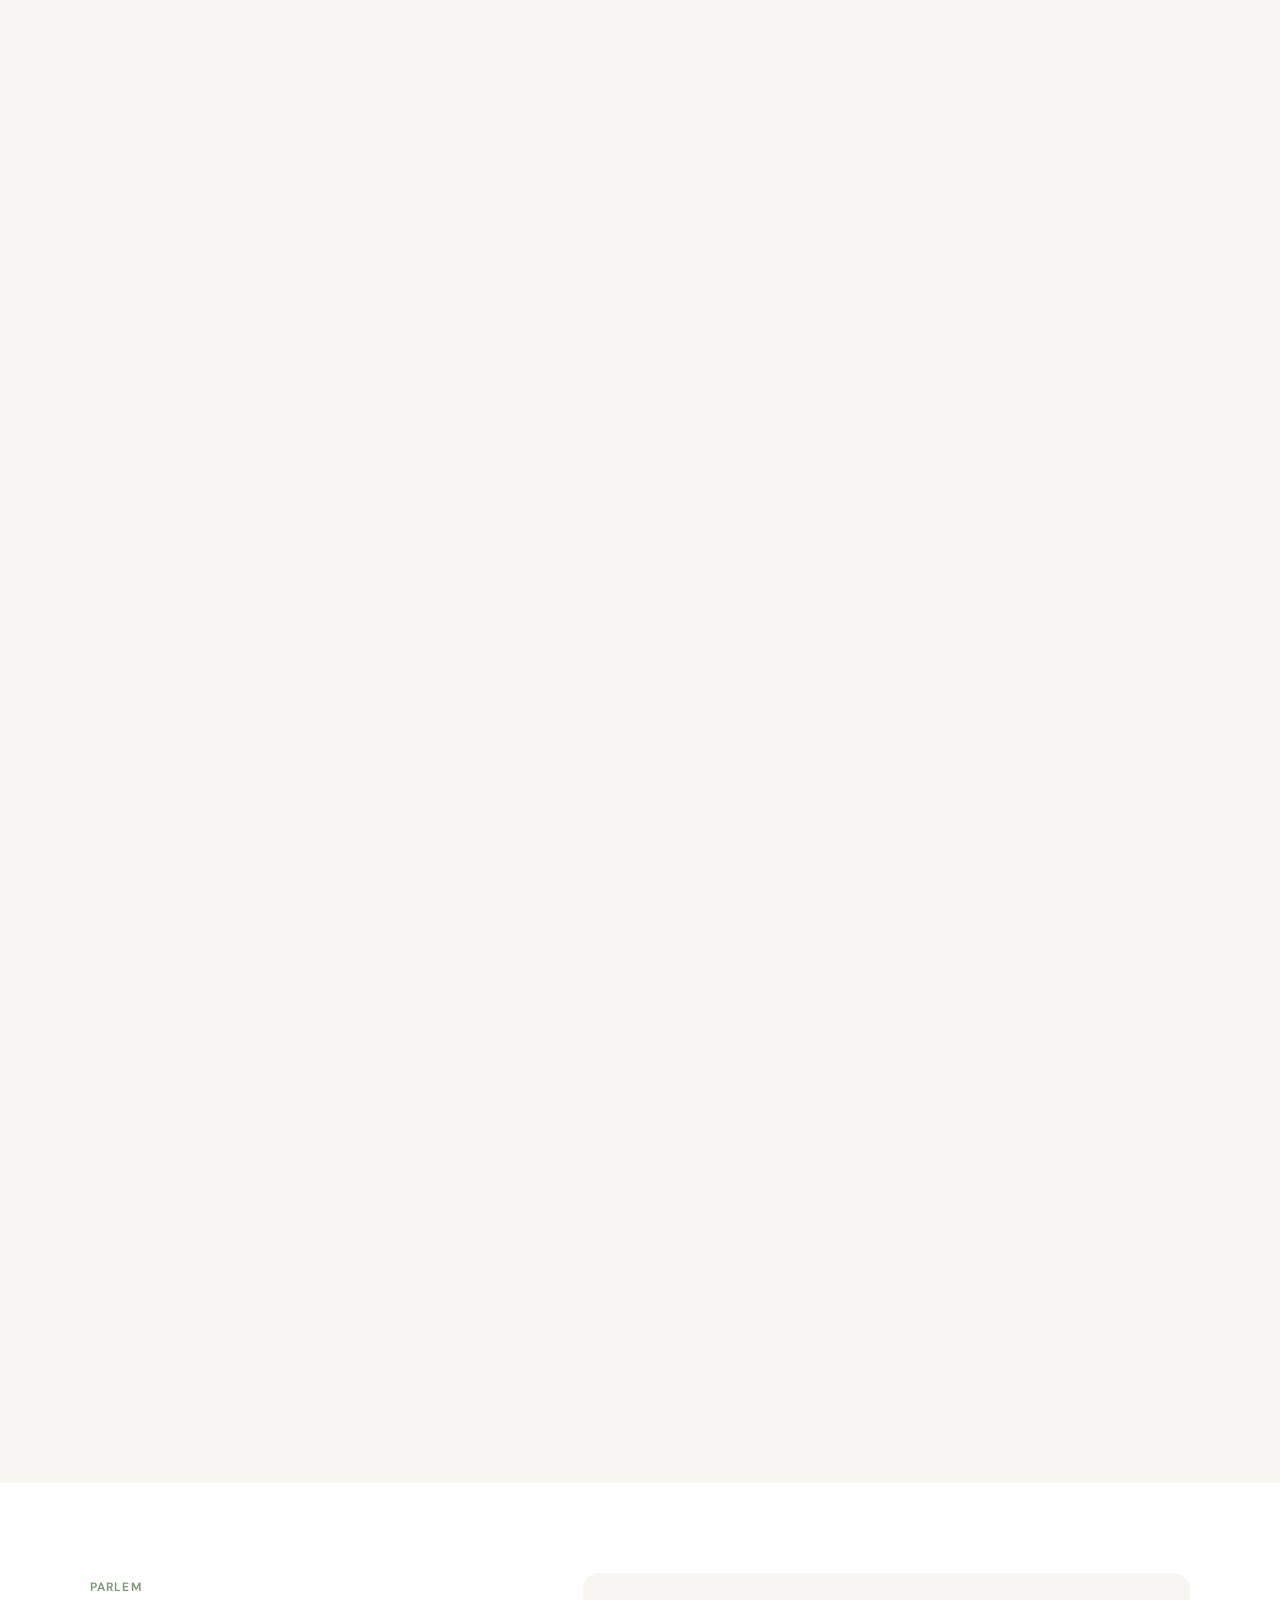
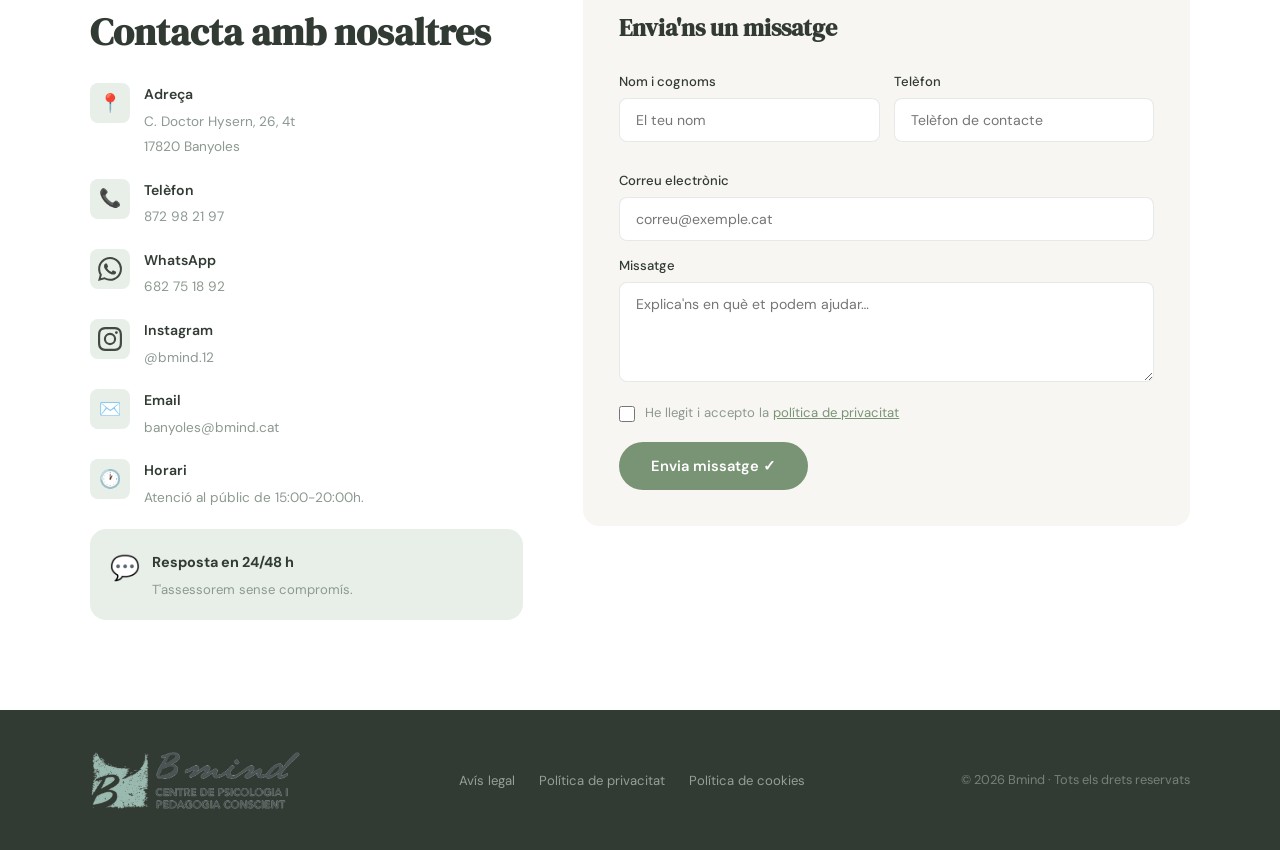
==== commit fbec1104: "family names updated" ====
--- a/index.html
+++ b/index.html
@@ -311,11 +311,11 @@
             </div>
             <div class="avatar" onclick="window.location.href='equip.html'">
               <img src="images/foto_andrea.jpg" alt="Andrea">
-              <svg class="avatar-text-svg" viewBox="0 0 170 170"><circle cx="85" cy="85" r="71" fill="none" stroke="rgba(255, 255, 255, 0.95)" stroke-width="24" /><text class="avatar-name" text-anchor="middle"><textPath href="#avatar-top-arc" startOffset="50%">Andrea</textPath></text><text class="avatar-role" text-anchor="middle" dominant-baseline="hanging"><textPath href="#avatar-bottom-arc" startOffset="50%">Psicòloga</textPath></text></svg>
+              <svg class="avatar-text-svg" viewBox="0 0 170 170"><circle cx="85" cy="85" r="71" fill="none" stroke="rgba(255, 255, 255, 0.95)" stroke-width="24" /><text class="avatar-name" text-anchor="middle"><textPath href="#avatar-top-arc" startOffset="50%">Andrea Coloma</textPath></text><text class="avatar-role" text-anchor="middle" dominant-baseline="hanging"><textPath href="#avatar-bottom-arc" startOffset="50%">Psicòloga</textPath></text></svg>
             </div>
             <div class="avatar" onclick="window.location.href='equip.html'">
               <img src="images/Equip_4.jpg" alt="Equip 4">
-              <svg class="avatar-text-svg" viewBox="0 0 170 170"><circle cx="85" cy="85" r="71" fill="none" stroke="rgba(255, 255, 255, 0.95)" stroke-width="24" /><text class="avatar-name" text-anchor="middle"><textPath href="#avatar-top-arc" startOffset="50%">Patricia</textPath></text><text class="avatar-role" text-anchor="middle" dominant-baseline="hanging"><textPath href="#avatar-bottom-arc" startOffset="50%">Pedagoga</textPath></text></svg>
+              <svg class="avatar-text-svg" viewBox="0 0 170 170"><circle cx="85" cy="85" r="71" fill="none" stroke="rgba(255, 255, 255, 0.95)" stroke-width="24" /><text class="avatar-name" text-anchor="middle"><textPath href="#avatar-top-arc" startOffset="50%">Patrícia Rodríguez</textPath></text><text class="avatar-role" text-anchor="middle" dominant-baseline="hanging"><textPath href="#avatar-bottom-arc" startOffset="50%">Pedagoga</textPath></text></svg>
             </div>
           </div>
           <div class="team-avatars" style="margin: 0; justify-content: center;">
@@ -371,12 +371,6 @@
         </div>
         <p style="color: rgba(255,255,255,0.7); font-size: 0.95rem; margin-bottom: 0; line-height: 1.7;">Sanació és un espai d’acompanyament orientat a afavorir la connexió amb un mateix, l’escolta interior i el desenvolupament personal. Parteix d’una mirada integral de la persona, tenint en compte no només aspectes emocionals, cognitius i físics, sinó també la dimensió més profunda relacionada amb el sentit, els valors, la consciència i el benestar interior.</p>
         <p style="margin-top: 20px;"><span style="color: var(--teal-light); font-weight: bold; text-decoration: none;">Llegir més &rarr;</span></p>
-      </div>
-
-      <div class="collab-card" style="background: rgba(255,255,255,0.05); padding: 40px; border-radius: 16px; border: 1px solid rgba(255,255,255,0.1); transition: transform 0.3s; cursor: default;" onmouseover="this.style.transform='translateY(-5px)';" onmouseout="this.style.transform='none';">
-        <h3 style="color: var(--teal-light); margin-bottom: 5px; font-family: 'DM Serif Display', serif; font-size: 1.6rem;">TREBALL SISTÈMIC FAMILIAR</h3>
-        <h4 style="color: white; margin-bottom: 20px; font-weight: 500; font-size: 1.1rem;">ELISENDA CASANY</h4>
-        <p style="color: rgba(255,255,255,0.5); font-size: 0.95rem; font-style: italic; line-height: 1.7;">Aviat afegirem més informació sobre aquest servei i com pot ajudar la teva família.</p>
       </div>
 
 
--- a/style.css
+++ b/style.css
@@ -482,8 +482,9 @@
   }
   .avatar-name {
     fill: var(--dark);
-    font-family: 'DM Serif Display', serif;
+    font-family: 'DM Sans', sans-serif;
     font-size: 15px;
+    font-weight: 500;
     letter-spacing: 0;
   }
   .avatar-role {
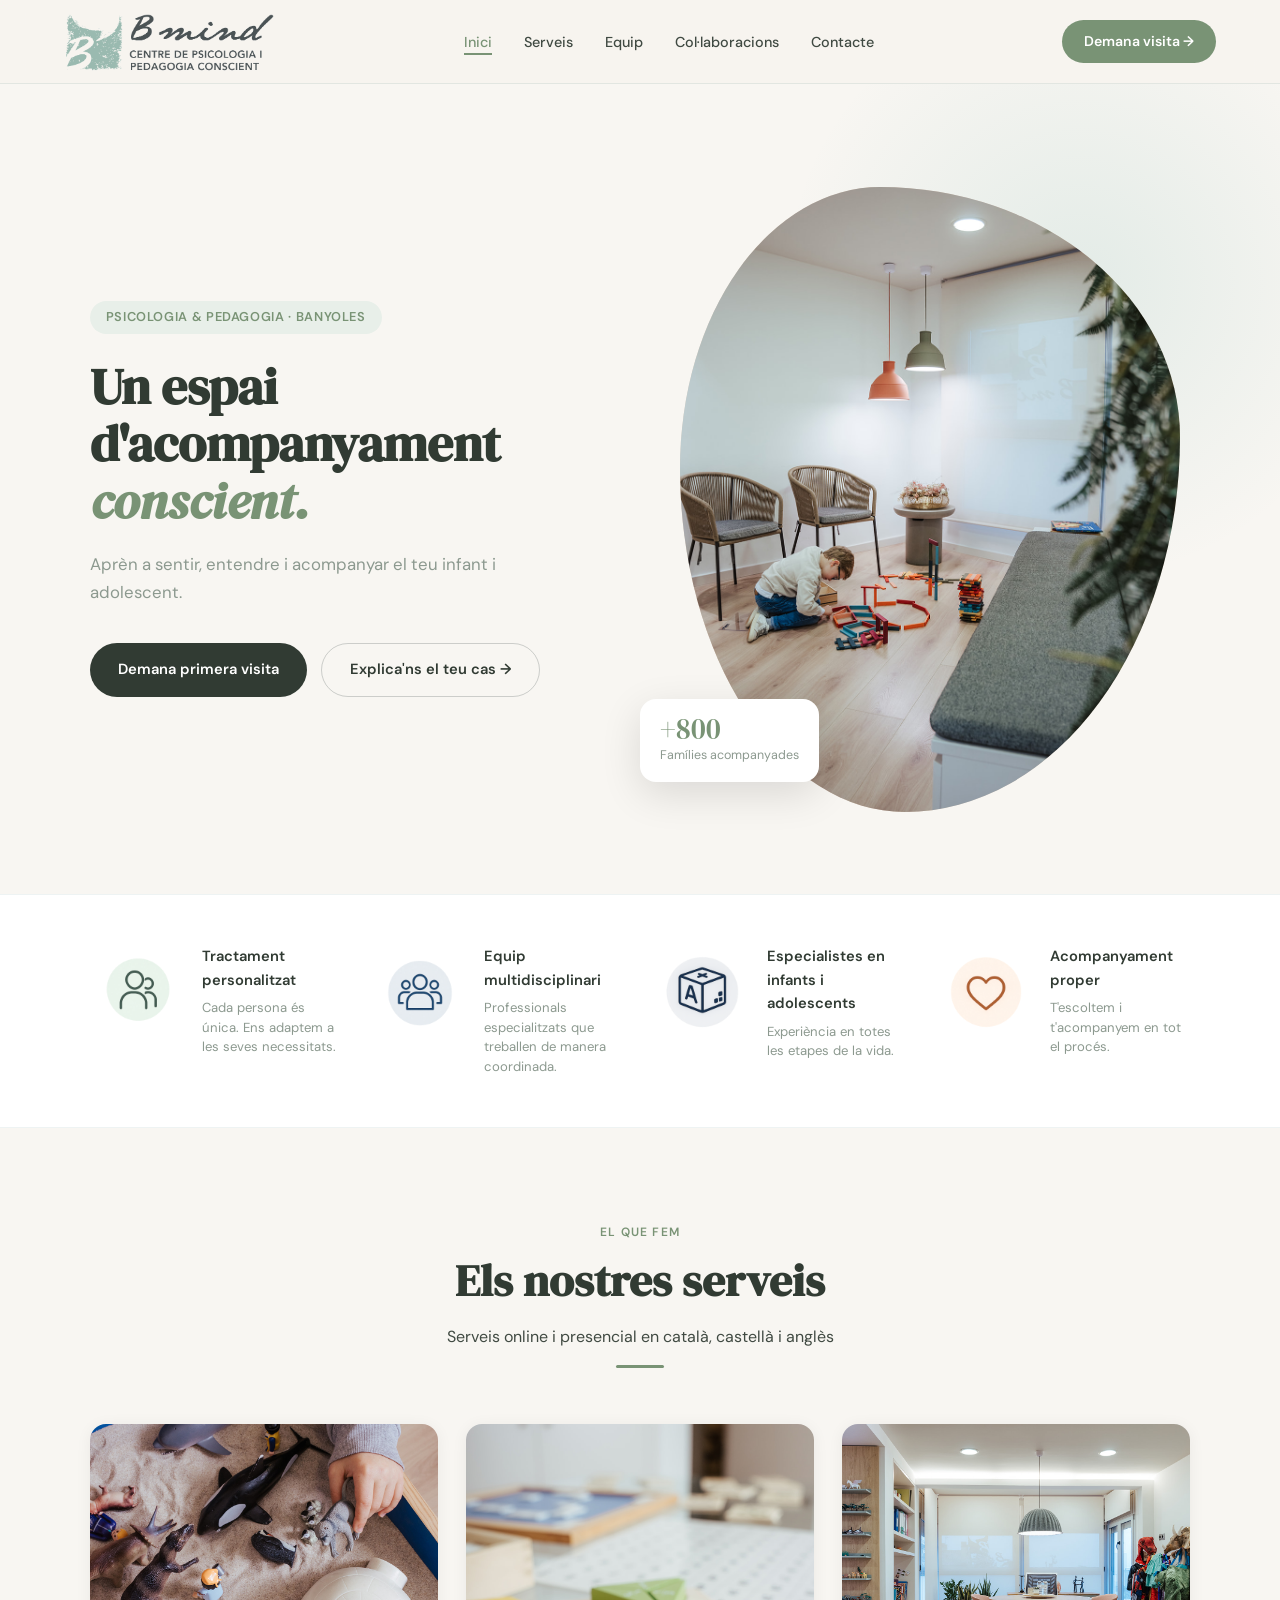
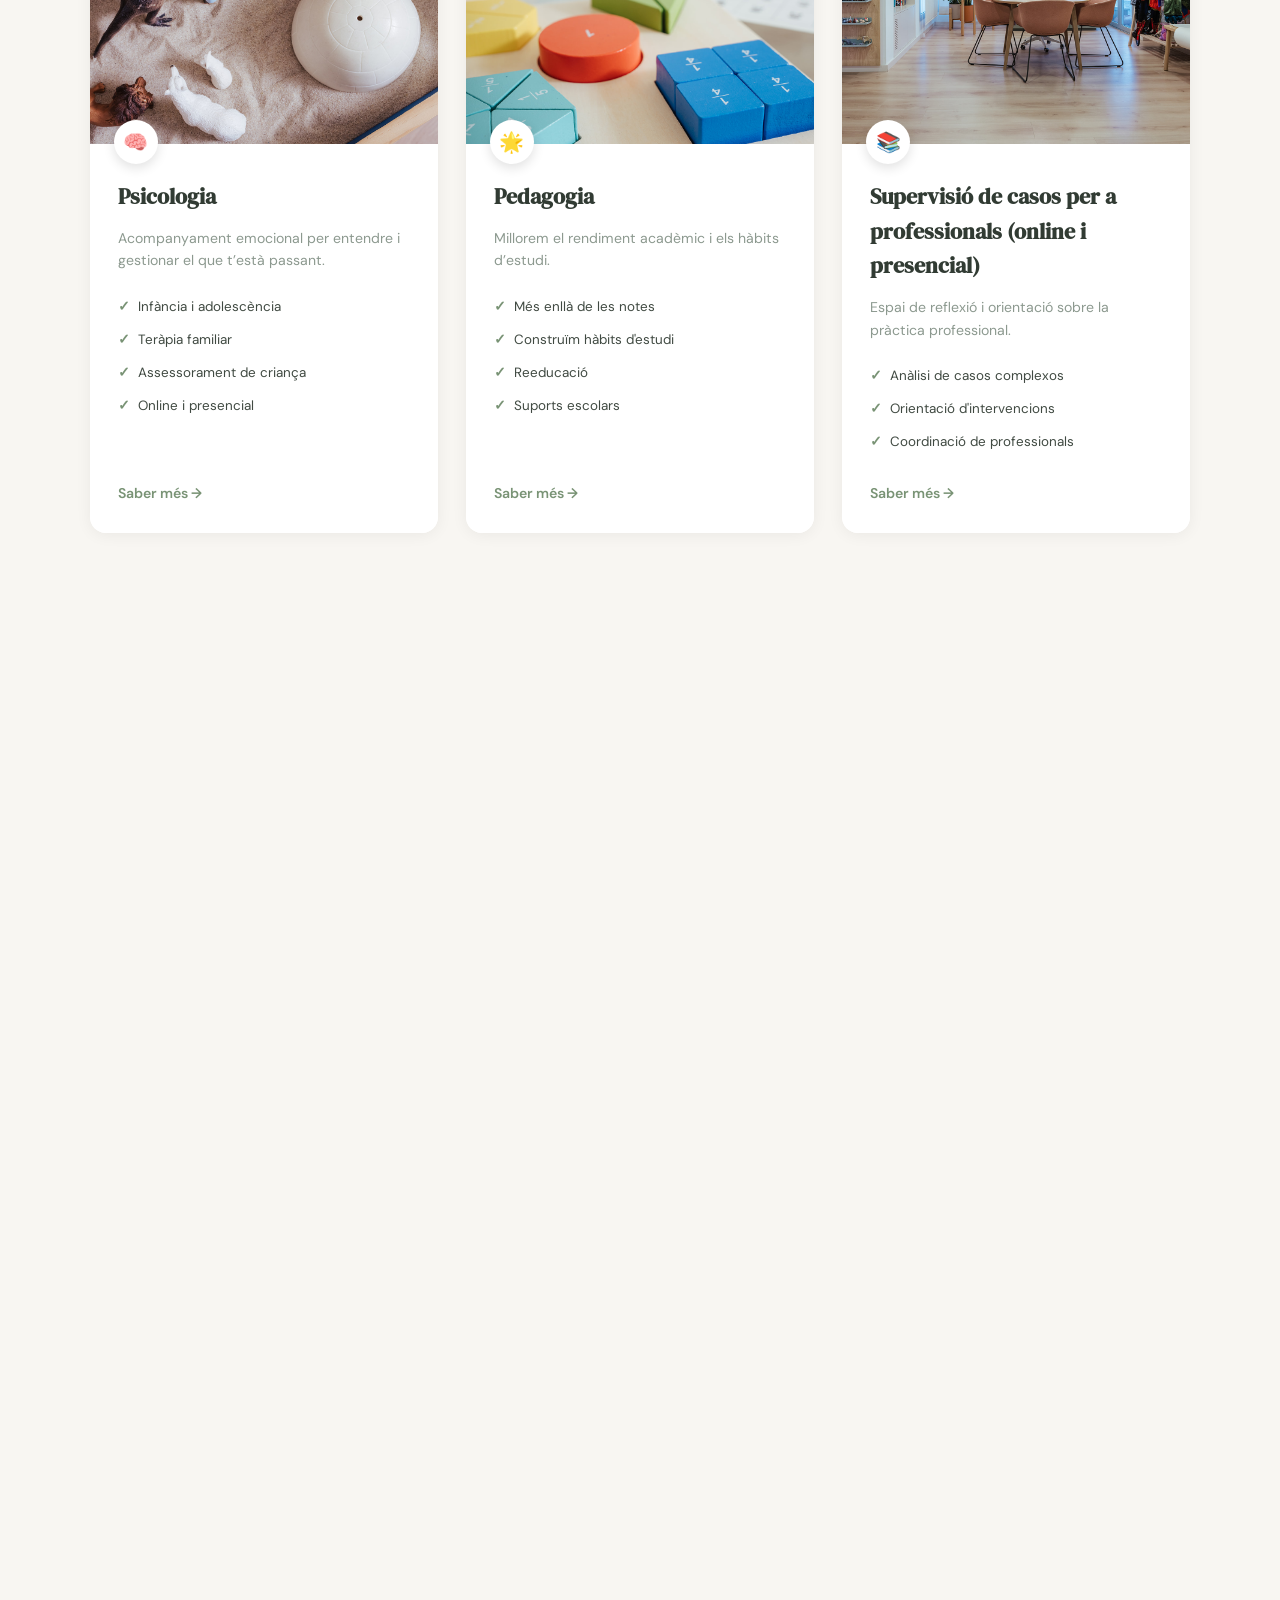
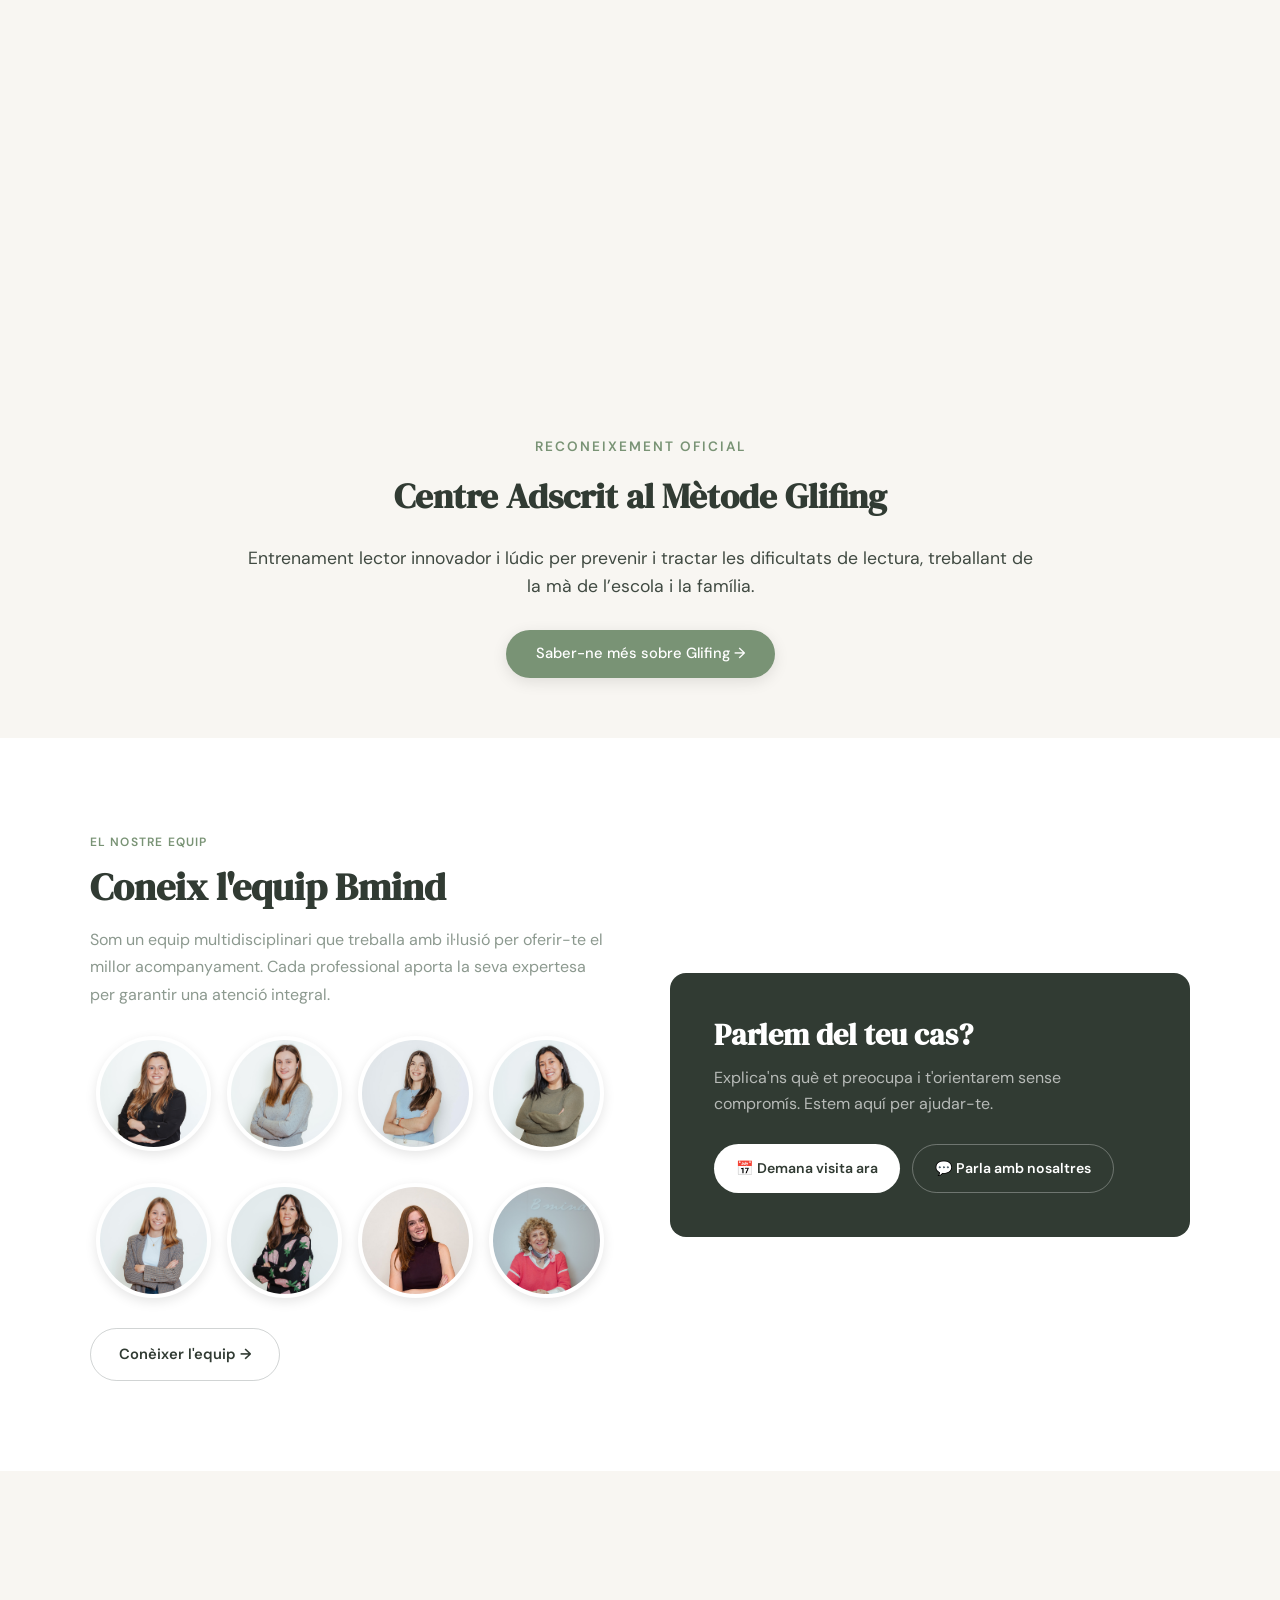
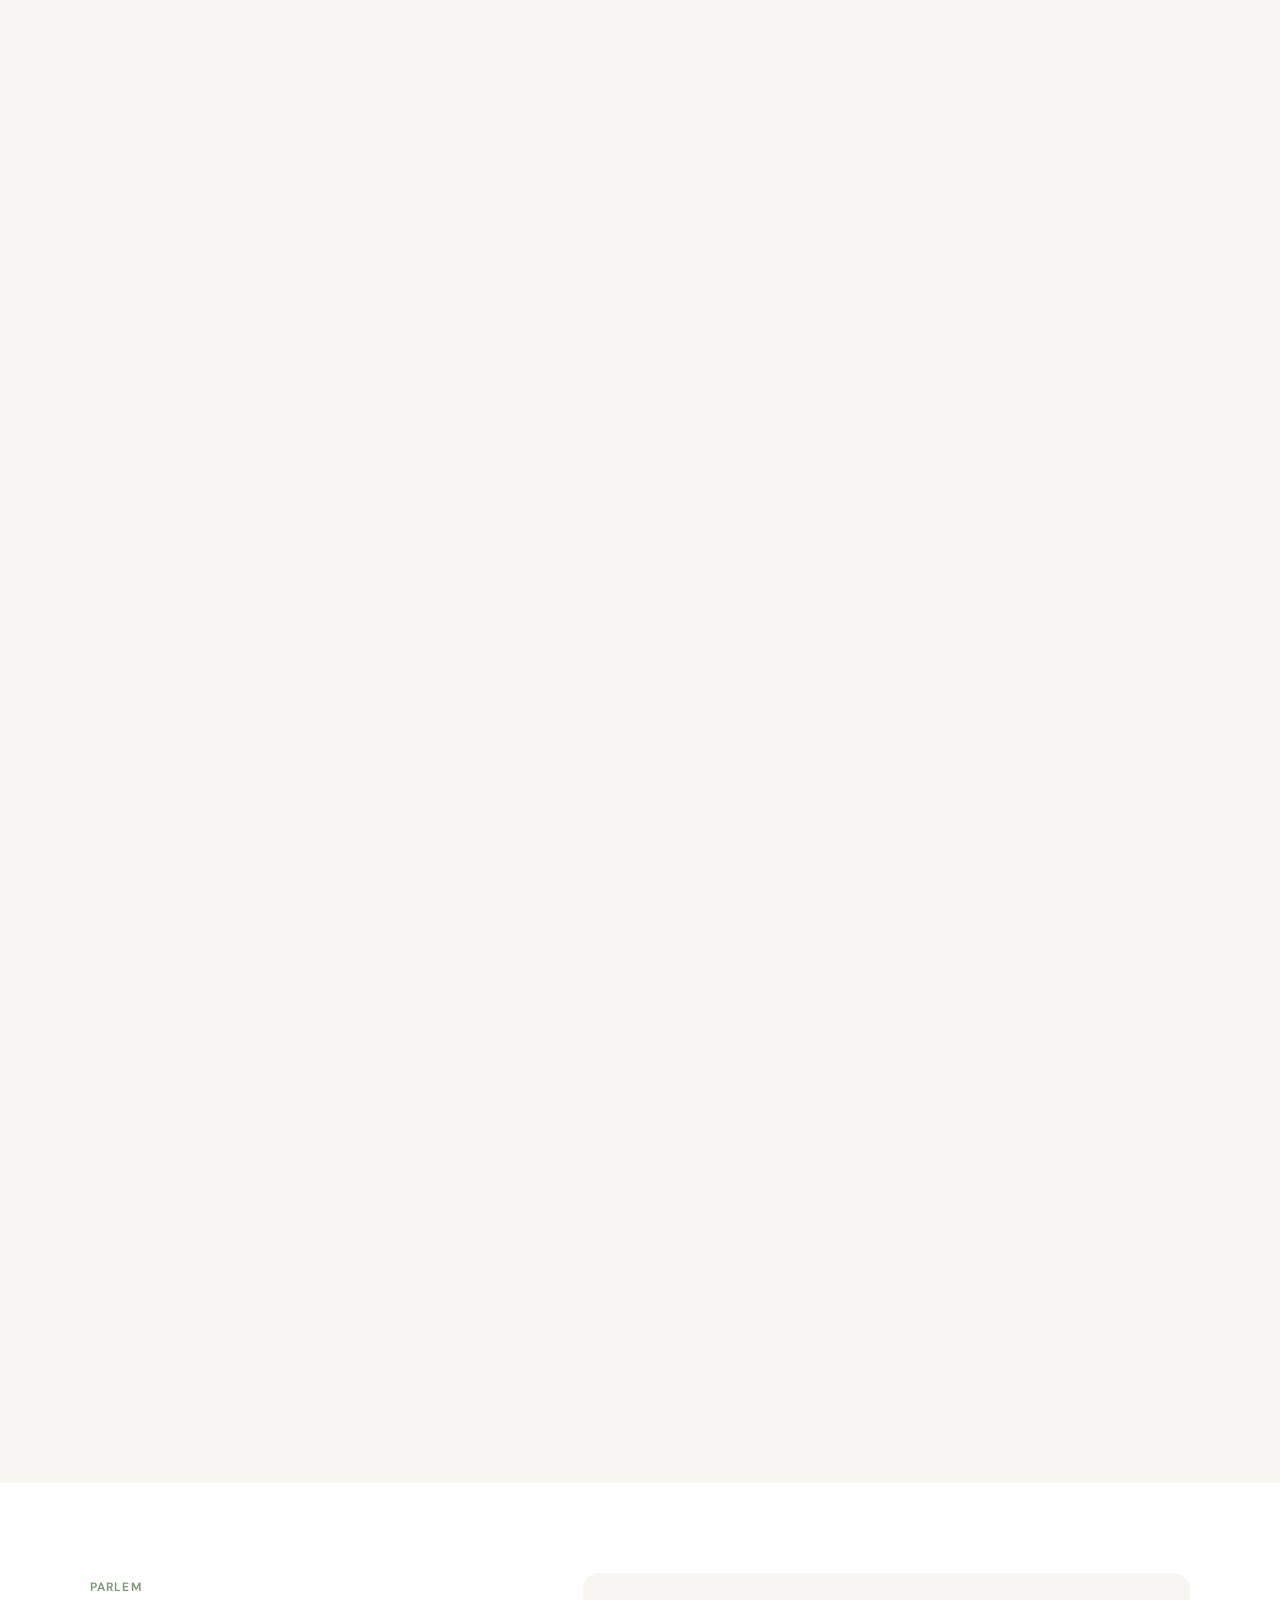
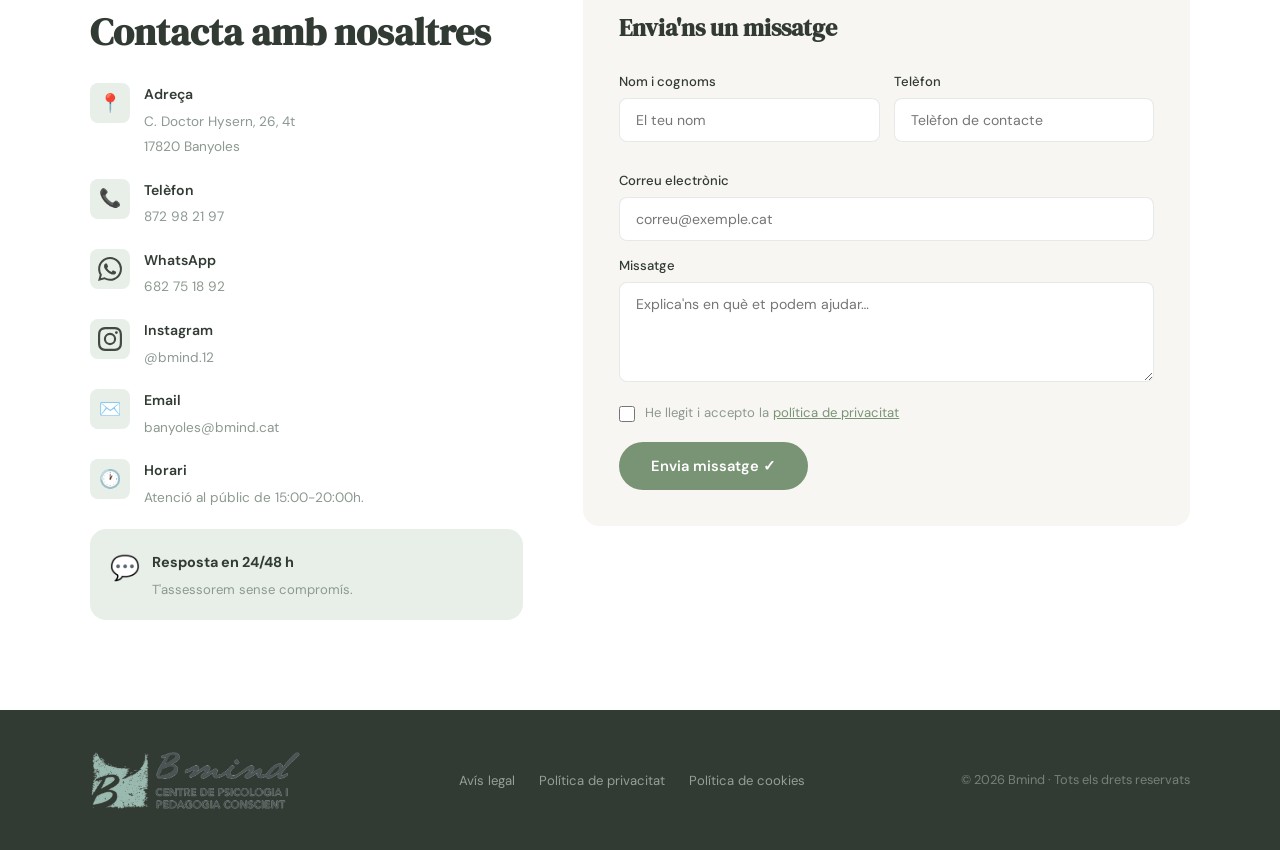
==== commit 27327222: "mail updated to banyoles@bmind.cat" ====
--- a/index.html
+++ b/index.html
@@ -489,7 +489,7 @@
       <div class="contact-form fade-up" style="transition-delay:0.15s">
         <h3 style="font-family:'DM Serif Display',serif;font-size:1.5rem;color:var(--dark);margin-bottom:24px">Envia'ns
           un missatge</h3>
-        <form action="https://formsubmit.co/adriaguixa@gmail.com" method="POST">
+        <form action="https://formsubmit.co/banyoles@bmind.cat" method="POST">
           <input type="hidden" name="_subject" value="Nou missatge des de la web Bmind">
           <input type="hidden" name="_template" value="table">
           <div class="form-row">
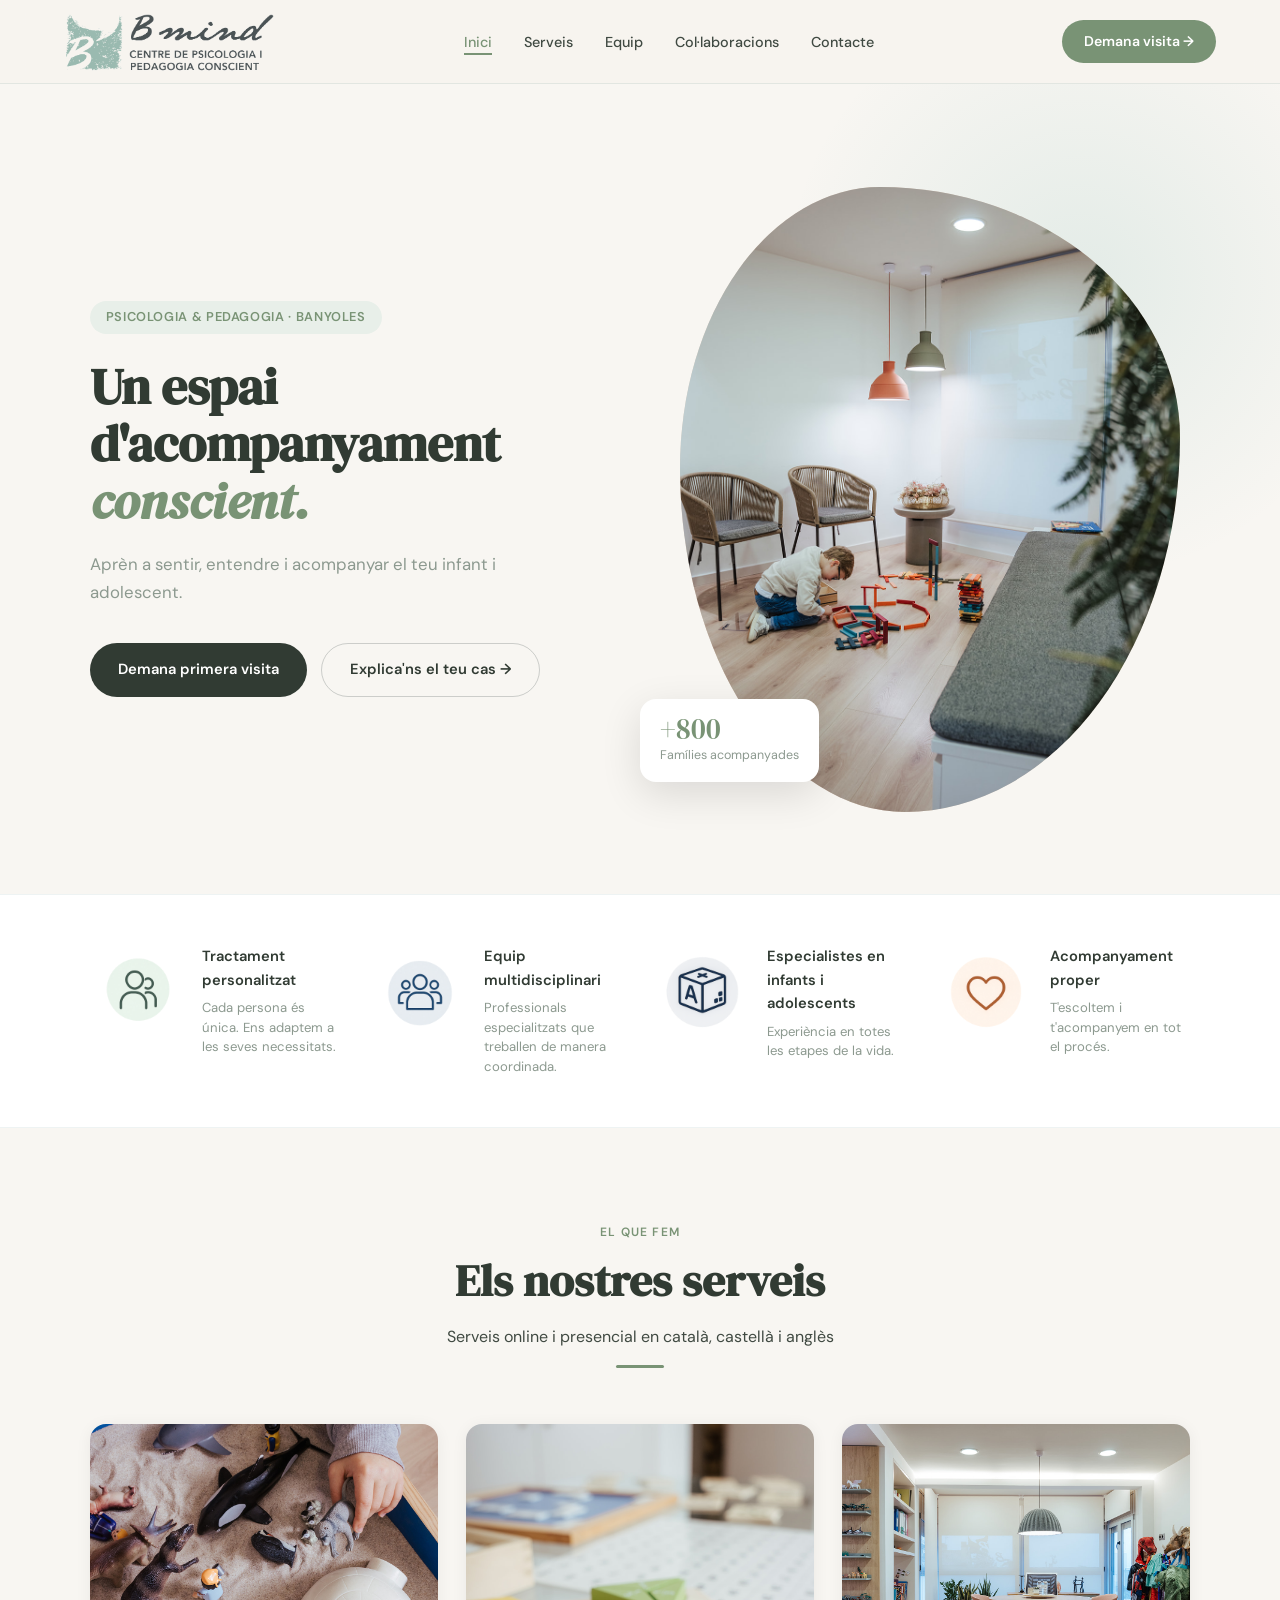
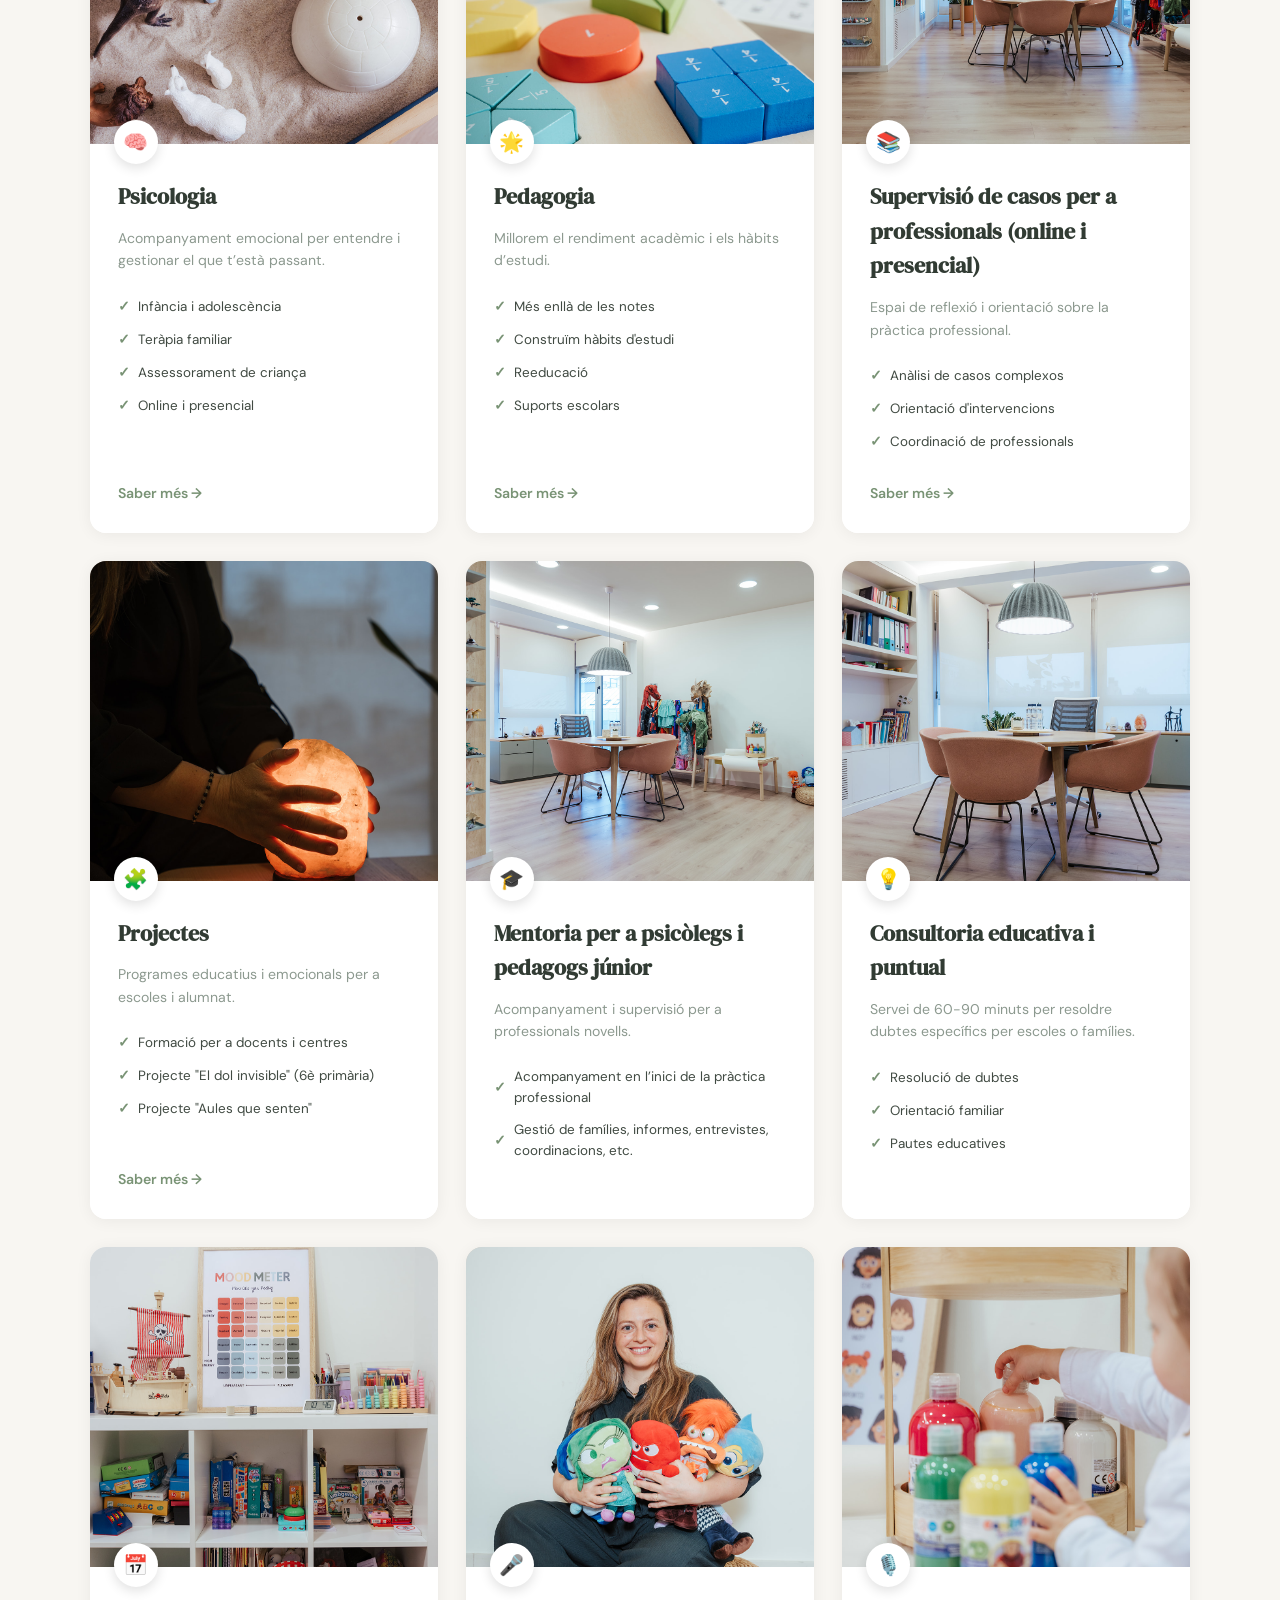
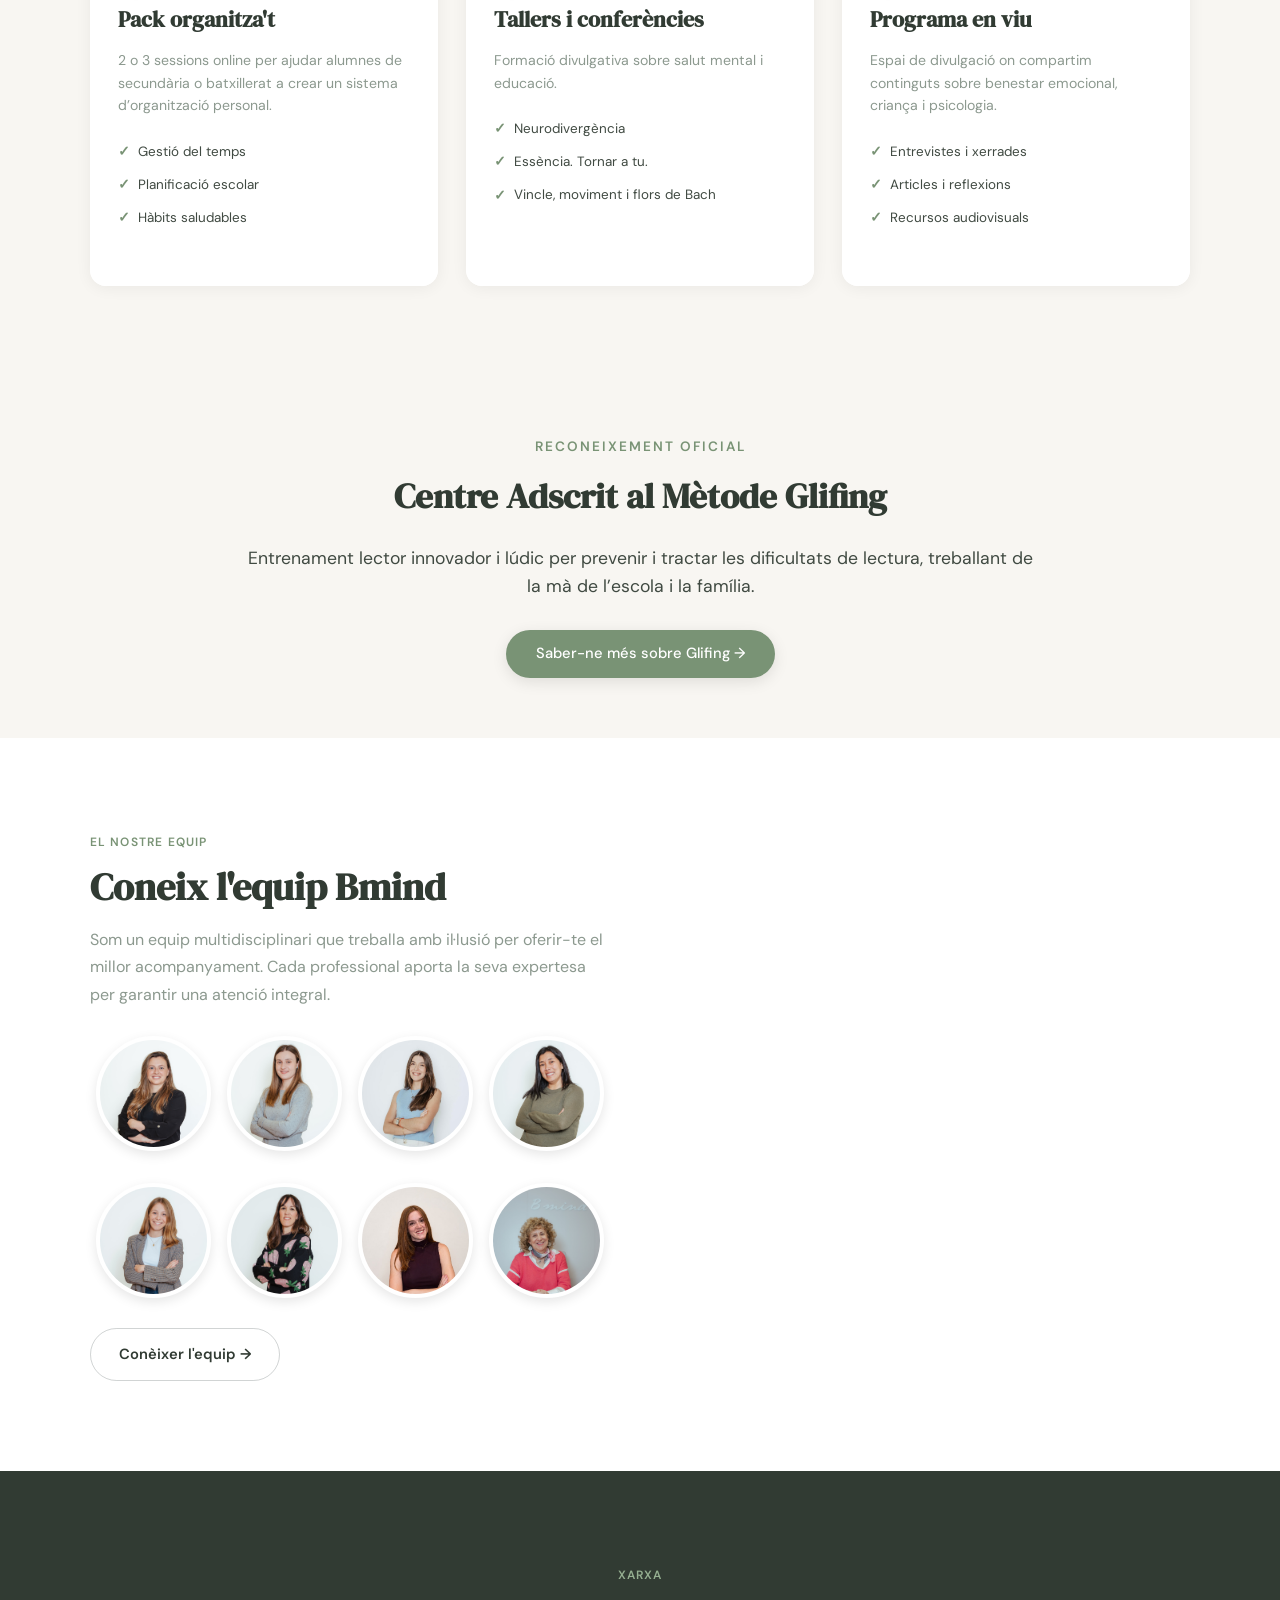
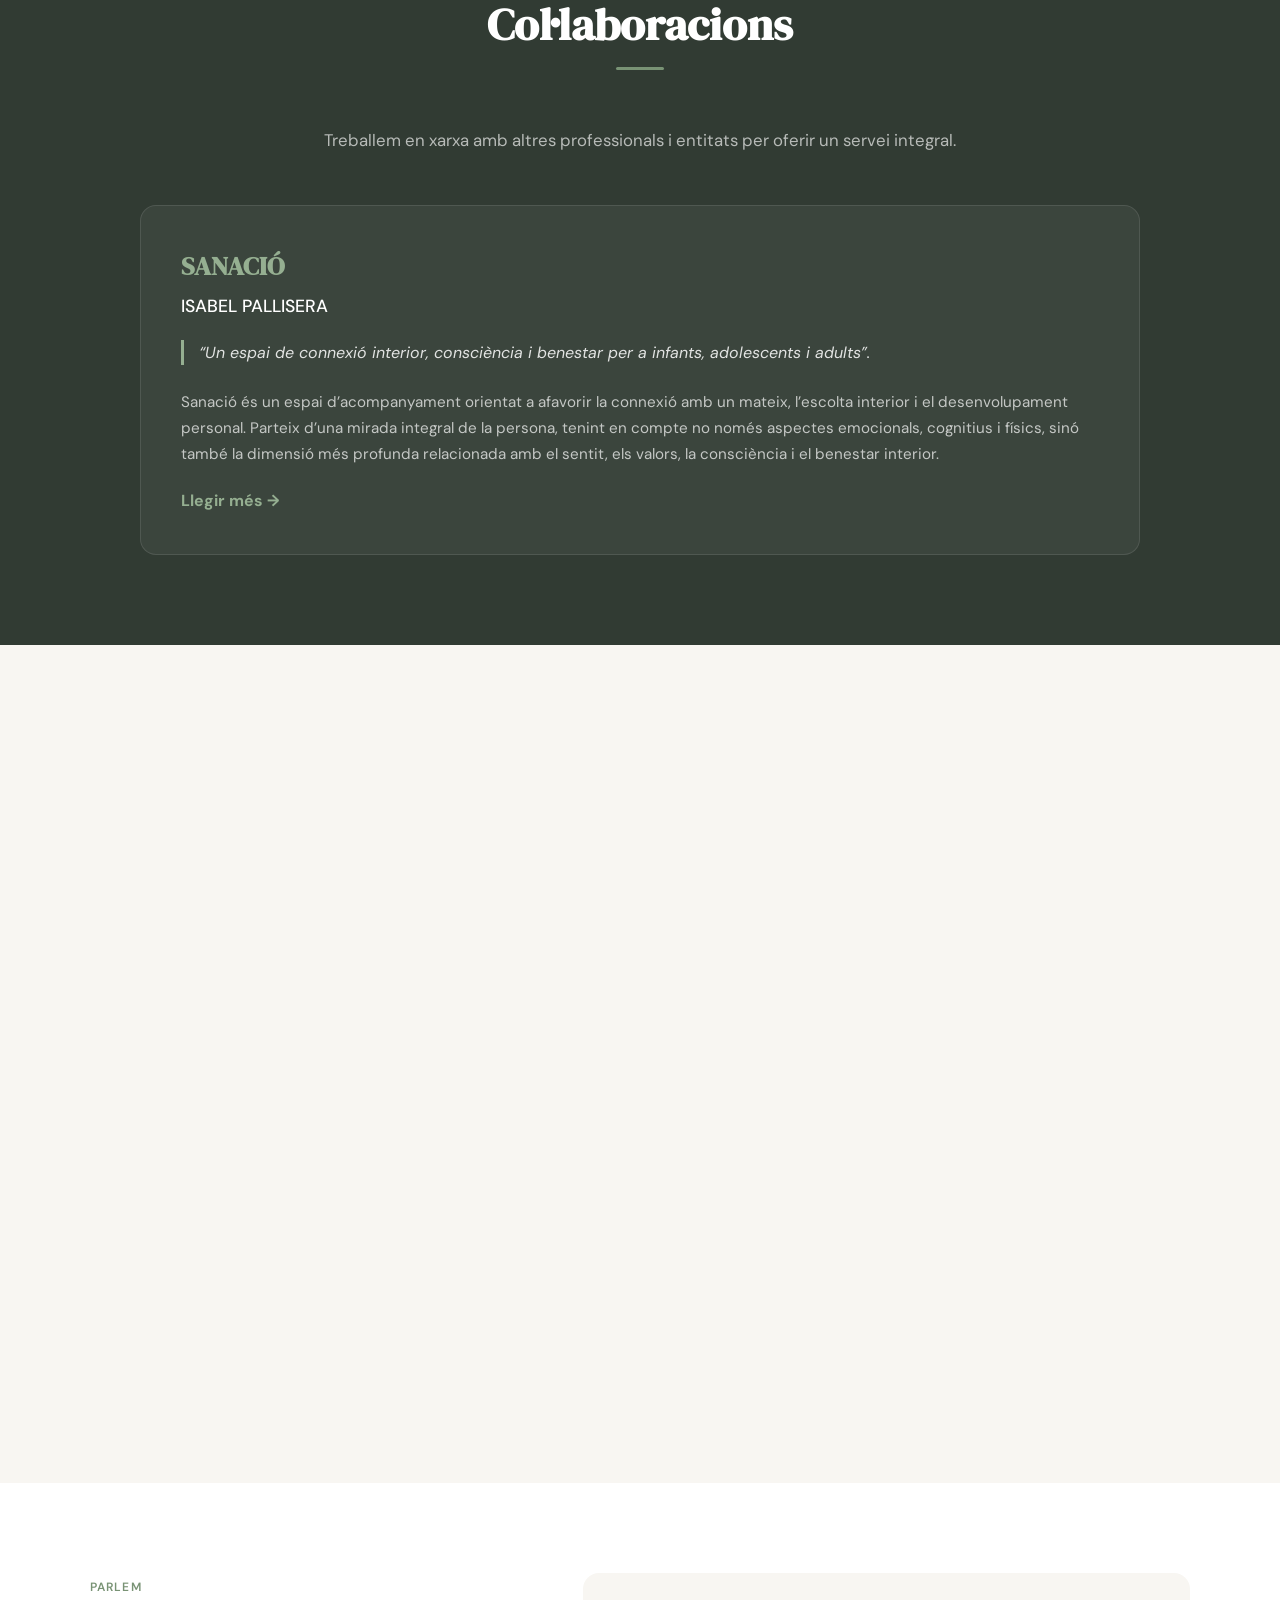
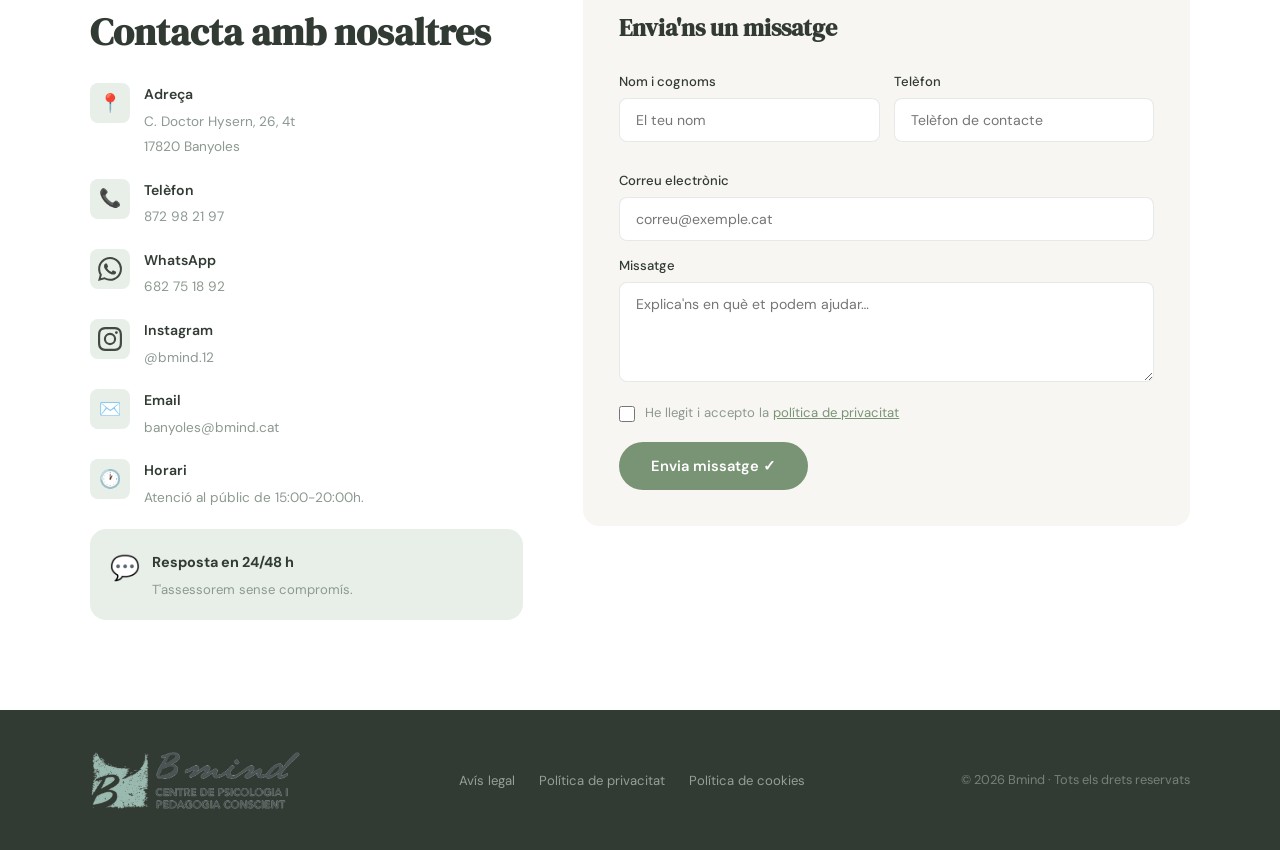
==== commit d08645ac: "Thanks page after form confirmation" ====
--- a/index.html
+++ b/index.html
@@ -492,6 +492,8 @@
         <form action="https://formsubmit.co/banyoles@bmind.cat" method="POST">
           <input type="hidden" name="_subject" value="Nou missatge des de la web Bmind">
           <input type="hidden" name="_template" value="table">
+          <input type="hidden" name="_next" value="https://www.bmind.cat/gracies.html">
+          <input type="hidden" name="_autoresponse" value="Gràcies per contactar amb Bmind. Hem rebut el teu missatge i et respondrem al més aviat possible. Una abraçada de part de l'equip.">
           <div class="form-row">
             <div class="form-group">
               <label>Nom i cognoms</label>
